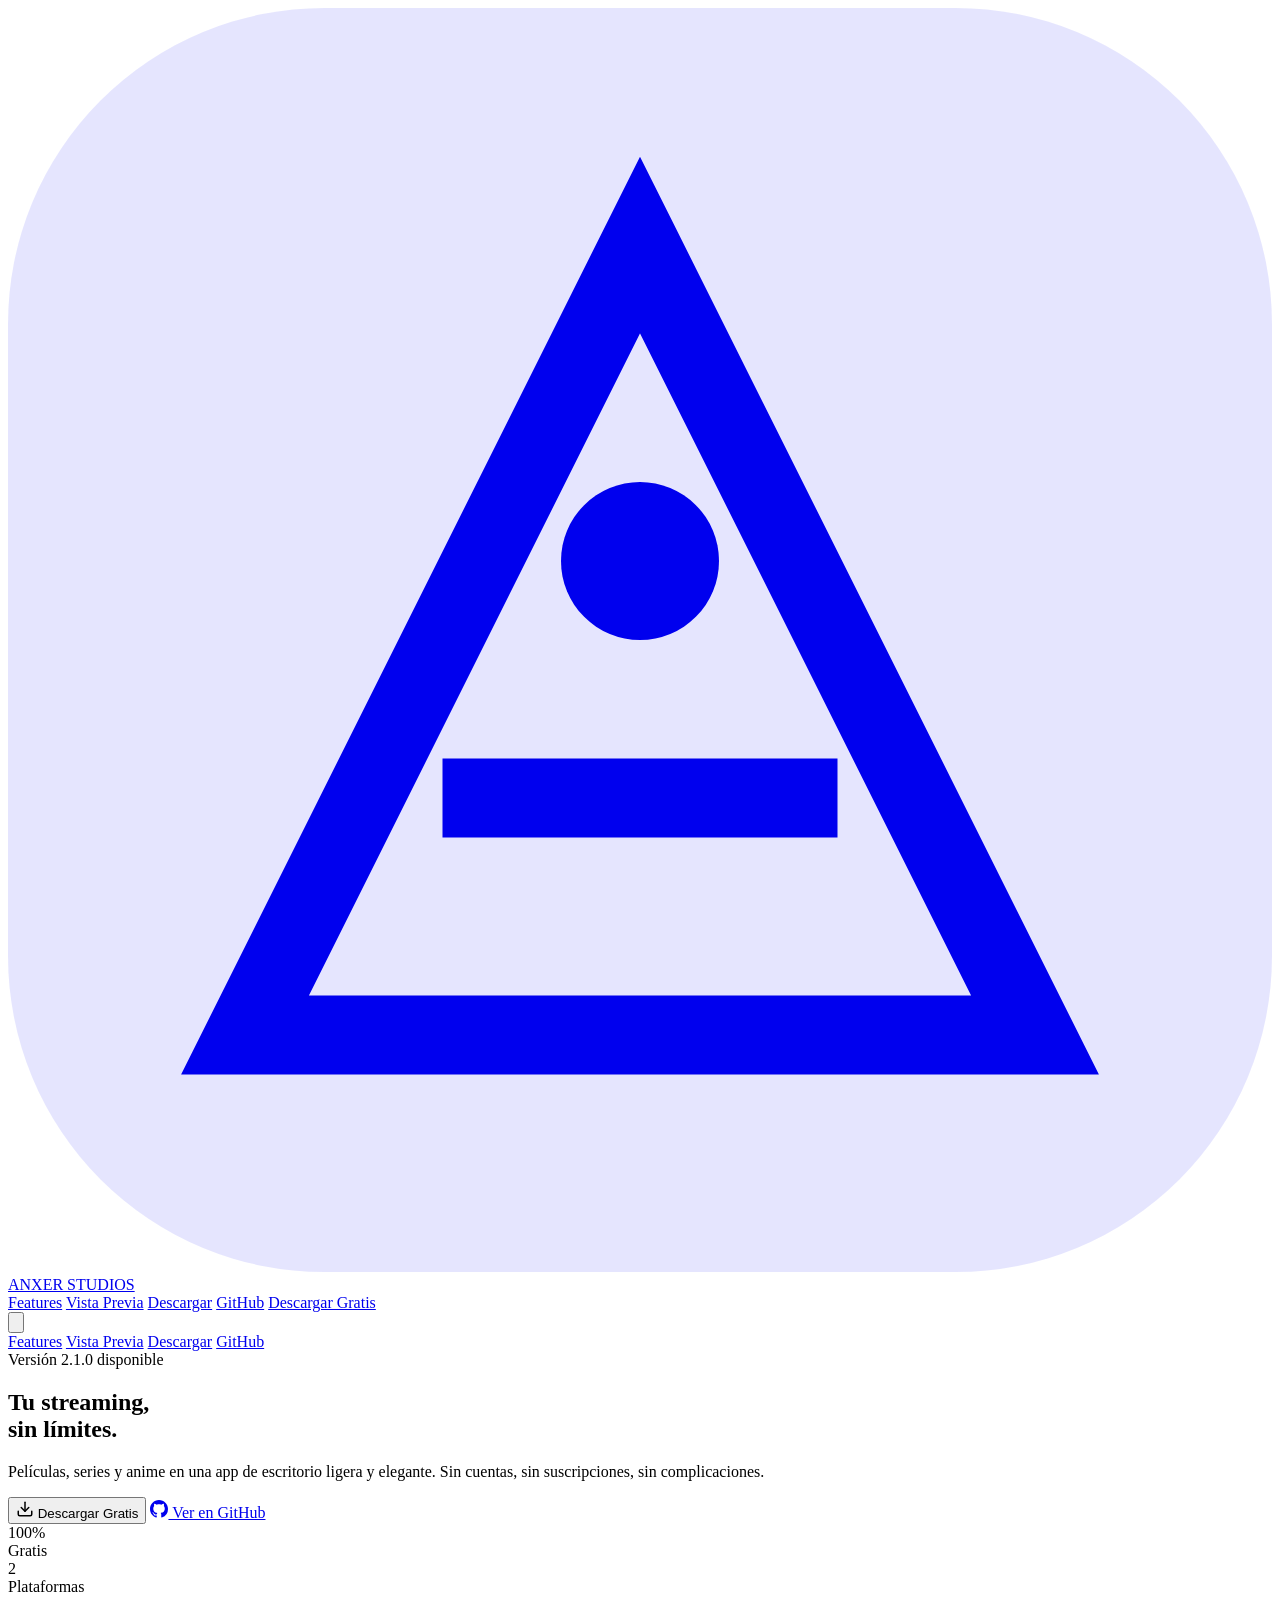
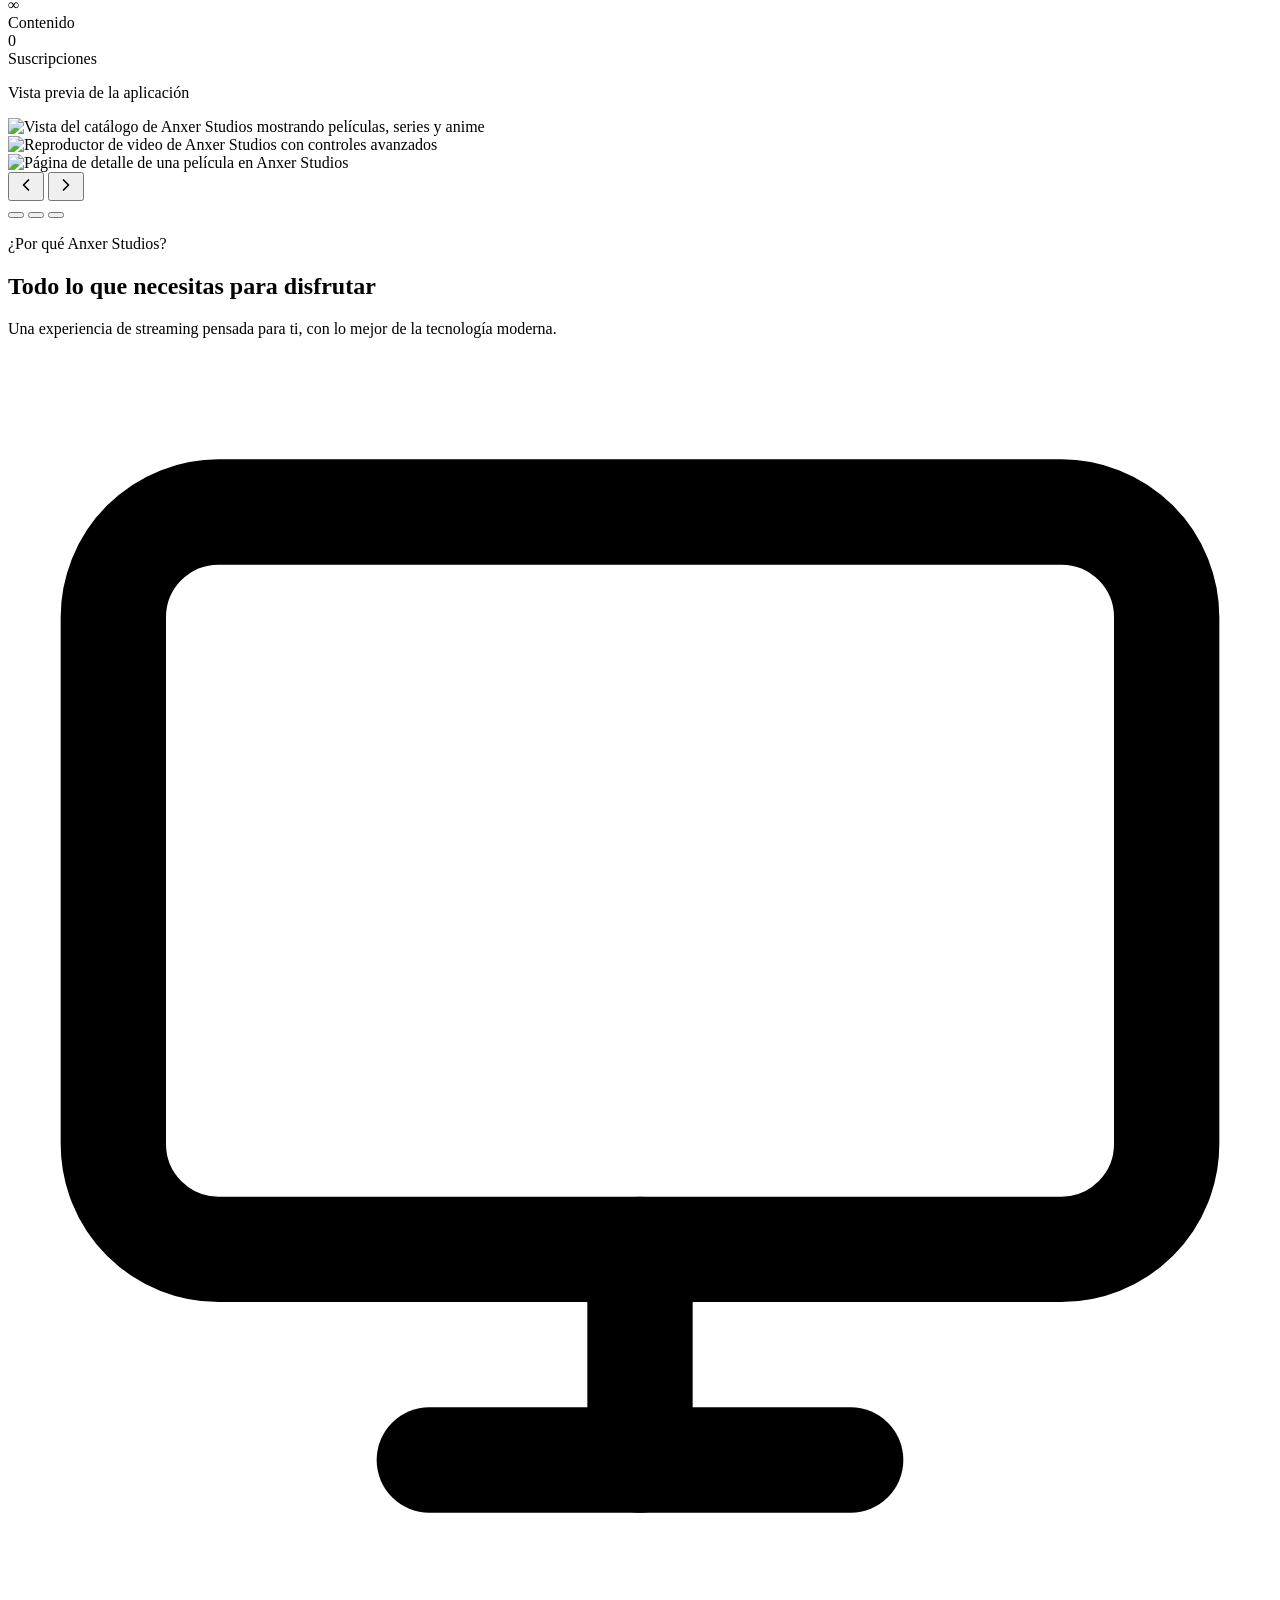
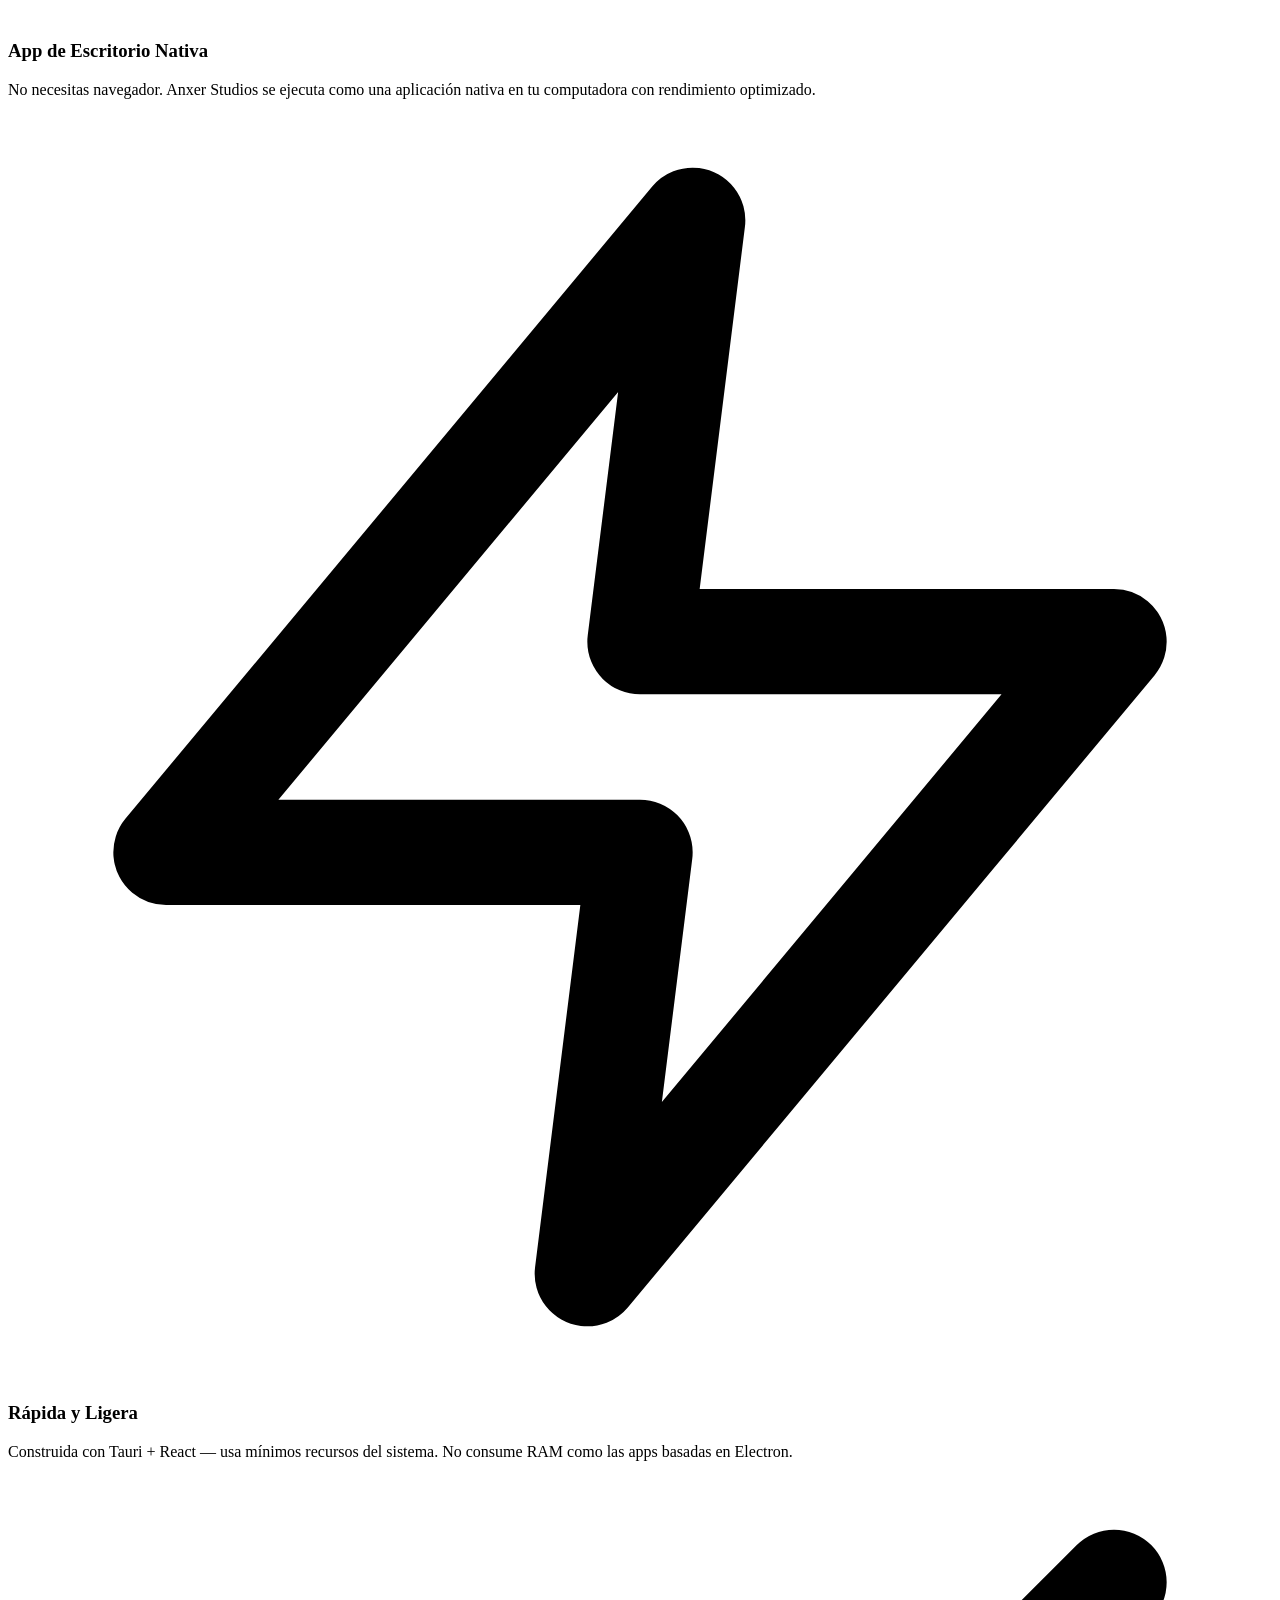
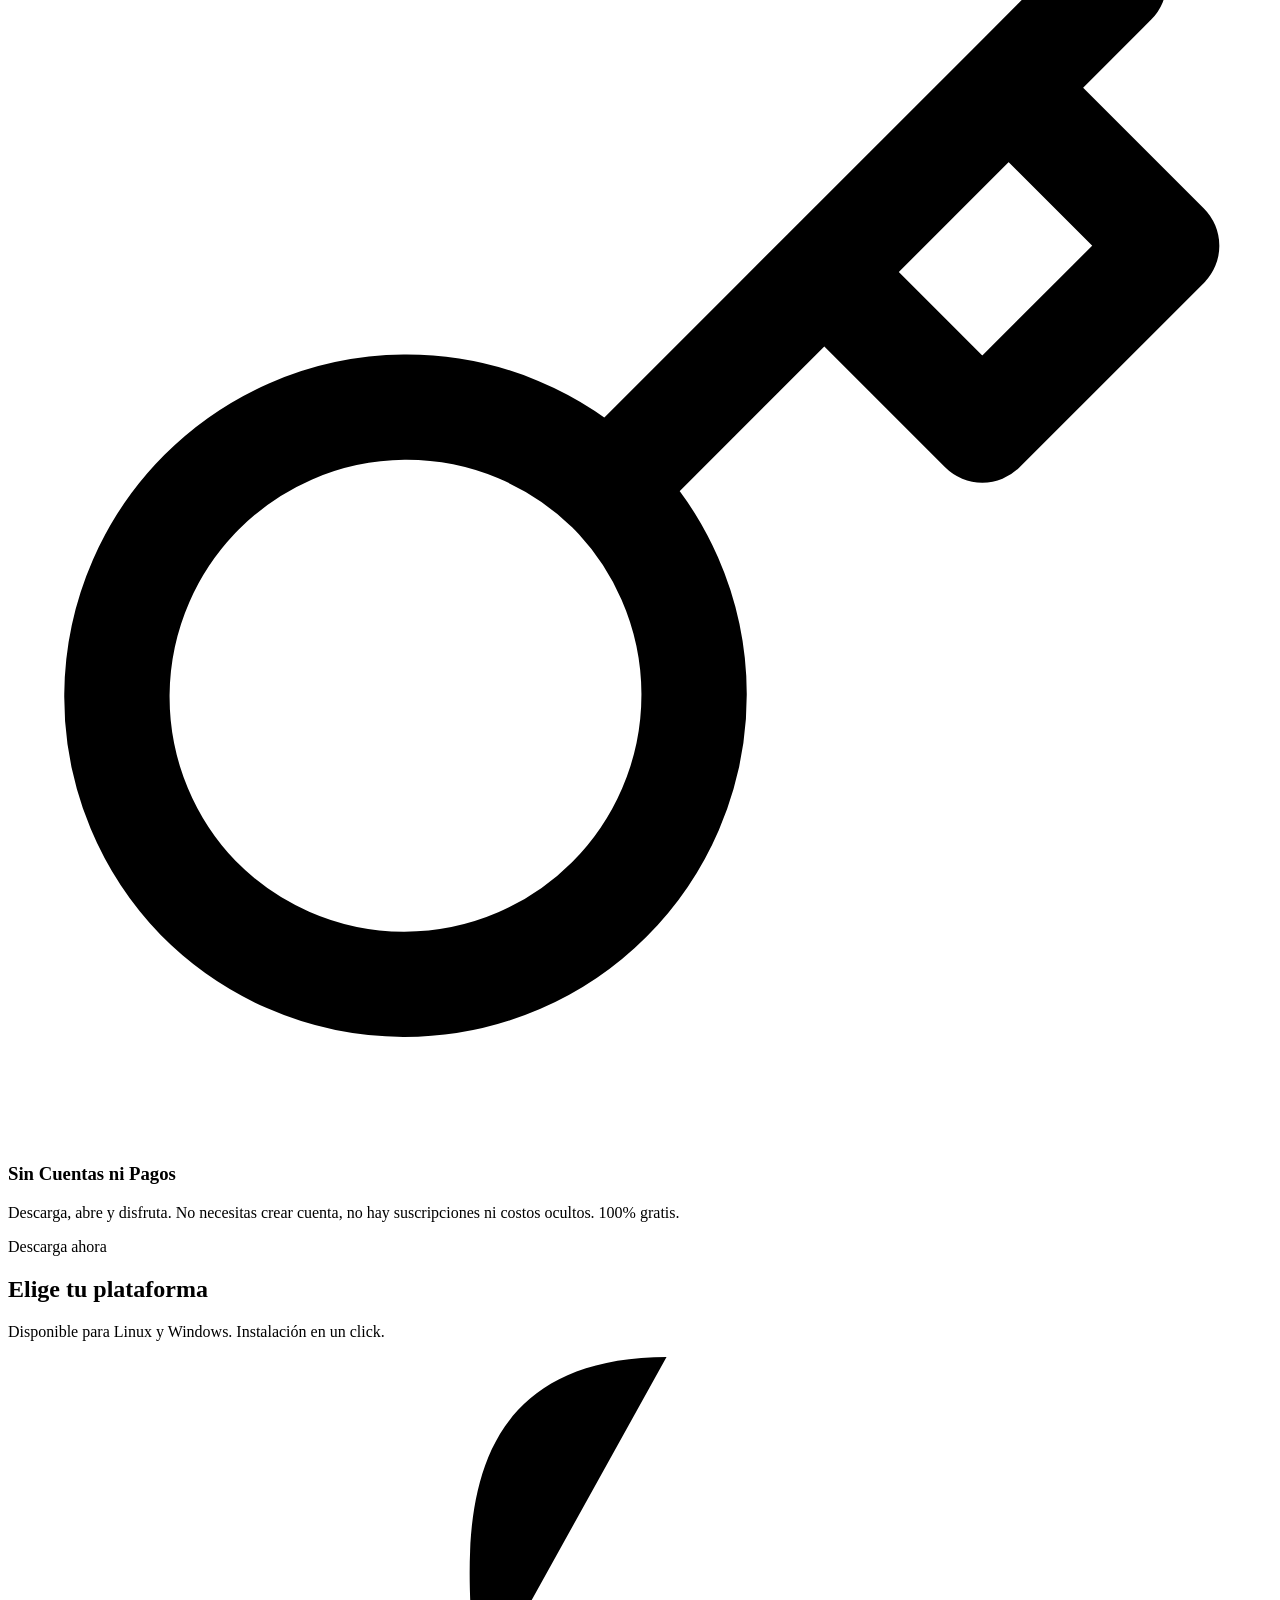
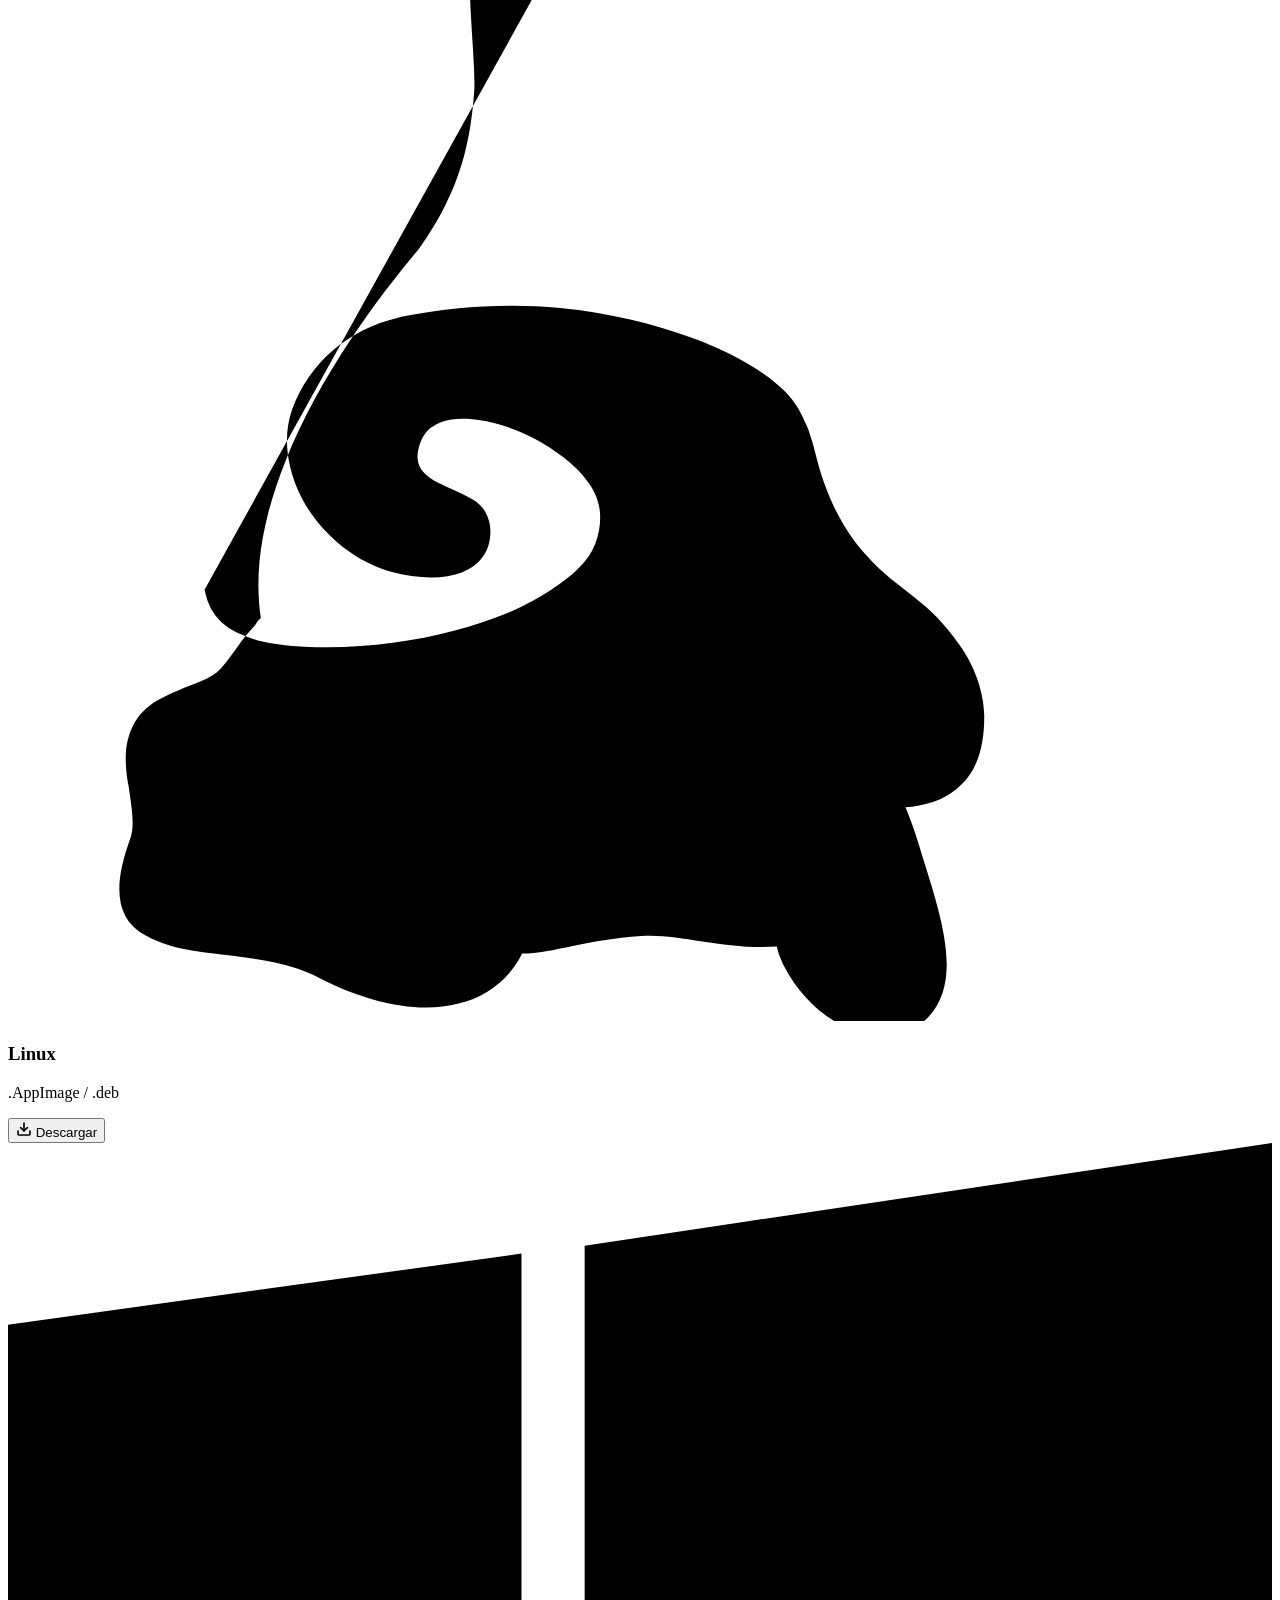
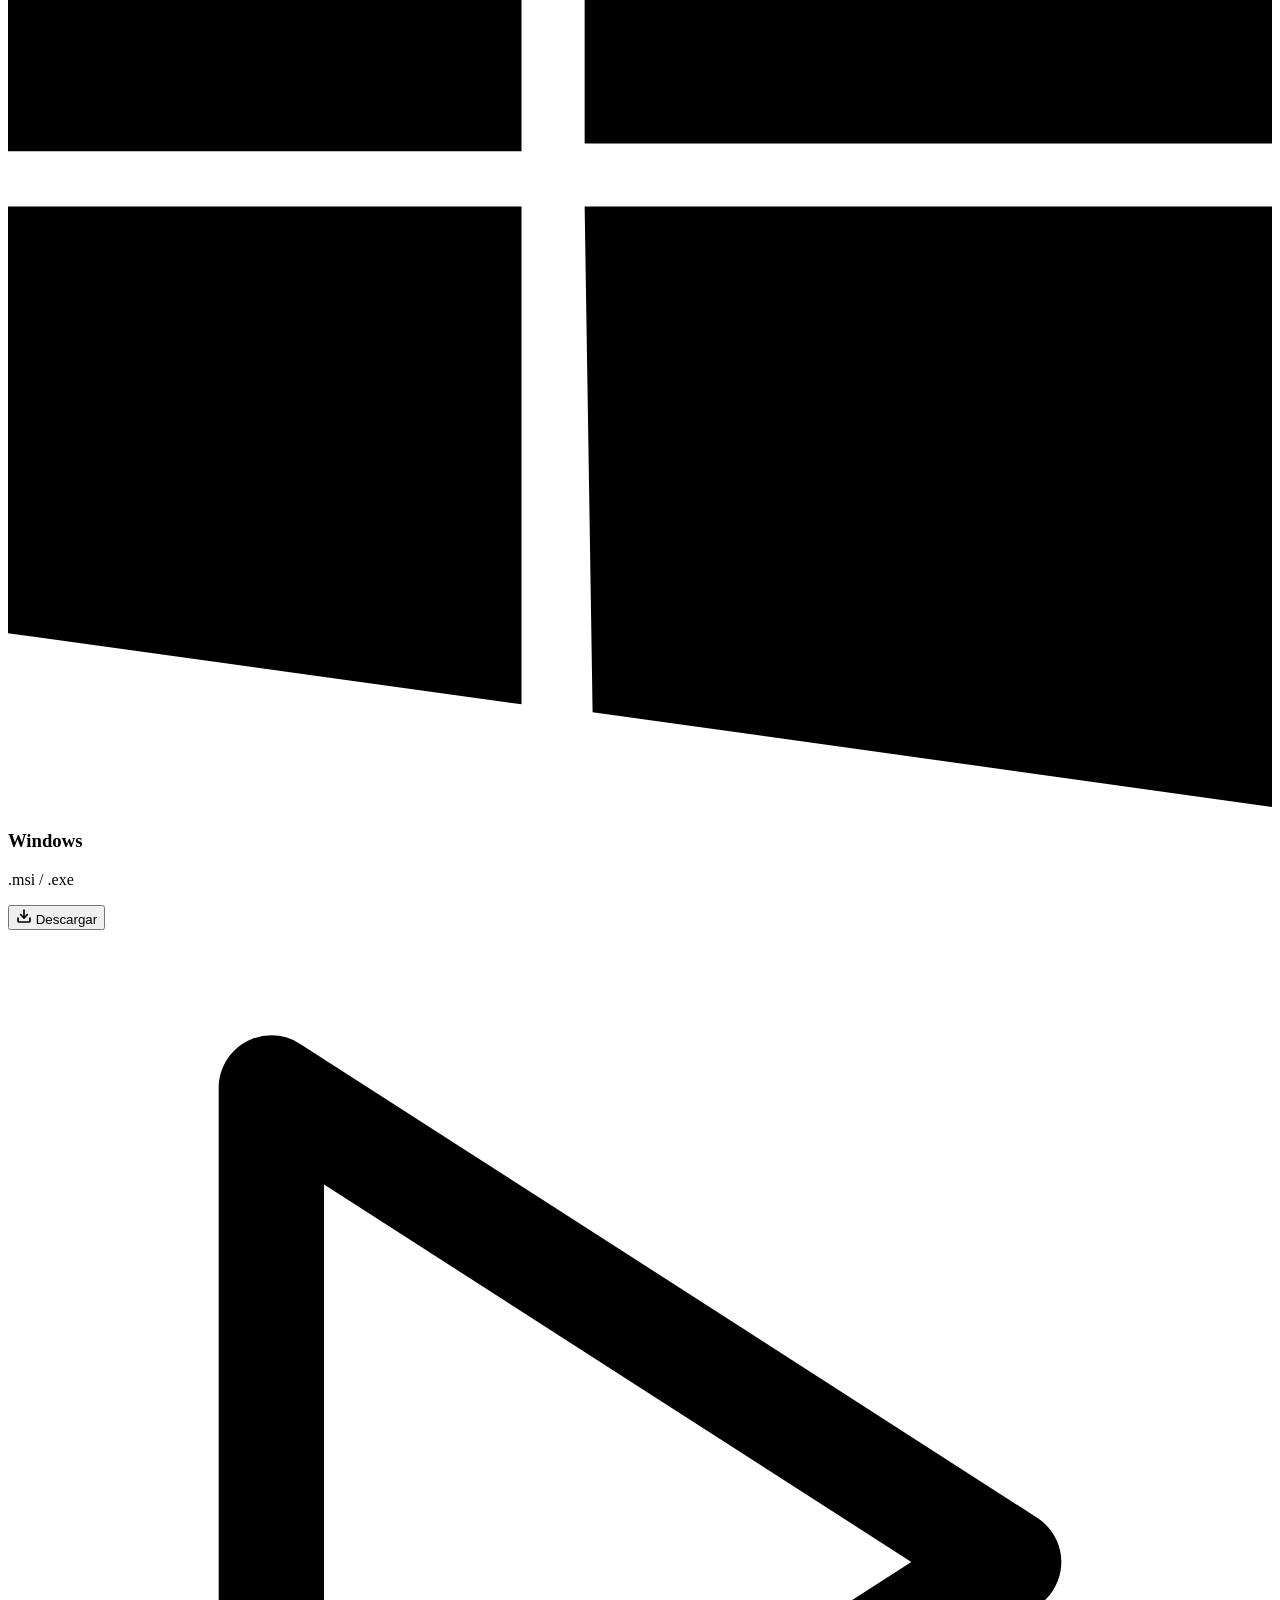
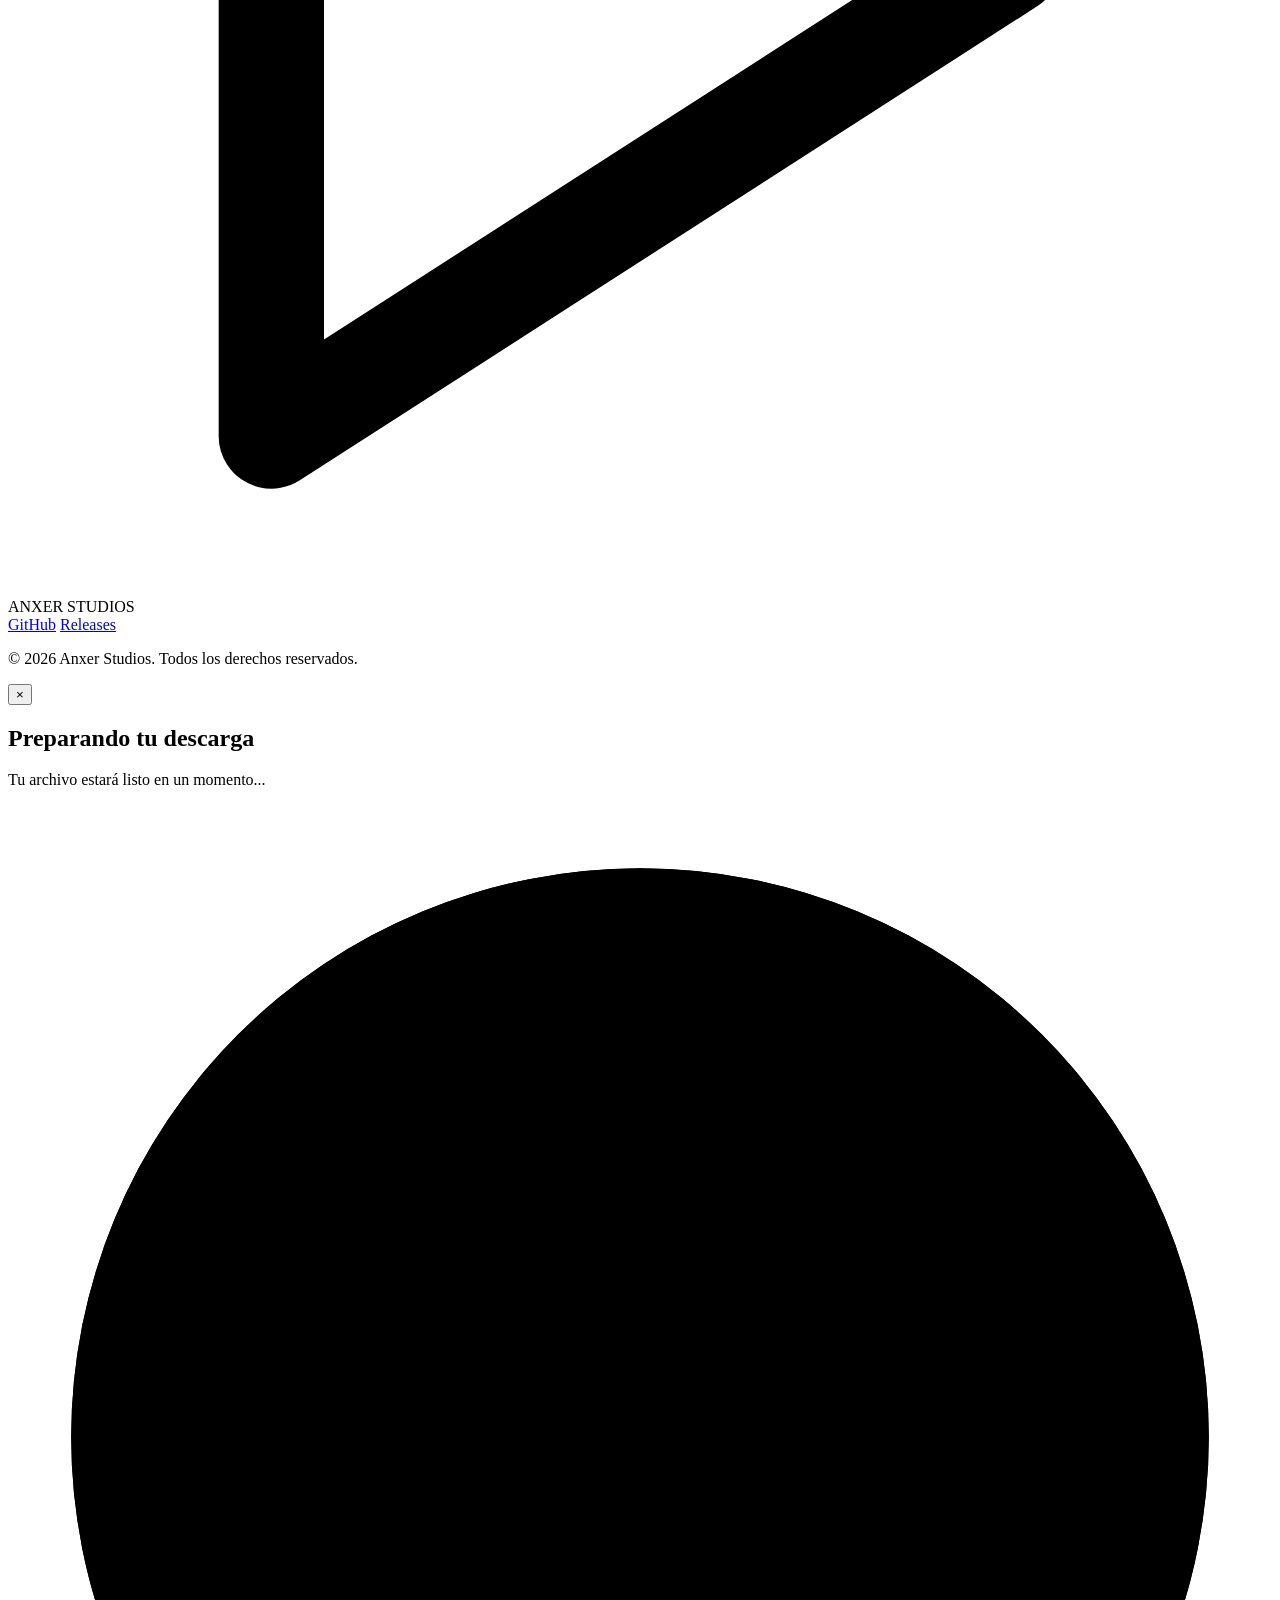
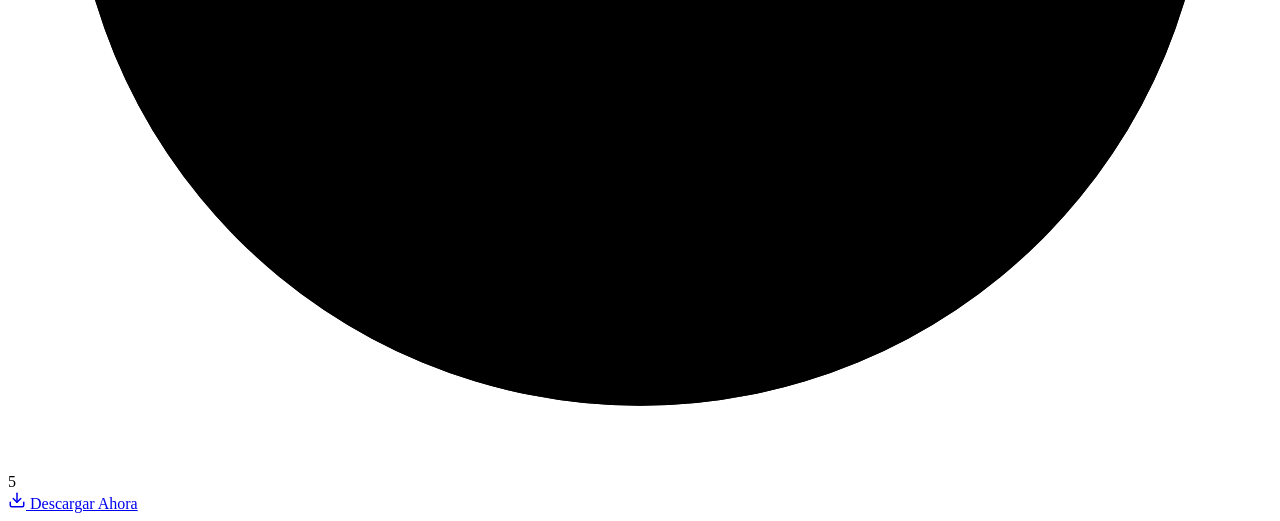
==== index.html @ cb0fb513 "feat: implement adaptive side banners and smart episode navigation in version 2.1.0" ====
<!DOCTYPE html>
<html lang="es">
<head>
  <meta charset="UTF-8" />
  <meta name="viewport" content="width=device-width, initial-scale=1.0" />
  <title>Anxer Studios — Streaming Desktop App | Descarga Gratis</title>
  <meta name="description" content="Descarga Anxer Studios, tu aplicación de escritorio para streaming de películas, series y anime. Disponible para Linux y Windows." />
  <meta name="keywords" content="anxer studios, streaming, desktop app, películas, series, anime, linux, windows, descarga gratis" />
  <meta name="author" content="@ZLostTK" />
  <meta name="robots" content="index, follow" />
  
  <!-- Open Graph -->
  <meta property="og:title" content="Anxer Studios — Streaming Desktop App" />
  <meta property="og:description" content="Tu aplicación de escritorio para streaming. Películas, series y anime en un solo lugar." />
  <meta property="og:type" content="website" />
  <meta property="og:image" content="assets/screenshot-catalog.png" />
  
  <!-- Favicon -->
  <link rel="icon" type="image/png" href="assets/favicon.png" />
  
  <!-- Styles -->
  <link rel="stylesheet" href="css/landing.css" />
</head>
<body>
  <!-- Background effects -->
  <div class="bg-grid" aria-hidden="true"></div>
  <div class="bg-gradient-orb bg-gradient-orb--cyan" aria-hidden="true"></div>
  <div class="bg-gradient-orb bg-gradient-orb--magenta" aria-hidden="true"></div>

  <div class="page-wrapper">
    <!-- ═══ Header ═══════════════════════════════════════════ -->
    <header class="site-header" id="header">
      <div class="container">
        <div class="header-inner">
          <a href="#" class="header-logo" aria-label="Anxer Studios">
            <!-- Inline SVG logo mark -->
            <svg viewBox="0 0 32 32" fill="none" xmlns="http://www.w3.org/2000/svg" aria-hidden="true">
              <rect width="32" height="32" rx="8" fill="currentColor" opacity="0.1"/>
              <path d="M16 6L26 26H6L16 6Z" stroke="currentColor" stroke-width="2" fill="none"/>
              <path d="M11 20H21" stroke="currentColor" stroke-width="2"/>
              <circle cx="16" cy="14" r="2" fill="currentColor"/>
            </svg>
            <span class="header-logo-text">ANXER STUDIOS</span>
          </a>

          <nav class="header-nav" id="desktop-nav">
            <a href="#features">Features</a>
            <a href="#screenshots">Vista Previa</a>
            <a href="#download">Descargar</a>
            <a href="https://github.com/ZLostTK/AnxerStudios" target="_blank" rel="noopener noreferrer">GitHub</a>
            <a href="#download" class="header-cta" data-download>Descargar Gratis</a>
          </nav>

          <button class="mobile-menu-btn" aria-label="Menú" aria-expanded="false">
            <svg viewBox="0 0 24 24" fill="none" stroke="currentColor" stroke-width="2" stroke-linecap="round">
              <line x1="3" y1="6" x2="21" y2="6"/>
              <line x1="3" y1="12" x2="21" y2="12"/>
              <line x1="3" y1="18" x2="21" y2="18"/>
            </svg>
          </button>
        </div>
      </div>
    </header>

    <!-- Mobile Nav -->
    <nav class="mobile-nav" id="mobile-nav" aria-label="Navegación móvil">
      <a href="#features">Features</a>
      <a href="#screenshots">Vista Previa</a>
      <a href="#download">Descargar</a>
      <a href="https://github.com/ZLostTK/AnxerStudios" target="_blank" rel="noopener noreferrer">GitHub</a>
    </nav>

    <!-- ═══ Main Content with Ad Sidebars ════════════════════ -->
    <div class="layout-with-sidebars">
      <!-- Left Ad Sidebar -->
      <aside class="ad-sidebar" id="ad-sidebar-left" aria-label="Publicidad lateral izquierda"></aside>

      <!-- Main Content -->
      <div class="main-content">
        <!-- ═══ Hero ═════════════════════════════════════════ -->
        <section class="hero" id="hero">
          <div class="container">
            <span class="hero-tag">
              <span class="dot" aria-hidden="true"></span>
              Versión 2.1.0 disponible
            </span>

            <h1 class="hero-title">
              Tu streaming,<br/>
              <span class="gradient-text">sin límites.</span>
            </h1>

            <p class="hero-subtitle">
              Películas, series y anime en una app de escritorio ligera y elegante. 
              Sin cuentas, sin suscripciones, sin complicaciones.
            </p>

            <div class="hero-actions">
              <button class="btn btn-primary" data-download aria-label="Descargar Anxer Studios gratis">
                <svg width="18" height="18" viewBox="0 0 24 24" fill="none" stroke="currentColor" stroke-width="2" stroke-linecap="round" stroke-linejoin="round">
                  <path d="M21 15v4a2 2 0 01-2 2H5a2 2 0 01-2-2v-4"/>
                  <polyline points="7 10 12 15 17 10"/>
                  <line x1="12" y1="15" x2="12" y2="3"/>
                </svg>
                Descargar Gratis
              </button>
              <a href="https://github.com/ZLostTK/AnxerStudios" target="_blank" rel="noopener noreferrer" class="btn btn-outline">
                <svg width="18" height="18" viewBox="0 0 24 24" fill="currentColor">
                  <path d="M12 0C5.37 0 0 5.37 0 12c0 5.31 3.435 9.795 8.205 11.385.6.105.825-.255.825-.57 0-.285-.015-1.23-.015-2.235-3.015.555-3.795-.735-4.035-1.41-.135-.345-.72-1.41-1.23-1.695-.42-.225-1.02-.78-.015-.795.945-.015 1.62.87 1.845 1.23 1.08 1.815 2.805 1.305 3.495.99.105-.78.42-1.305.765-1.605-2.67-.3-5.46-1.335-5.46-5.925 0-1.305.465-2.385 1.23-3.225-.12-.3-.54-1.53.12-3.18 0 0 1.005-.315 3.3 1.23.96-.27 1.98-.405 3-.405s2.04.135 3 .405c2.295-1.56 3.3-1.23 3.3-1.23.66 1.65.24 2.88.12 3.18.765.84 1.23 1.905 1.23 3.225 0 4.605-2.805 5.625-5.475 5.925.435.375.81 1.095.81 2.22 0 1.605-.015 2.895-.015 3.3 0 .315.225.69.825.57A12.02 12.02 0 0024 12c0-6.63-5.37-12-12-12z"/>
                </svg>
                Ver en GitHub
              </a>
            </div>
          </div>
        </section>

        <!-- ═══ Stats ════════════════════════════════════════ -->
        <section class="stats" aria-label="Estadísticas">
          <div class="container">
            <div class="stats-grid">
              <div class="stat-item">
                <div class="stat-value">100%</div>
                <div class="stat-label">Gratis</div>
              </div>
              <div class="stat-item">
                <div class="stat-value">2</div>
                <div class="stat-label">Plataformas</div>
              </div>
              <div class="stat-item">
                <div class="stat-value">∞</div>
                <div class="stat-label">Contenido</div>
              </div>
              <div class="stat-item">
                <div class="stat-value">0</div>
                <div class="stat-label">Suscripciones</div>
              </div>
            </div>
          </div>
        </section>

        <div class="separator" aria-hidden="true"></div>

        <!-- ═══ Screenshots ══════════════════════════════════ -->
        <section class="screenshots" id="screenshots">
          <div class="container">
            <p class="screenshots-title">Vista previa de la aplicación</p>
            <div class="carousel" role="region" aria-label="Capturas de pantalla" aria-roledescription="carrusel">
              <div class="carousel-track">
                <div class="carousel-slide" role="tabpanel" aria-label="Catálogo de contenido">
                  <img src="assets/screenshot-catalog.png" alt="Vista del catálogo de Anxer Studios mostrando películas, series y anime" width="1200" height="800" />
                </div>
                <div class="carousel-slide" role="tabpanel" aria-label="Reproductor de video">
                  <img src="assets/screenshot-player.png" alt="Reproductor de video de Anxer Studios con controles avanzados" width="1200" height="800" />
                </div>
                <div class="carousel-slide" role="tabpanel" aria-label="Página de detalle">
                  <img src="assets/screenshot-detail.png" alt="Página de detalle de una película en Anxer Studios" width="1200" height="800" />
                </div>
              </div>

              <!-- Navigation arrows -->
              <button class="carousel-arrow carousel-arrow--prev" aria-label="Imagen anterior">
                <svg width="20" height="20" viewBox="0 0 24 24" fill="none" stroke="currentColor" stroke-width="2" stroke-linecap="round" stroke-linejoin="round">
                  <polyline points="15 18 9 12 15 6"/>
                </svg>
              </button>
              <button class="carousel-arrow carousel-arrow--next" aria-label="Imagen siguiente">
                <svg width="20" height="20" viewBox="0 0 24 24" fill="none" stroke="currentColor" stroke-width="2" stroke-linecap="round" stroke-linejoin="round">
                  <polyline points="9 18 15 12 9 6"/>
                </svg>
              </button>

              <!-- Dots -->
              <div class="carousel-controls" role="tablist" aria-label="Navegación de capturas">
                <button class="carousel-dot active" role="tab" aria-label="Captura 1" aria-selected="true"></button>
                <button class="carousel-dot" role="tab" aria-label="Captura 2" aria-selected="false"></button>
                <button class="carousel-dot" role="tab" aria-label="Captura 3" aria-selected="false"></button>
              </div>
            </div>
          </div>
        </section>

        <!-- ═══ Features ═════════════════════════════════════ -->
        <section class="features" id="features">
          <div class="container">
            <div class="section-header">
              <p class="section-tag">¿Por qué Anxer Studios?</p>
              <h2 class="section-title">Todo lo que necesitas para disfrutar</h2>
              <p class="section-subtitle">Una experiencia de streaming pensada para ti, con lo mejor de la tecnología moderna.</p>
            </div>

            <div class="features-grid">
              <!-- Feature 1 -->
              <div class="feature-card">
                <div class="feature-icon">
                  <svg viewBox="0 0 24 24" fill="none" stroke="currentColor" stroke-width="2" stroke-linecap="round" stroke-linejoin="round">
                    <rect x="2" y="3" width="20" height="14" rx="2" ry="2"/>
                    <line x1="8" y1="21" x2="16" y2="21"/>
                    <line x1="12" y1="17" x2="12" y2="21"/>
                  </svg>
                </div>
                <h3 class="feature-title">App de Escritorio Nativa</h3>
                <p class="feature-desc">
                  No necesitas navegador. Anxer Studios se ejecuta como una aplicación 
                  nativa en tu computadora con rendimiento optimizado.
                </p>
              </div>

              <!-- Feature 2 -->
              <div class="feature-card">
                <div class="feature-icon">
                  <svg viewBox="0 0 24 24" fill="none" stroke="currentColor" stroke-width="2" stroke-linecap="round" stroke-linejoin="round">
                    <polygon points="13 2 3 14 12 14 11 22 21 10 12 10 13 2"/>
                  </svg>
                </div>
                <h3 class="feature-title">Rápida y Ligera</h3>
                <p class="feature-desc">
                  Construida con Tauri + React — usa mínimos recursos del sistema. 
                  No consume RAM como las apps basadas en Electron.
                </p>
              </div>

              <!-- Feature 3 -->
              <div class="feature-card">
                <div class="feature-icon">
                  <svg viewBox="0 0 24 24" fill="none" stroke="currentColor" stroke-width="2" stroke-linecap="round" stroke-linejoin="round">
                    <path d="M21 2l-2 2m-7.61 7.61a5.5 5.5 0 11-7.778 7.778 5.5 5.5 0 017.777-7.777zm0 0L15.5 7.5m0 0l3 3L22 7l-3-3m-3.5 3.5L19 4"/>
                  </svg>
                </div>
                <h3 class="feature-title">Sin Cuentas ni Pagos</h3>
                <p class="feature-desc">
                  Descarga, abre y disfruta. No necesitas crear cuenta, 
                  no hay suscripciones ni costos ocultos. 100% gratis.
                </p>
              </div>
            </div>
          </div>
        </section>

        <div class="separator" aria-hidden="true"></div>

        <!-- ═══ Download ═════════════════════════════════════ -->
        <section class="download" id="download">
          <div class="container">
            <div class="download-wrapper">
              <div class="section-header">
                <p class="section-tag">Descarga ahora</p>
                <h2 class="section-title">Elige tu plataforma</h2>
                <p class="section-subtitle">Disponible para Linux y Windows. Instalación en un click.</p>
              </div>

              <div class="download-grid">
                <!-- Linux -->
                <div class="download-card">
                  <div class="download-os-icon">
                    <svg viewBox="0 0 24 24" fill="currentColor">
                      <path d="M12.504 0c-.155 0-.315.008-.48.021-4.226.333-3.105 4.807-3.17 6.298-.076 1.092-.3 1.953-1.05 3.02-.885 1.051-2.127 2.75-2.716 4.521-.278.832-.41 1.684-.287 2.489a.424.424 0 00-.11.135c-.26.268-.45.6-.663.839-.199.199-.485.267-.797.4-.313.136-.658.269-.864.68-.09.189-.136.394-.132.602 0 .199.027.4.055.536.058.399.116.728.04.97-.249.68-.28 1.145-.106 1.484.174.334.535.47.94.601.81.2 1.91.135 2.774.6.926.466 1.866.67 2.616.47.526-.116.97-.464 1.208-.946.587-.003 1.23-.269 2.26-.334.699-.058 1.574.267 2.577.2.025.134.063.198.114.333l.003.003c.391.778 1.113 1.345 1.884 1.345.338 0 .666-.108.898-.366.669-.753.154-2.06-.197-3.228-.084-.278-.175-.53-.26-.73.349-.032.68-.117.96-.34.349-.268.535-.716.535-1.369 0-.534-.233-1.065-.5-1.417-.277-.397-.555-.654-.835-.87a18.412 18.412 0 01-.372-.29c-.18-.147-.373-.32-.571-.545-.323-.368-.676-.932-.893-1.756a5.435 5.435 0 00-.173-.6c-.094-.214-.16-.339-.193-.396-.266-.473-1.068-.995-2.017-1.333-.717-.255-1.557-.476-2.5-.564-.946-.09-1.96-.04-3.014.166l-.062.019c-.47.112-.886.32-1.235.617-.347.296-.614.679-.775 1.12-.253.71.01 1.533.43 2.075.417.541.945.87 1.447 1.01.506.135.993.149 1.357.008.35-.142.53-.412.53-.775a.76.76 0 00-.105-.38c-.057-.1-.144-.174-.24-.229a2.57 2.57 0 00-.34-.172 5.416 5.416 0 01-.298-.136c-.328-.164-.463-.363-.375-.678.038-.148.112-.276.213-.361a.863.863 0 01.377-.161c.274-.05.617-.01.99.102.37.113.778.303 1.17.615l.003.003c.22.168.388.347.508.533.117.188.181.385.181.592 0 .177-.029.34-.092.503-.06.161-.16.307-.296.445-.13.138-.312.278-.534.427a5.27 5.27 0 01-.78.422c-.32.133-.666.25-1.039.351-.373.102-.772.182-1.198.239a9.14 9.14 0 01-1.338.084h-.096c-.22-.003-.425-.014-.613-.036a3.737 3.737 0 01-.514-.092 2.32 2.32 0 01-.41-.154 1.19 1.19 0 01-.277-.185 1.09 1.09 0 01-.312-.566l-.013-.059"/>
                    </svg>
                  </div>
                  <h3 class="download-os-name">Linux</h3>
                  <p class="download-formats">.AppImage / .deb</p>
                  <button class="btn btn-primary" data-download aria-label="Descargar Anxer Studios para Linux">
                    <svg width="16" height="16" viewBox="0 0 24 24" fill="none" stroke="currentColor" stroke-width="2.5" stroke-linecap="round" stroke-linejoin="round">
                      <path d="M21 15v4a2 2 0 01-2 2H5a2 2 0 01-2-2v-4"/>
                      <polyline points="7 10 12 15 17 10"/>
                      <line x1="12" y1="15" x2="12" y2="3"/>
                    </svg>
                    Descargar
                  </button>
                </div>

                <!-- Windows -->
                <div class="download-card">
                  <div class="download-os-icon">
                    <svg viewBox="0 0 24 24" fill="currentColor">
                      <path d="M0 3.449L9.75 2.1v9.451H0m10.949-9.602L24 0v11.4H10.949M0 12.6h9.75v9.451L0 20.699M10.949 12.6H24V24l-12.9-1.801"/>
                    </svg>
                  </div>
                  <h3 class="download-os-name">Windows</h3>
                  <p class="download-formats">.msi / .exe</p>
                  <button class="btn btn-primary" data-download aria-label="Descargar Anxer Studios para Windows">
                    <svg width="16" height="16" viewBox="0 0 24 24" fill="none" stroke="currentColor" stroke-width="2.5" stroke-linecap="round" stroke-linejoin="round">
                      <path d="M21 15v4a2 2 0 01-2 2H5a2 2 0 01-2-2v-4"/>
                      <polyline points="7 10 12 15 17 10"/>
                      <line x1="12" y1="15" x2="12" y2="3"/>
                    </svg>
                    Descargar
                  </button>
                </div>
              </div>
            </div>
          </div>
        </section>

        <!-- PropellerAds slot (placeholder — activate when you have account) -->
        <!-- <div class="container">
          <div class="ad-slot" id="propeller-banner">
            PropellerAds banner — replace this with your script tag
          </div>
        </div> -->
      </div>

      <!-- Right Ad Sidebar -->
      <aside class="ad-sidebar" id="ad-sidebar-right" aria-label="Publicidad lateral derecha"></aside>
    </div>

    <!-- ═══ Footer ═══════════════════════════════════════════ -->
    <footer class="site-footer">
      <div class="container">
        <div class="footer-inner">
          <div class="footer-brand">
            <svg viewBox="0 0 24 24" fill="none" stroke="currentColor" stroke-width="2" stroke-linecap="round" stroke-linejoin="round" aria-hidden="true">
              <polygon points="5 3 19 12 5 21 5 3"/>
            </svg>
            <span>ANXER STUDIOS</span>
          </div>
          <div class="footer-links">
            <a href="https://github.com/ZLostTK/AnxerStudios" target="_blank" rel="noopener noreferrer">GitHub</a>
            <a href="https://github.com/ZLostTK/AnxerStudios/releases" target="_blank" rel="noopener noreferrer">Releases</a>
          </div>
          <p class="footer-copy">© 2026 Anxer Studios. Todos los derechos reservados.</p>
        </div>
      </div>
    </footer>
  </div>

  <!-- ═══ Download Modal ═══════════════════════════════════ -->
  <div class="modal-overlay" id="download-modal" role="dialog" aria-modal="true" aria-labelledby="modal-title">
    <div class="modal-content">
      <button class="modal-close" aria-label="Cerrar">×</button>

      <h2 class="modal-title" id="modal-title">Preparando tu descarga</h2>
      <p class="modal-subtitle">Tu archivo estará listo en un momento...</p>

      <!-- Countdown circle -->
      <div class="countdown-circle" aria-live="polite">
        <svg viewBox="0 0 120 120">
          <circle class="countdown-track" cx="60" cy="60" r="54" />
          <circle class="countdown-progress" cx="60" cy="60" r="54" />
        </svg>
        <span class="countdown-number">5</span>
      </div>

      <!-- Progress bar -->
      <div class="modal-progress-bar" role="progressbar" aria-valuemin="0" aria-valuemax="100" aria-valuenow="0">
        <div class="modal-progress-fill"></div>
      </div>

      <!-- PropellerAds slot inside modal (placeholder) -->
      <!-- Uncomment when you have PropellerAds account:
      <div class="ad-slot" id="propeller-modal-ad">
        PropellerAds — insert your script here
      </div>
      -->

      <!-- Download button (appears after countdown) -->
      <div class="modal-download-btn">
        <a href="#" class="btn btn-primary" target="_blank" rel="noopener noreferrer">
          <svg width="18" height="18" viewBox="0 0 24 24" fill="none" stroke="currentColor" stroke-width="2" stroke-linecap="round" stroke-linejoin="round">
            <path d="M21 15v4a2 2 0 01-2 2H5a2 2 0 01-2-2v-4"/>
            <polyline points="7 10 12 15 17 10"/>
            <line x1="12" y1="15" x2="12" y2="3"/>
          </svg>
          Descargar Ahora
        </a>
      </div>
    </div>
  </div>

  <!-- Scripts -->
  <script src="js/landing.js"></script>

  <!-- PropellerAds global script (placeholder — uncomment with your ID)
  <script>(function(d,z,s){s.src='https://'+d+'/400/'+z;try{(document.body||document.documentElement).appendChild(s)}catch(e){}})('your-propeller-domain','YOUR_ZONE_ID',document.createElement('script'))</script>
  -->
</body>
</html>
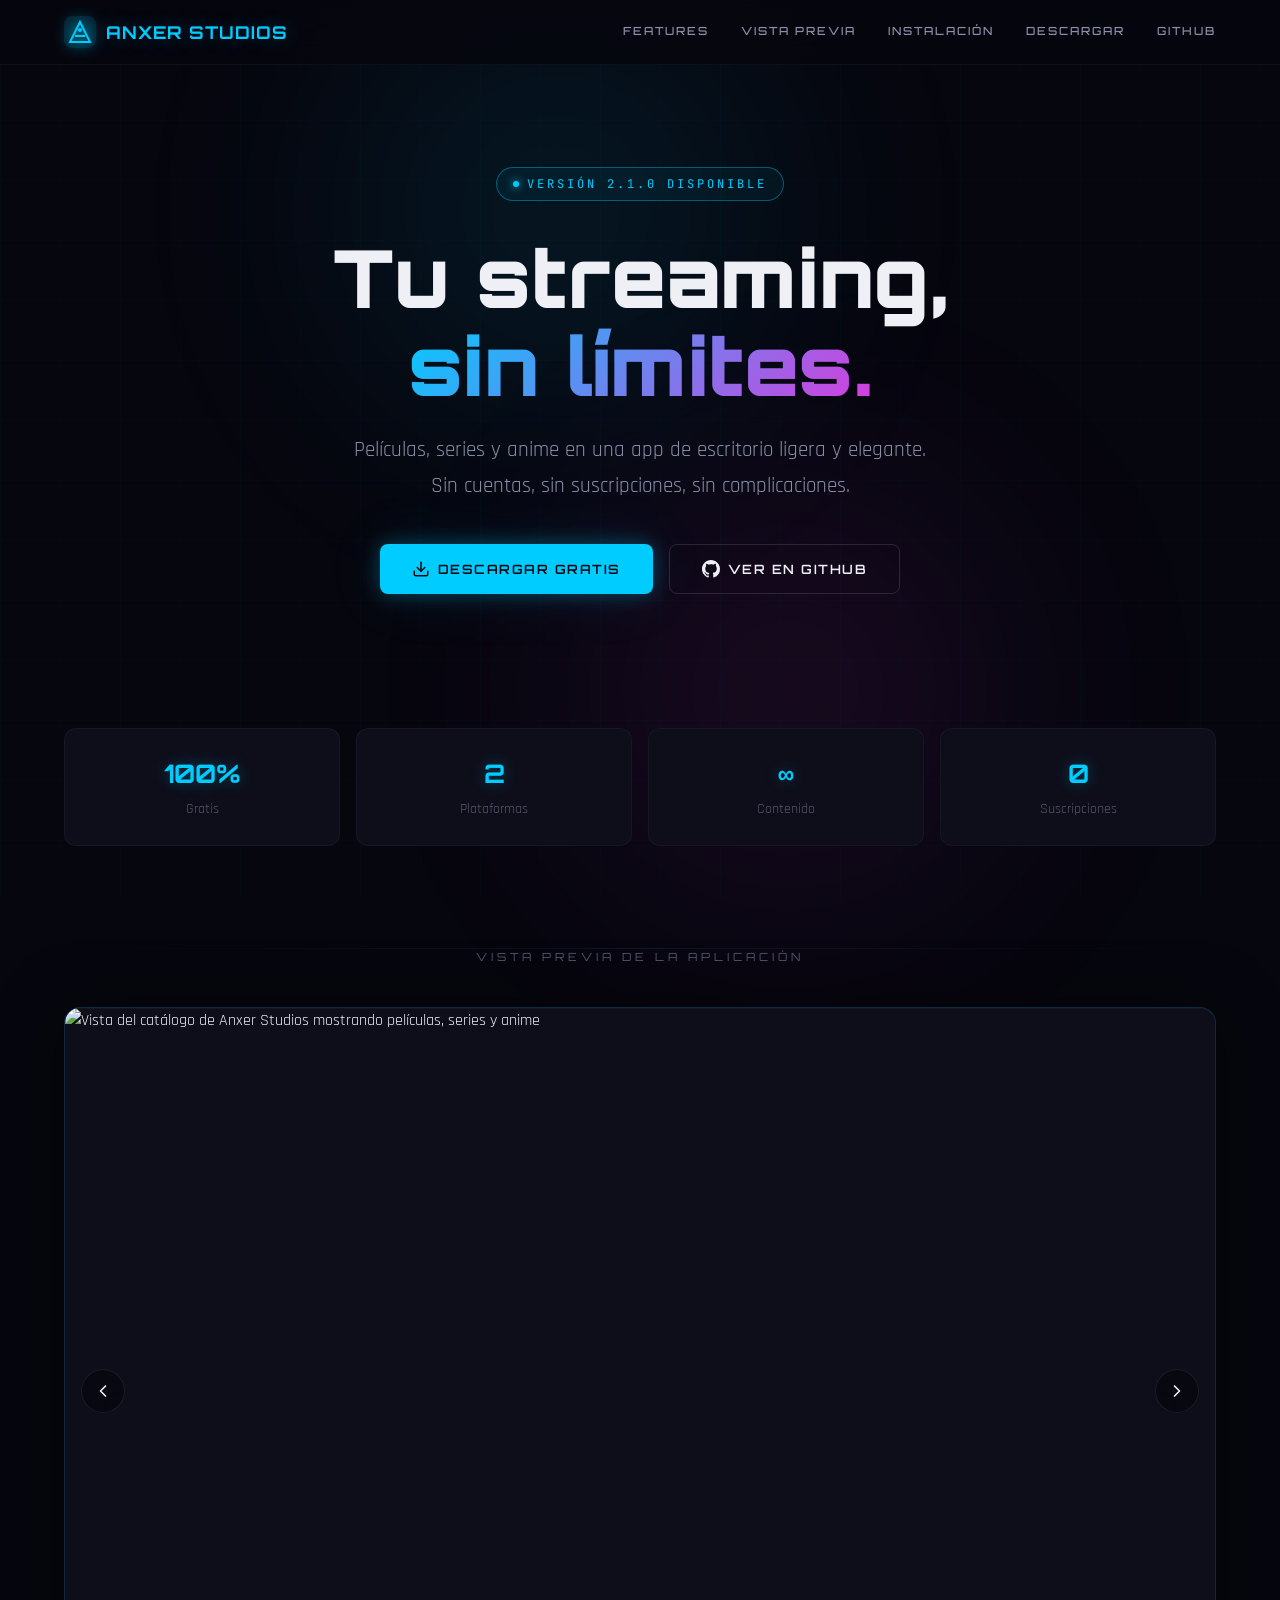
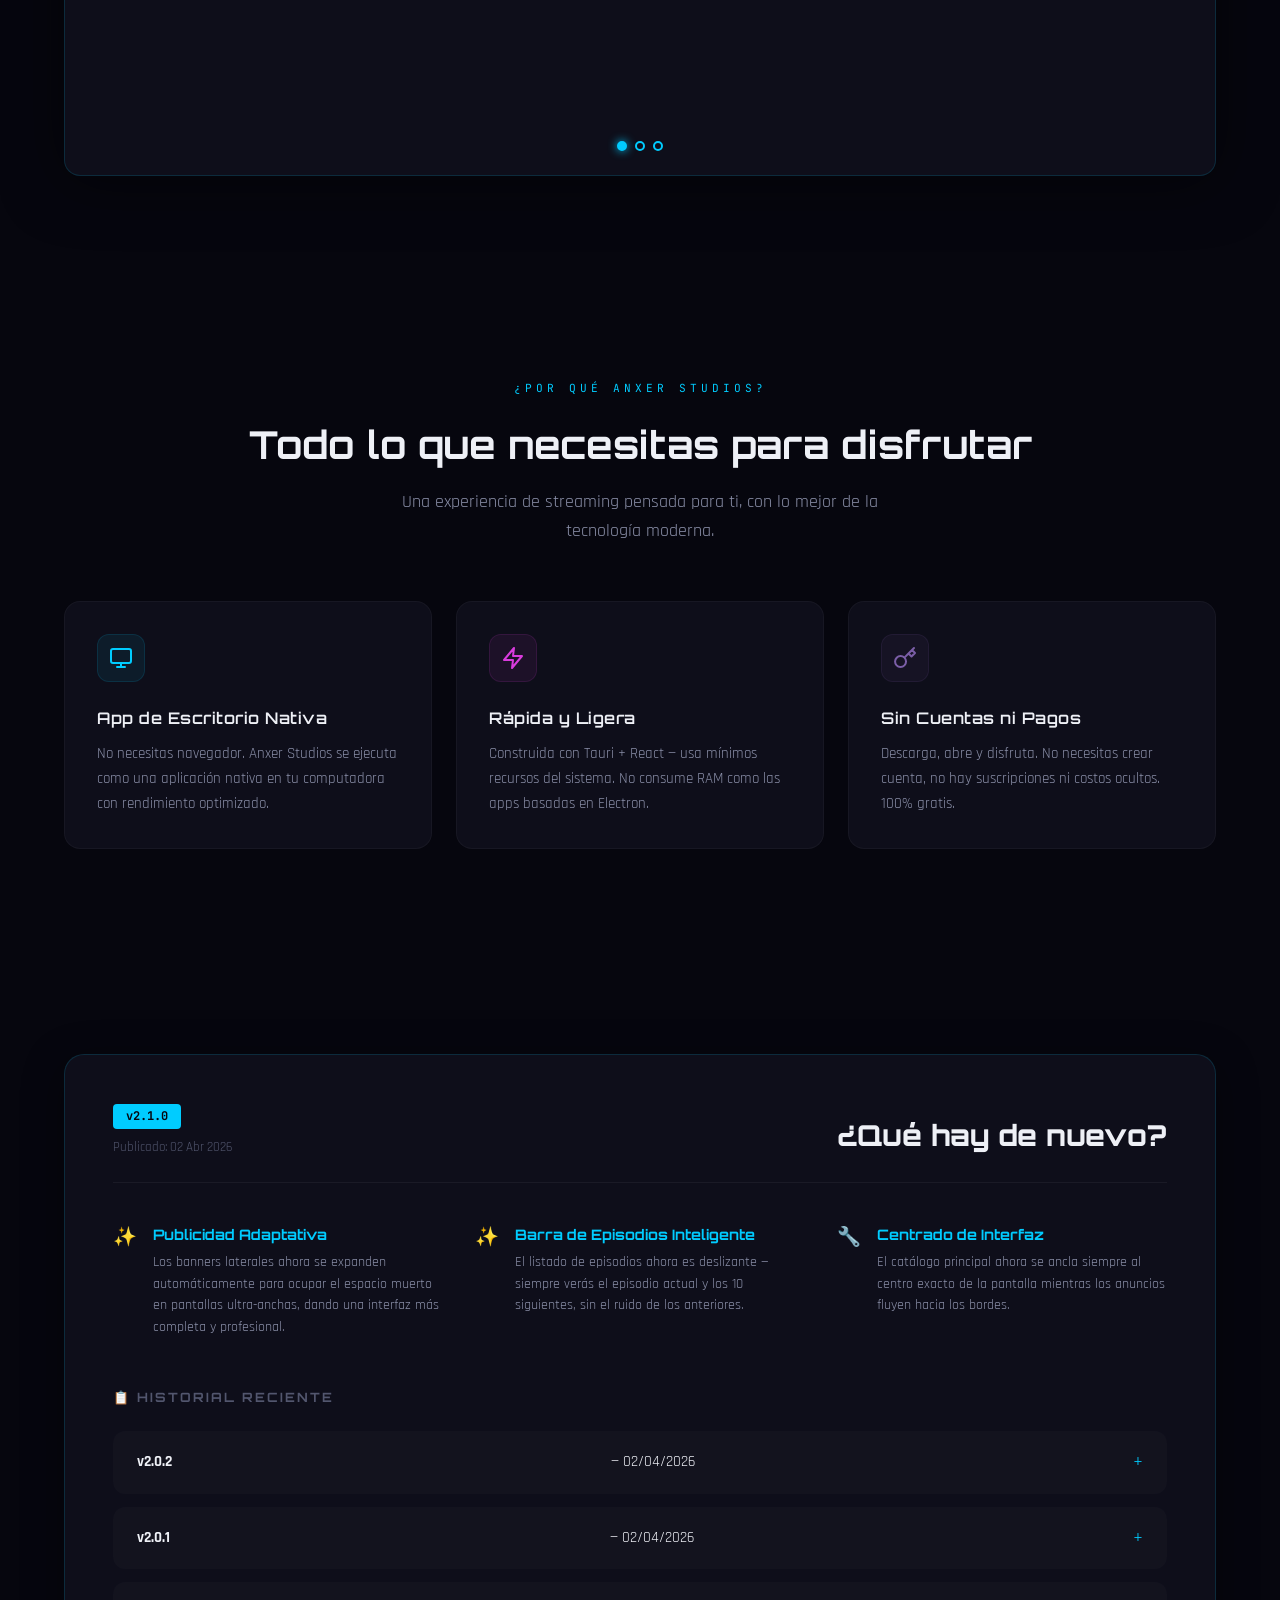
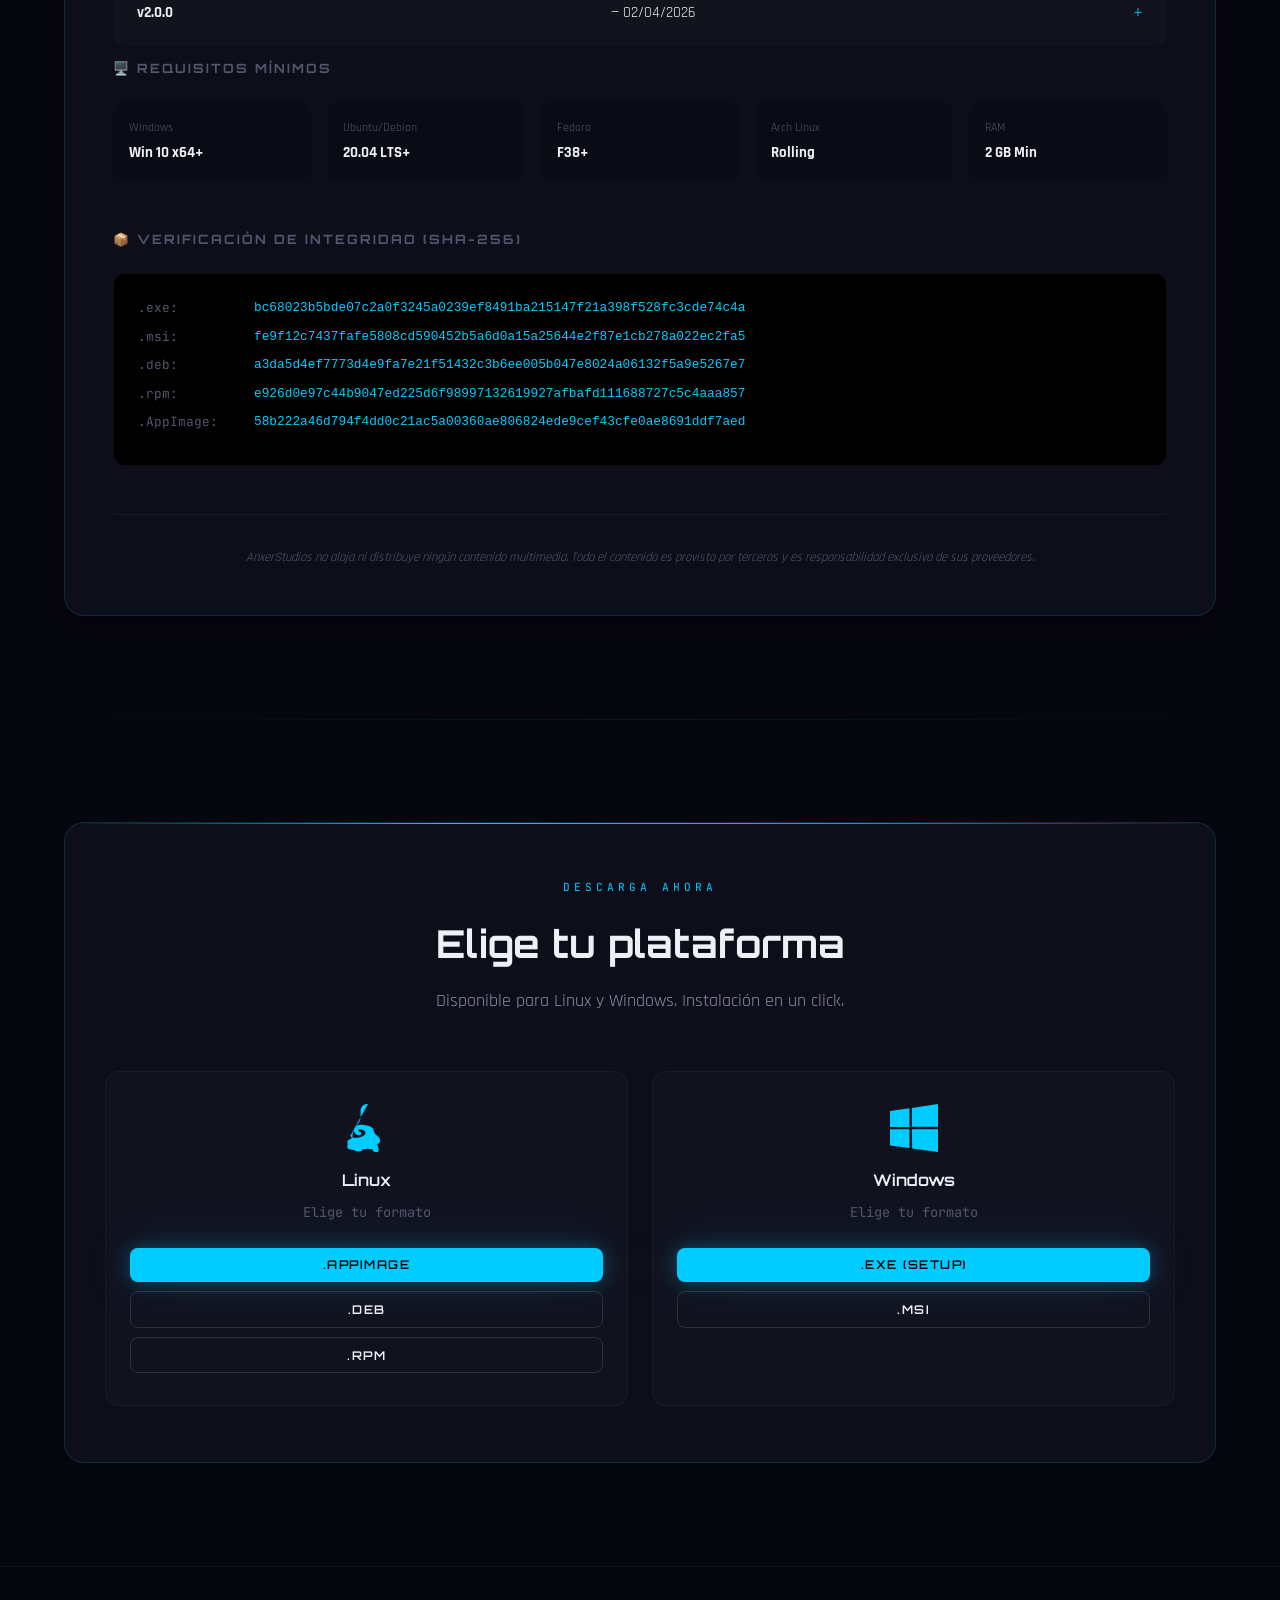
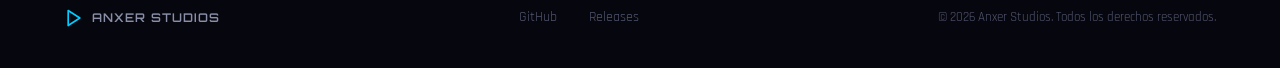
==== commit 3d925e08: "feat: add documentation page and integrate Linkvertise monetization" ====
--- a/index.html
+++ b/index.html
@@ -20,6 +20,9 @@
   
   <!-- Styles -->
   <link rel="stylesheet" href="css/landing.css" />
+  <!-- Linkvertise Monetization -->
+  <script src="https://publisher.linkvertise.com/cdn/linkvertise.js"></script>
+  <script>linkvertise(4749919, {whitelist: [""], blacklist: ["github.com"]});</script>
 </head>
 <body>
   <!-- Background effects -->
@@ -46,9 +49,9 @@
           <nav class="header-nav" id="desktop-nav">
             <a href="#features">Features</a>
             <a href="#screenshots">Vista Previa</a>
+            <a href="docs.html">Instalación</a>
             <a href="#download">Descargar</a>
             <a href="https://github.com/ZLostTK/AnxerStudios" target="_blank" rel="noopener noreferrer">GitHub</a>
-            <a href="#download" class="header-cta" data-download>Descargar Gratis</a>
           </nav>
 
           <button class="mobile-menu-btn" aria-label="Menú" aria-expanded="false">
@@ -66,6 +69,7 @@
     <nav class="mobile-nav" id="mobile-nav" aria-label="Navegación móvil">
       <a href="#features">Features</a>
       <a href="#screenshots">Vista Previa</a>
+      <a href="docs.html">Instalación</a>
       <a href="#download">Descargar</a>
       <a href="https://github.com/ZLostTK/AnxerStudios" target="_blank" rel="noopener noreferrer">GitHub</a>
     </nav>
@@ -96,7 +100,7 @@
             </p>
 
             <div class="hero-actions">
-              <button class="btn btn-primary" data-download aria-label="Descargar Anxer Studios gratis">
+              <button class="btn btn-primary" data-download="https://tpi.li/dCGDoma6S" aria-label="Descargar Anxer Studios para Windows (EXE)">
                 <svg width="18" height="18" viewBox="0 0 24 24" fill="none" stroke="currentColor" stroke-width="2" stroke-linecap="round" stroke-linejoin="round">
                   <path d="M21 15v4a2 2 0 01-2 2H5a2 2 0 01-2-2v-4"/>
                   <polyline points="7 10 12 15 17 10"/>
@@ -236,6 +240,99 @@
           </div>
         </section>
 
+        <!-- ═══ Release Notes ═════════════════════════════════ -->
+        <section class="release-notes" id="updates">
+          <div class="container">
+            <div class="release-card">
+              <div class="release-header">
+                <div class="release-version">
+                  <span class="version-badge">v2.1.0</span>
+                  <p class="release-date">Publicado: 02 Abr 2026</p>
+                </div>
+                <h2 class="release-title">¿Qué hay de nuevo?</h2>
+              </div>
+
+              <div class="release-body">
+                <div class="release-highlights">
+                  <div class="highlight-item">
+                    <div class="highlight-icon">✨</div>
+                    <div class="highlight-text">
+                      <h4>Publicidad Adaptativa</h4>
+                      <p>Los banners laterales ahora se expanden automáticamente para ocupar el espacio muerto en pantallas ultra-anchas, dando una interfaz más completa y profesional.</p>
+                    </div>
+                  </div>
+                  <div class="highlight-item">
+                    <div class="highlight-icon">✨</div>
+                    <div class="highlight-text">
+                      <h4>Barra de Episodios Inteligente</h4>
+                      <p>El listado de episodios ahora es deslizante — siempre verás el episodio actual y los 10 siguientes, sin el ruido de los anteriores.</p>
+                    </div>
+                  </div>
+                  <div class="highlight-item">
+                    <div class="highlight-icon">🔧</div>
+                    <div class="highlight-text">
+                      <h4>Centrado de Interfaz</h4>
+                      <p>El catálogo principal ahora se ancla siempre al centro exacto de la pantalla mientras los anuncios fluyen hacia los bordes.</p>
+                    </div>
+                  </div>
+                </div>
+
+                <div class="release-changelog">
+                  <h3>📋 Historial reciente</h3>
+                  
+                  <details class="changelog-item">
+                    <summary><strong>v2.0.2</strong> — 02/04/2026</summary>
+                    <div class="changelog-content">
+                      <p><strong>🔧 Correcciones:</strong> Codecs nativos en Linux: El reproductor fallaba al buscar conectores de audio del sistema (GStreamer). Solucionado empaquetando todas las librerías multimedia directamente dentro del .AppImage.</p>
+                    </div>
+                  </details>
+
+                  <details class="changelog-item">
+                    <summary><strong>v2.0.1</strong> — 02/04/2026</summary>
+                    <div class="changelog-content">
+                      <p><strong>✨ Añadido:</strong> Modo Servidor Invisible (--server) y Apagado Rápido (--stop).</p>
+                      <p><strong>🔧 Correcciones:</strong> Error de reproducción en Linux (conflicto entre AppImage y GStreamer).</p>
+                    </div>
+                  </details>
+
+                  <details class="changelog-item">
+                    <summary><strong>v2.0.0</strong> — 02/04/2026</summary>
+                    <div class="changelog-content">
+                      <p><strong>🔧 Mejoras:</strong> Organización interna, sincronización de componentes y detección del sistema mejorada.</p>
+                    </div>
+                  </details>
+                </div>
+
+                <div class="release-specs">
+                  <h3>🖥️ Requisitos mínimos</h3>
+                  <div class="specs-grid">
+                    <div class="spec-entry"><span>Windows</span><strong>Win 10 x64+</strong></div>
+                    <div class="spec-entry"><span>Ubuntu/Debian</span><strong>20.04 LTS+</strong></div>
+                    <div class="spec-entry"><span>Fedora</span><strong>F38+</strong></div>
+                    <div class="spec-entry"><span>Arch Linux</span><strong>Rolling</strong></div>
+                    <div class="spec-entry"><span>RAM</span><strong>2 GB Min</strong></div>
+                  </div>
+                </div>
+
+                <div class="release-integrity">
+                  <h3>📦 Verificación de integridad (SHA-256)</h3>
+                  <div class="hash-box">
+                    <div class="hash-row"><span>.exe:</span> <code>bc68023b5bde07c2a0f3245a0239ef8491ba215147f21a398f528fc3cde74c4a</code></div>
+                    <div class="hash-row"><span>.msi:</span> <code>fe9f12c7437fafe5808cd590452b5a6d0a15a25644e2f87e1cb278a022ec2fa5</code></div>
+                    <div class="hash-row"><span>.deb:</span> <code>a3da5d4ef7773d4e9fa7e21f51432c3b6ee005b047e8024a06132f5a9e5267e7</code></div>
+                    <div class="hash-row"><span>.rpm:</span> <code>e926d0e97c44b9047ed225d6f98997132619927afbafd111688727c5c4aaa857</code></div>
+                    <div class="hash-row"><span>.AppImage:</span> <code>58b222a46d794f4dd0c21ac5a00360ae806824ede9cef43cfe0ae8691ddf7aed</code></div>
+                  </div>
+                </div>
+              </div>
+
+              <div class="release-disclaimer">
+                <p>AnxerStudios no aloja ni distribuye ningún contenido multimedia. Todo el contenido es provisto por terceros y es responsabilidad exclusiva de sus proveedores.</p>
+              </div>
+            </div>
+          </div>
+        </section>
+
         <div class="separator" aria-hidden="true"></div>
 
         <!-- ═══ Download ═════════════════════════════════════ -->
@@ -257,15 +354,12 @@
                     </svg>
                   </div>
                   <h3 class="download-os-name">Linux</h3>
-                  <p class="download-formats">.AppImage / .deb</p>
-                  <button class="btn btn-primary" data-download aria-label="Descargar Anxer Studios para Linux">
-                    <svg width="16" height="16" viewBox="0 0 24 24" fill="none" stroke="currentColor" stroke-width="2.5" stroke-linecap="round" stroke-linejoin="round">
-                      <path d="M21 15v4a2 2 0 01-2 2H5a2 2 0 01-2-2v-4"/>
-                      <polyline points="7 10 12 15 17 10"/>
-                      <line x1="12" y1="15" x2="12" y2="3"/>
-                    </svg>
-                    Descargar
-                  </button>
+                  <p class="download-formats">Elige tu formato</p>
+                  <div class="download-options">
+                    <button class="btn btn-primary btn-sm" data-download="https://tpi.li/TP8uh2Z">.AppImage</button>
+                    <button class="btn btn-outline btn-sm" data-download="https://tpi.li/jT7tLSjunr0">.deb</button>
+                    <button class="btn btn-outline btn-sm" data-download="https://tpi.li/Y76uY07IQc7">.rpm</button>
+                  </div>
                 </div>
 
                 <!-- Windows -->
@@ -276,27 +370,18 @@
                     </svg>
                   </div>
                   <h3 class="download-os-name">Windows</h3>
-                  <p class="download-formats">.msi / .exe</p>
-                  <button class="btn btn-primary" data-download aria-label="Descargar Anxer Studios para Windows">
-                    <svg width="16" height="16" viewBox="0 0 24 24" fill="none" stroke="currentColor" stroke-width="2.5" stroke-linecap="round" stroke-linejoin="round">
-                      <path d="M21 15v4a2 2 0 01-2 2H5a2 2 0 01-2-2v-4"/>
-                      <polyline points="7 10 12 15 17 10"/>
-                      <line x1="12" y1="15" x2="12" y2="3"/>
-                    </svg>
-                    Descargar
-                  </button>
-                </div>
-              </div>
-            </div>
-          </div>
-        </section>
-
-        <!-- PropellerAds slot (placeholder — activate when you have account) -->
-        <!-- <div class="container">
-          <div class="ad-slot" id="propeller-banner">
-            PropellerAds banner — replace this with your script tag
-          </div>
-        </div> -->
+                  <p class="download-formats">Elige tu formato</p>
+                  <div class="download-options">
+                    <button class="btn btn-primary btn-sm" data-download="https://tpi.li/dCGDoma6S">.exe (Setup)</button>
+                    <button class="btn btn-outline btn-sm" data-download="https://tpi.li/4VIrQgAKMp">.msi</button>
+                  </div>
+                </div>
+              </div>
+            </div>
+          </div>
+        </section>
+
+
       </div>
 
       <!-- Right Ad Sidebar -->
@@ -345,12 +430,7 @@
         <div class="modal-progress-fill"></div>
       </div>
 
-      <!-- PropellerAds slot inside modal (placeholder) -->
-      <!-- Uncomment when you have PropellerAds account:
-      <div class="ad-slot" id="propeller-modal-ad">
-        PropellerAds — insert your script here
-      </div>
-      -->
+
 
       <!-- Download button (appears after countdown) -->
       <div class="modal-download-btn">
@@ -369,8 +449,6 @@
   <!-- Scripts -->
   <script src="js/landing.js"></script>
 
-  <!-- PropellerAds global script (placeholder — uncomment with your ID)
-  <script>(function(d,z,s){s.src='https://'+d+'/400/'+z;try{(document.body||document.documentElement).appendChild(s)}catch(e){}})('your-propeller-domain','YOUR_ZONE_ID',document.createElement('script'))</script>
-  -->
+
 </body>
 </html>
--- a/css/landing.css
+++ b/css/landing.css
@@ -0,0 +1,1499 @@
+/* ══════════════════════════════════════════════════════════════
+   AnxerStudios Landing Page — CSS
+   Aesthetic: Cyberpunk / Dark Neón / Glassmorphism
+   ══════════════════════════════════════════════════════════════ */
+
+@import url('https://fonts.googleapis.com/css2?family=Orbitron:wght@400;500;600;700;800;900&family=Rajdhani:wght@300;400;500;600;700&family=JetBrains+Mono:wght@400;500&display=swap');
+
+/* ── Design Tokens ─────────────────────────────────────────── */
+:root {
+  /* Core palette */
+  --space-black: #06060e;
+  --void-dark: #0a0a14;
+  --panel-dark: #0e0e1a;
+  --surface: #12121f;
+  --surface-hover: #1a1a2e;
+
+  /* Neon accents */
+  --cyan: #00ccff;
+  --cyan-dim: #00ccff60;
+  --cyan-glow: 0 0 20px rgba(0, 204, 255, 0.3), 0 0 60px rgba(0, 204, 255, 0.1);
+  --cyan-glow-strong: 0 0 10px rgba(0, 204, 255, 0.5), 0 0 40px rgba(0, 204, 255, 0.25), 0 0 80px rgba(0, 204, 255, 0.1);
+  --magenta: #d93bdd;
+  --magenta-dim: #d93bdd50;
+  --violet: #7b5ea7;
+
+  /* Text */
+  --text-primary: #eef0f6;
+  --text-secondary: #8a8fa8;
+  --text-muted: #52566e;
+
+  /* Typography */
+  --font-display: 'Orbitron', monospace;
+  --font-body: 'Rajdhani', sans-serif;
+  --font-mono: 'JetBrains Mono', monospace;
+
+  /* Spacing */
+  --section-padding: clamp(3rem, 8vw, 7rem);
+
+  /* Border */
+  --border-subtle: 1px solid rgba(255, 255, 255, 0.04);
+  --border-glow: 1px solid rgba(0, 204, 255, 0.15);
+}
+
+/* ── Reset & Base ──────────────────────────────────────────── */
+*,
+*::before,
+*::after {
+  box-sizing: border-box;
+  margin: 0;
+  padding: 0;
+}
+
+html {
+  scroll-behavior: smooth;
+  font-size: 16px;
+  -webkit-font-smoothing: antialiased;
+  -moz-osx-font-smoothing: grayscale;
+}
+
+body {
+  background: var(--space-black);
+  color: var(--text-primary);
+  font-family: var(--font-body);
+  font-weight: 400;
+  line-height: 1.6;
+  overflow-x: hidden;
+  min-height: 100vh;
+}
+
+a {
+  color: var(--cyan);
+  text-decoration: none;
+  transition: all 0.3s ease;
+}
+a:hover {
+  color: #fff;
+  text-shadow: var(--cyan-glow);
+}
+
+img {
+  max-width: 100%;
+  display: block;
+}
+
+/* ── Animated Background ───────────────────────────────────── */
+.bg-grid {
+  position: fixed;
+  inset: 0;
+  z-index: 0;
+  pointer-events: none;
+  background:
+    linear-gradient(rgba(0, 204, 255, 0.02) 1px, transparent 1px),
+    linear-gradient(90deg, rgba(0, 204, 255, 0.02) 1px, transparent 1px);
+  background-size: 60px 60px;
+}
+
+.bg-gradient-orb {
+  position: fixed;
+  width: 600px;
+  height: 600px;
+  border-radius: 50%;
+  filter: blur(120px);
+  opacity: 0.15;
+  pointer-events: none;
+  z-index: 0;
+}
+.bg-gradient-orb--cyan {
+  background: radial-gradient(circle, var(--cyan), transparent 70%);
+  top: -10%;
+  left: 20%;
+  animation: orb-float 20s ease-in-out infinite;
+}
+.bg-gradient-orb--magenta {
+  background: radial-gradient(circle, var(--magenta), transparent 70%);
+  bottom: -10%;
+  right: 15%;
+  animation: orb-float 25s ease-in-out infinite reverse;
+}
+
+@keyframes orb-float {
+  0%, 100% { transform: translate(0, 0) scale(1); }
+  33% { transform: translate(40px, -30px) scale(1.1); }
+  66% { transform: translate(-20px, 20px) scale(0.95); }
+}
+
+/* ── Layout ────────────────────────────────────────────────── */
+.page-wrapper {
+  position: relative;
+  z-index: 1;
+  display: flex;
+  flex-direction: column;
+  min-height: 100vh;
+}
+
+.container {
+  width: 100%;
+  max-width: 1200px;
+  margin: 0 auto;
+  padding: 0 1.5rem;
+}
+
+/* ── Ad Sidebars ───────────────────────────────────────────── */
+.layout-with-sidebars {
+  display: flex;
+  justify-content: center;
+  gap: 0;
+}
+
+.ad-sidebar {
+  width: 170px;
+  flex-shrink: 0;
+  padding: 1.5rem 0.5rem;
+  display: none;
+  position: sticky;
+  top: 70px;
+  height: calc(100vh - 70px);
+  overflow-y: auto;
+  align-self: flex-start;
+}
+
+.ad-sidebar::-webkit-scrollbar { display: none; }
+
+.ad-sidebar a {
+  display: block;
+  border-radius: 8px;
+  overflow: hidden;
+  border: var(--border-subtle);
+  margin-bottom: 1rem;
+  opacity: 0.7;
+  transition: all 0.4s ease;
+}
+.ad-sidebar a:hover {
+  opacity: 1;
+  border-color: var(--cyan-dim);
+  box-shadow: var(--cyan-glow);
+}
+
+.ad-sidebar img {
+  width: 100%;
+  height: auto;
+}
+
+.ad-sidebar .ad-label {
+  font-size: 9px;
+  color: var(--text-muted);
+  font-family: var(--font-mono);
+  text-transform: uppercase;
+  letter-spacing: 2px;
+  text-align: right;
+  padding: 2px 6px;
+  opacity: 0.4;
+}
+
+.main-content {
+  flex: 1;
+  min-width: 0;
+  max-width: 1200px;
+  margin: 0 auto;
+  width: 100%;
+}
+
+@media (min-width: 1400px) {
+  .ad-sidebar { display: flex; flex-direction: column; }
+}
+
+/* ── Header ────────────────────────────────────────────────── */
+.site-header {
+  position: sticky;
+  top: 0;
+  z-index: 100;
+  background: rgba(6, 6, 14, 0.85);
+  backdrop-filter: blur(16px) saturate(1.4);
+  border-bottom: var(--border-subtle);
+}
+
+.header-inner {
+  display: flex;
+  align-items: center;
+  justify-content: space-between;
+  height: 64px;
+}
+
+.header-logo {
+  display: flex;
+  align-items: center;
+  gap: 0.6rem;
+}
+
+.header-logo svg {
+  width: 32px;
+  height: 32px;
+  filter: drop-shadow(0 0 8px var(--cyan));
+}
+
+.header-logo-text {
+  font-family: var(--font-display);
+  font-size: 1.1rem;
+  font-weight: 700;
+  color: var(--cyan);
+  text-shadow: var(--cyan-glow);
+  letter-spacing: 1px;
+}
+
+.header-nav {
+  display: flex;
+  align-items: center;
+  gap: 2rem;
+}
+
+.header-nav a {
+  font-family: var(--font-display);
+  font-size: 0.7rem;
+  font-weight: 500;
+  color: var(--text-secondary);
+  text-transform: uppercase;
+  letter-spacing: 2px;
+  position: relative;
+  padding: 0.25rem 0;
+}
+.header-nav a::after {
+  content: '';
+  position: absolute;
+  bottom: -2px;
+  left: 0;
+  width: 0;
+  height: 2px;
+  background: var(--cyan);
+  box-shadow: var(--cyan-glow);
+  transition: width 0.3s ease;
+}
+.header-nav a:hover::after { width: 100%; }
+.header-nav a:hover { color: var(--cyan); text-shadow: none; }
+
+.header-cta {
+  font-family: var(--font-display) !important;
+  font-size: 0.7rem !important;
+  font-weight: 600 !important;
+  padding: 0.5rem 1.2rem !important;
+  background: var(--cyan) !important;
+  color: var(--space-black) !important;
+  border-radius: 6px;
+  text-shadow: none !important;
+  box-shadow: var(--cyan-glow);
+  transition: all 0.3s ease !important;
+}
+.header-cta:hover {
+  background: #fff !important;
+  transform: translateY(-1px);
+  box-shadow: var(--cyan-glow-strong) !important;
+}
+
+.mobile-menu-btn {
+  display: none;
+  background: none;
+  border: none;
+  color: var(--text-secondary);
+  cursor: pointer;
+  padding: 0.5rem;
+}
+.mobile-menu-btn svg { width: 24px; height: 24px; }
+
+/* ── Hero ──────────────────────────────────────────────────── */
+.hero {
+  padding: var(--section-padding) 0;
+  text-align: center;
+  position: relative;
+}
+
+.hero-tag {
+  display: inline-flex;
+  align-items: center;
+  gap: 0.5rem;
+  font-family: var(--font-mono);
+  font-size: 0.75rem;
+  color: var(--cyan);
+  text-transform: uppercase;
+  letter-spacing: 3px;
+  padding: 0.4rem 1rem;
+  border: 1px solid var(--cyan-dim);
+  border-radius: 999px;
+  background: rgba(0, 204, 255, 0.05);
+  margin-bottom: 2rem;
+  animation: fade-in-up 0.6s ease both;
+}
+.hero-tag .dot {
+  width: 6px;
+  height: 6px;
+  border-radius: 50%;
+  background: var(--cyan);
+  box-shadow: 0 0 8px var(--cyan);
+  animation: pulse-dot 2s ease-in-out infinite;
+}
+
+@keyframes pulse-dot {
+  0%, 100% { opacity: 1; transform: scale(1); }
+  50% { opacity: 0.5; transform: scale(0.8); }
+}
+
+.hero-title {
+  font-family: var(--font-display);
+  font-size: clamp(2.5rem, 7vw, 5rem);
+  font-weight: 900;
+  line-height: 1.1;
+  margin-bottom: 1.5rem;
+  animation: fade-in-up 0.6s ease 0.1s both;
+}
+.hero-title .gradient-text {
+  background: linear-gradient(135deg, var(--cyan), var(--magenta));
+  -webkit-background-clip: text;
+  -webkit-text-fill-color: transparent;
+  background-clip: text;
+}
+
+.hero-subtitle {
+  font-size: clamp(1.05rem, 2vw, 1.3rem);
+  color: var(--text-secondary);
+  max-width: 600px;
+  margin: 0 auto 2.5rem;
+  line-height: 1.7;
+  font-weight: 400;
+  animation: fade-in-up 0.6s ease 0.2s both;
+}
+
+.hero-actions {
+  display: flex;
+  gap: 1rem;
+  justify-content: center;
+  flex-wrap: wrap;
+  animation: fade-in-up 0.6s ease 0.3s both;
+}
+
+@keyframes fade-in-up {
+  from { opacity: 0; transform: translateY(20px); }
+  to { opacity: 1; transform: translateY(0); }
+}
+
+/* ── Buttons ───────────────────────────────────────────────── */
+.btn {
+  display: inline-flex;
+  align-items: center;
+  gap: 0.5rem;
+  font-family: var(--font-display);
+  font-size: 0.8rem;
+  font-weight: 600;
+  padding: 0.85rem 2rem;
+  border-radius: 8px;
+  border: none;
+  cursor: pointer;
+  text-transform: uppercase;
+  letter-spacing: 1.5px;
+  transition: all 0.3s ease;
+  text-decoration: none;
+}
+
+.btn-primary {
+  background: var(--cyan);
+  color: var(--space-black);
+  box-shadow: var(--cyan-glow);
+}
+.btn-primary:hover {
+  background: #fff;
+  color: var(--space-black);
+  transform: translateY(-2px);
+  box-shadow: var(--cyan-glow-strong);
+  text-shadow: none;
+}
+
+.btn-outline {
+  background: transparent;
+  color: var(--text-primary);
+  border: 1px solid rgba(255, 255, 255, 0.12);
+}
+.btn-outline:hover {
+  border-color: var(--cyan-dim);
+  background: rgba(0, 204, 255, 0.05);
+  color: var(--cyan);
+  text-shadow: none;
+}
+
+.btn svg, .btn img.btn-icon {
+  width: 18px;
+  height: 18px;
+}
+
+.btn-sm {
+  padding: 0.6rem 1.2rem;
+  font-size: 0.75rem;
+  width: 100%;
+  justify-content: center;
+}
+
+.download-options {
+  display: flex;
+  flex-direction: column;
+  gap: 0.6rem;
+  margin-top: 1rem;
+}
+
+/* ── Screenshots Carousel ──────────────────────────────────── */
+.screenshots {
+  padding: 0 0 var(--section-padding);
+}
+
+.screenshots-title {
+  font-family: var(--font-display);
+  font-size: 0.7rem;
+  text-transform: uppercase;
+  letter-spacing: 4px;
+  color: var(--text-muted);
+  text-align: center;
+  margin-bottom: 2.5rem;
+}
+
+.carousel {
+  position: relative;
+  overflow: hidden;
+  border-radius: 16px;
+  border: var(--border-glow);
+  background: var(--panel-dark);
+  box-shadow:
+    0 4px 60px rgba(0, 0, 0, 0.5),
+    inset 0 1px 0 rgba(255, 255, 255, 0.03);
+}
+
+.carousel-track {
+  display: flex;
+  transition: transform 0.6s cubic-bezier(0.4, 0, 0.2, 1);
+  will-change: transform;
+}
+
+.carousel-slide {
+  min-width: 100%;
+  position: relative;
+}
+
+.carousel-slide img {
+  width: 100%;
+  height: auto;
+  display: block;
+}
+
+.carousel-controls {
+  position: absolute;
+  bottom: 1.5rem;
+  left: 50%;
+  transform: translateX(-50%);
+  display: flex;
+  gap: 0.5rem;
+  z-index: 5;
+}
+
+.carousel-dot {
+  width: 10px;
+  height: 10px;
+  border-radius: 50%;
+  border: 2px solid var(--cyan);
+  background: transparent;
+  cursor: pointer;
+  transition: all 0.3s ease;
+  padding: 0;
+}
+.carousel-dot.active {
+  background: var(--cyan);
+  box-shadow: 0 0 10px var(--cyan);
+}
+.carousel-dot:hover { background: var(--cyan-dim); }
+
+.carousel-arrow {
+  position: absolute;
+  top: 50%;
+  transform: translateY(-50%);
+  width: 44px;
+  height: 44px;
+  border-radius: 50%;
+  background: rgba(6, 6, 14, 0.7);
+  backdrop-filter: blur(8px);
+  border: 1px solid rgba(255, 255, 255, 0.08);
+  color: var(--text-primary);
+  cursor: pointer;
+  display: flex;
+  align-items: center;
+  justify-content: center;
+  z-index: 5;
+  transition: all 0.3s ease;
+}
+.carousel-arrow:hover {
+  border-color: var(--cyan-dim);
+  box-shadow: var(--cyan-glow);
+}
+.carousel-arrow--prev { left: 1rem; }
+.carousel-arrow--next { right: 1rem; }
+
+/* ── Features ──────────────────────────────────────────────── */
+.features {
+  padding: var(--section-padding) 0;
+}
+
+.section-header {
+  text-align: center;
+  margin-bottom: 3.5rem;
+}
+
+.section-tag {
+  font-family: var(--font-mono);
+  font-size: 0.7rem;
+  color: var(--cyan);
+  text-transform: uppercase;
+  letter-spacing: 4px;
+  margin-bottom: 1rem;
+}
+
+.section-title {
+  font-family: var(--font-display);
+  font-size: clamp(1.6rem, 4vw, 2.4rem);
+  font-weight: 700;
+  margin-bottom: 0.8rem;
+}
+
+.section-subtitle {
+  font-size: 1.1rem;
+  color: var(--text-secondary);
+  max-width: 550px;
+  margin: 0 auto;
+}
+
+.features-grid {
+  display: grid;
+  grid-template-columns: repeat(auto-fit, minmax(300px, 1fr));
+  gap: 1.5rem;
+}
+
+.feature-card {
+  background: var(--panel-dark);
+  border: var(--border-subtle);
+  border-radius: 16px;
+  padding: 2rem;
+  position: relative;
+  overflow: hidden;
+  transition: all 0.4s ease;
+}
+.feature-card::before {
+  content: '';
+  position: absolute;
+  top: 0;
+  left: 0;
+  right: 0;
+  height: 2px;
+  background: linear-gradient(90deg, transparent, var(--cyan), transparent);
+  opacity: 0;
+  transition: opacity 0.4s ease;
+}
+.feature-card:hover {
+  border-color: rgba(0, 204, 255, 0.1);
+  transform: translateY(-4px);
+}
+.feature-card:hover::before { opacity: 1; }
+
+.feature-icon {
+  width: 48px;
+  height: 48px;
+  border-radius: 12px;
+  background: rgba(0, 204, 255, 0.07);
+  border: 1px solid rgba(0, 204, 255, 0.12);
+  display: flex;
+  align-items: center;
+  justify-content: center;
+  margin-bottom: 1.5rem;
+  color: var(--cyan);
+}
+.feature-icon svg { width: 24px; height: 24px; }
+
+.feature-card:nth-child(2) .feature-icon {
+  background: rgba(217, 59, 221, 0.07);
+  border-color: rgba(217, 59, 221, 0.12);
+  color: var(--magenta);
+}
+
+.feature-card:nth-child(3) .feature-icon {
+  background: rgba(123, 94, 167, 0.07);
+  border-color: rgba(123, 94, 167, 0.12);
+  color: var(--violet);
+}
+
+.feature-title {
+  font-family: var(--font-display);
+  font-size: 1rem;
+  font-weight: 600;
+  margin-bottom: 0.6rem;
+  letter-spacing: 0.5px;
+}
+
+.feature-desc {
+  color: var(--text-secondary);
+  font-size: 0.95rem;
+  line-height: 1.65;
+}
+
+/* ── Download Section ──────────────────────────────────────── */
+.download {
+  padding: var(--section-padding) 0;
+  position: relative;
+}
+
+.download-wrapper {
+  background: var(--panel-dark);
+  border: var(--border-glow);
+  border-radius: 20px;
+  padding: 3.5rem 2.5rem;
+  text-align: center;
+  position: relative;
+  overflow: hidden;
+}
+
+.download-wrapper::before {
+  content: '';
+  position: absolute;
+  top: -1px;
+  left: 0;
+  right: 0;
+  height: 2px;
+  background: linear-gradient(90deg, transparent, var(--cyan), var(--magenta), transparent);
+}
+
+.download-grid {
+  display: grid;
+  grid-template-columns: repeat(auto-fit, minmax(250px, 1fr));
+  gap: 1.5rem;
+  margin-top: 2.5rem;
+}
+
+.download-card {
+  background: var(--surface);
+  border: var(--border-subtle);
+  border-radius: 14px;
+  padding: 2rem 1.5rem;
+  transition: all 0.3s ease;
+}
+.download-card:hover {
+  border-color: rgba(0, 204, 255, 0.1);
+  transform: translateY(-2px);
+}
+
+.download-os-icon {
+  width: 48px;
+  height: 48px;
+  margin: 0 auto 1rem;
+  color: var(--cyan);
+}
+.download-os-icon svg { width: 100%; height: 100%; }
+
+.download-os-name {
+  font-family: var(--font-display);
+  font-size: 1rem;
+  font-weight: 600;
+  margin-bottom: 0.5rem;
+}
+
+.download-formats {
+  color: var(--text-muted);
+  font-size: 0.85rem;
+  margin-bottom: 1.5rem;
+  font-family: var(--font-mono);
+}
+
+/* ── Download Modal (Countdown) ────────────────────────────── */
+.modal-overlay {
+  position: fixed;
+  inset: 0;
+  z-index: 1000;
+  background: rgba(6, 6, 14, 0.92);
+  backdrop-filter: blur(12px);
+  display: flex;
+  align-items: center;
+  justify-content: center;
+  opacity: 0;
+  visibility: hidden;
+  transition: all 0.4s ease;
+}
+.modal-overlay.active {
+  opacity: 1;
+  visibility: visible;
+}
+
+.modal-content {
+  background: var(--panel-dark);
+  border: var(--border-glow);
+  border-radius: 20px;
+  padding: 3rem;
+  max-width: 480px;
+  width: 90%;
+  text-align: center;
+  transform: scale(0.9) translateY(20px);
+  transition: transform 0.4s ease;
+  position: relative;
+  overflow: hidden;
+}
+.modal-overlay.active .modal-content {
+  transform: scale(1) translateY(0);
+}
+
+.modal-content::before {
+  content: '';
+  position: absolute;
+  top: -1px;
+  left: 0;
+  right: 0;
+  height: 2px;
+  background: linear-gradient(90deg, transparent, var(--cyan), var(--magenta), transparent);
+}
+
+.modal-close {
+  position: absolute;
+  top: 1rem;
+  right: 1rem;
+  width: 32px;
+  height: 32px;
+  border-radius: 50%;
+  border: 1px solid rgba(255, 255, 255, 0.08);
+  background: transparent;
+  color: var(--text-secondary);
+  cursor: pointer;
+  display: flex;
+  align-items: center;
+  justify-content: center;
+  transition: all 0.3s ease;
+  font-size: 1.1rem;
+}
+.modal-close:hover {
+  border-color: var(--cyan-dim);
+  color: var(--cyan);
+}
+
+.modal-title {
+  font-family: var(--font-display);
+  font-size: 1.2rem;
+  font-weight: 700;
+  margin-bottom: 0.5rem;
+}
+
+.modal-subtitle {
+  color: var(--text-secondary);
+  font-size: 0.95rem;
+  margin-bottom: 2rem;
+}
+
+.countdown-circle {
+  width: 120px;
+  height: 120px;
+  margin: 0 auto 2rem;
+  position: relative;
+}
+
+.countdown-circle svg {
+  width: 100%;
+  height: 100%;
+  transform: rotate(-90deg);
+}
+
+.countdown-track {
+  fill: none;
+  stroke: var(--surface);
+  stroke-width: 4;
+}
+
+.countdown-progress {
+  fill: none;
+  stroke: var(--cyan);
+  stroke-width: 4;
+  stroke-linecap: round;
+  stroke-dasharray: 339.292;
+  stroke-dashoffset: 0;
+  transition: stroke-dashoffset 1s linear;
+  filter: drop-shadow(0 0 8px var(--cyan));
+}
+
+.countdown-number {
+  position: absolute;
+  inset: 0;
+  display: flex;
+  align-items: center;
+  justify-content: center;
+  font-family: var(--font-display);
+  font-size: 2.5rem;
+  font-weight: 700;
+  color: var(--cyan);
+  text-shadow: var(--cyan-glow);
+}
+
+.modal-progress-bar {
+  width: 100%;
+  height: 4px;
+  background: var(--surface);
+  border-radius: 2px;
+  overflow: hidden;
+  margin-bottom: 2rem;
+}
+
+.modal-progress-fill {
+  height: 100%;
+  background: linear-gradient(90deg, var(--cyan), var(--magenta));
+  border-radius: 2px;
+  width: 0%;
+  transition: width 1s linear;
+}
+
+.modal-download-btn {
+  opacity: 0;
+  transform: translateY(10px);
+  pointer-events: none;
+  transition: all 0.4s ease;
+}
+.modal-download-btn.visible {
+  opacity: 1;
+  transform: translateY(0);
+  pointer-events: auto;
+}
+
+/* PropellerAds placeholder */
+.ad-slot {
+  background: var(--surface);
+  border: 1px dashed rgba(255, 255, 255, 0.06);
+  border-radius: 8px;
+  padding: 1.5rem;
+  margin: 1.5rem 0;
+  color: var(--text-muted);
+  font-family: var(--font-mono);
+  font-size: 0.7rem;
+  text-transform: uppercase;
+  letter-spacing: 2px;
+  min-height: 60px;
+  display: flex;
+  align-items: center;
+  justify-content: center;
+}
+
+/* ── Stats ─────────────────────────────────────────────────── */
+.stats {
+  padding: 2rem 0 var(--section-padding);
+}
+
+.stats-grid {
+  display: grid;
+  grid-template-columns: repeat(auto-fit, minmax(160px, 1fr));
+  gap: 1rem;
+}
+
+.stat-item {
+  text-align: center;
+  padding: 1.5rem 1rem;
+  background: var(--panel-dark);
+  border: var(--border-subtle);
+  border-radius: 12px;
+}
+
+.stat-value {
+  font-family: var(--font-display);
+  font-size: 1.6rem;
+  font-weight: 700;
+  color: var(--cyan);
+  text-shadow: 0 0 15px rgba(0, 204, 255, 0.3);
+}
+
+.stat-label {
+  font-size: 0.85rem;
+  color: var(--text-muted);
+  margin-top: 0.3rem;
+}
+
+/* ── Footer ────────────────────────────────────────────────── */
+.site-footer {
+  border-top: var(--border-subtle);
+  padding: 2.5rem 0;
+  margin-top: auto;
+}
+
+.footer-inner {
+  display: flex;
+  align-items: center;
+  justify-content: space-between;
+  flex-wrap: wrap;
+  gap: 1rem;
+}
+
+.footer-brand {
+  display: flex;
+  align-items: center;
+  gap: 0.5rem;
+}
+
+.footer-brand svg {
+  width: 20px;
+  height: 20px;
+  color: var(--cyan);
+}
+
+.footer-brand span {
+  font-family: var(--font-display);
+  font-size: 0.75rem;
+  font-weight: 600;
+  color: var(--text-secondary);
+  letter-spacing: 1px;
+}
+
+.footer-links {
+  display: flex;
+  gap: 2rem;
+}
+
+.footer-links a {
+  font-size: 0.85rem;
+  color: var(--text-muted);
+}
+.footer-links a:hover {
+  color: var(--cyan);
+  text-shadow: none;
+}
+
+.footer-copy {
+  font-size: 0.8rem;
+  color: var(--text-muted);
+}
+
+/* ── Responsive ────────────────────────────────────────────── */
+@media (max-width: 768px) {
+  .header-nav { display: none; }
+  .mobile-menu-btn { display: block; }
+
+  .hero-title { font-size: clamp(2rem, 8vw, 3rem); }
+
+  .features-grid { grid-template-columns: 1fr; }
+  .download-grid { grid-template-columns: 1fr; }
+
+  .stats-grid { grid-template-columns: repeat(2, 1fr); }
+
+  .footer-inner {
+    flex-direction: column;
+    text-align: center;
+  }
+
+  .carousel-arrow { display: none; }
+
+  .modal-content {
+    padding: 2rem 1.5rem;
+  }
+}
+
+@media (max-width: 480px) {
+  .hero-actions {
+    flex-direction: column;
+    align-items: center;
+  }
+  .btn { width: 100%; justify-content: center; }
+  .stats-grid { grid-template-columns: 1fr; }
+}
+
+/* ── Mobile Nav Menu ───────────────────────────────────────── */
+.mobile-nav {
+  display: none;
+  position: fixed;
+  top: 64px;
+  left: 0;
+  right: 0;
+  background: rgba(6, 6, 14, 0.95);
+  backdrop-filter: blur(16px);
+  border-bottom: var(--border-subtle);
+  padding: 1.5rem;
+  z-index: 99;
+  flex-direction: column;
+  gap: 0.5rem;
+}
+
+.mobile-nav.active { display: flex; }
+
+.mobile-nav a {
+  display: block;
+  padding: 0.8rem 1rem;
+  font-family: var(--font-display);
+  font-size: 0.8rem;
+  font-weight: 500;
+  color: var(--text-secondary);
+  border-radius: 8px;
+  text-transform: uppercase;
+  letter-spacing: 2px;
+  transition: all 0.2s ease;
+}
+.mobile-nav a:hover {
+  background: rgba(0, 204, 255, 0.05);
+  color: var(--cyan);
+  text-shadow: none;
+}
+
+/* ── Utility ───────────────────────────────────────────────── */
+.sr-only {
+  position: absolute;
+  width: 1px;
+  height: 1px;
+  overflow: hidden;
+  clip: rect(0, 0, 0, 0);
+  white-space: nowrap;
+  border: 0;
+}
+
+.separator {
+  width: 100%;
+  height: 1px;
+  background: linear-gradient(90deg, transparent, rgba(0, 204, 255, 0.1), transparent);
+  margin: 0;
+}
+
+/* ── Release Notes Section ─────────────────────────────────── */
+.release-notes {
+  padding: var(--section-padding) 0;
+}
+
+.release-card {
+  background: var(--panel-dark);
+  border: var(--border-glow);
+  border-radius: 20px;
+  padding: 3rem;
+  position: relative;
+  overflow: hidden;
+  box-shadow: 0 10px 40px rgba(0, 0, 0, 0.4);
+}
+
+.release-header {
+  display: flex;
+  justify-content: space-between;
+  align-items: flex-end;
+  margin-bottom: 2.5rem;
+  padding-bottom: 1.5rem;
+  border-bottom: 1px solid rgba(255, 255, 255, 0.05);
+}
+
+.release-title {
+  font-family: var(--font-display);
+  font-size: 1.8rem;
+  font-weight: 800;
+  color: var(--text-primary);
+}
+
+.version-badge {
+  display: inline-block;
+  padding: 0.2rem 0.8rem;
+  background: var(--cyan);
+  color: var(--space-black);
+  font-family: var(--font-mono);
+  font-size: 0.75rem;
+  font-weight: 700;
+  border-radius: 4px;
+  margin-bottom: 0.5rem;
+}
+
+.release-date {
+  font-size: 0.8rem;
+  color: var(--text-muted);
+}
+
+.release-highlights {
+  display: grid;
+  grid-template-columns: repeat(auto-fit, minmax(300px, 1fr));
+  gap: 2rem;
+  margin-bottom: 3rem;
+}
+
+.highlight-item {
+  display: flex;
+  gap: 1rem;
+}
+
+.highlight-icon {
+  font-size: 1.2rem;
+  flex-shrink: 0;
+}
+
+.highlight-text h4 {
+  font-family: var(--font-display);
+  font-size: 0.9rem;
+  color: var(--cyan);
+  margin-bottom: 0.4rem;
+}
+
+.highlight-text p {
+  font-size: 0.9rem;
+  color: var(--text-secondary);
+  line-height: 1.5;
+}
+
+.release-changelog h3,
+.release-specs h3,
+.release-integrity h3 {
+  font-family: var(--font-display);
+  font-size: 0.8rem;
+  text-transform: uppercase;
+  letter-spacing: 2px;
+  color: var(--text-muted);
+  margin-bottom: 1.5rem;
+}
+
+.changelog-item {
+  border-radius: 12px;
+  background: rgba(255, 255, 255, 0.02);
+  margin-bottom: 0.8rem;
+  transition: all 0.3s ease;
+}
+
+.changelog-item summary {
+  padding: 1rem 1.5rem;
+  cursor: pointer;
+  list-style: none;
+  font-size: 0.95rem;
+  display: flex;
+  justify-content: space-between;
+  align-items: center;
+}
+
+.changelog-item summary::-webkit-details-marker { display: none; }
+
+.changelog-item summary::after {
+  content: '+';
+  color: var(--cyan);
+  font-size: 1.2rem;
+}
+
+.changelog-item[open] summary::after {
+  content: '−';
+}
+
+.changelog-content {
+  padding: 0 1.5rem 1.5rem;
+  font-size: 0.9rem;
+  color: var(--text-secondary);
+  border-top: 1px solid rgba(255, 255, 255, 0.03);
+}
+
+.changelog-content p {
+  margin-top: 1rem;
+}
+
+.specs-grid {
+  display: grid;
+  grid-template-columns: repeat(auto-fit, minmax(180px, 1fr));
+  gap: 1rem;
+  margin-bottom: 3rem;
+}
+
+.spec-entry {
+  background: rgba(0, 0, 0, 0.2);
+  padding: 1rem;
+  border-radius: 10px;
+  display: flex;
+  flex-direction: column;
+}
+
+.spec-entry span {
+  font-size: 0.75rem;
+  color: var(--text-muted);
+  margin-bottom: 0.2rem;
+}
+
+.spec-entry strong {
+  font-size: 0.95rem;
+  color: var(--text-primary);
+}
+
+.hash-box {
+  background: #000;
+  padding: 1.5rem;
+  border-radius: 12px;
+  font-family: var(--font-mono);
+  font-size: 0.8rem;
+  border: 1px solid rgba(255, 255, 255, 0.05);
+}
+
+.hash-row {
+  display: flex;
+  margin-bottom: 0.5rem;
+  gap: 1rem;
+}
+
+.hash-row span {
+  color: var(--text-muted);
+  min-width: 100px;
+}
+
+.hash-row code {
+  color: var(--cyan);
+  word-break: break-all;
+}
+
+.release-disclaimer {
+  margin-top: 3rem;
+  padding-top: 2rem;
+  border-top: 1px solid rgba(255, 255, 255, 0.05);
+  font-size: 0.8rem;
+  color: var(--text-muted);
+  font-style: italic;
+  text-align: center;
+}
+
+/* ── Docs Content ──────────────────────────────────────────── */
+.docs-page {
+  background: var(--space-black);
+}
+
+.docs-hero {
+  text-align: center;
+  padding: 5rem 0 3rem;
+}
+
+.docs-hero .container {
+  display: flex;
+  flex-direction: column;
+  align-items: center;
+}
+
+.docs-hero .hero-title {
+  font-size: 3.5rem;
+}
+
+.docs-layout {
+  display: flex;
+  flex-direction: row;
+  align-items: flex-start;
+  gap: 2.5rem;
+  padding-bottom: 5rem;
+}
+
+/* ── Docs Sidebar ──────────────────────────────────────────── */
+.docs-sidebar {
+  display: block;
+  width: 220px;
+  flex-shrink: 0;
+  position: sticky;
+  top: 84px;
+  align-self: flex-start;
+}
+
+.docs-nav-links {
+  background: var(--panel-dark);
+  border: var(--border-subtle);
+  border-radius: 12px;
+  padding: 1.2rem 0;
+  overflow: hidden;
+}
+
+/* Sidebar title label */
+.docs-nav-links::before {
+  content: 'EN ESTA PÁGINA';
+  display: block;
+  font-family: var(--font-mono);
+  font-size: 0.65rem;
+  letter-spacing: 2.5px;
+  color: var(--text-muted);
+  padding: 0 1.2rem 0.8rem;
+  border-bottom: 1px solid rgba(255,255,255,0.04);
+  margin-bottom: 0.6rem;
+}
+
+.docs-nav-links a {
+  display: flex;
+  align-items: center;
+  gap: 0.6rem;
+  font-family: var(--font-body);
+  font-size: 0.9rem;
+  font-weight: 500;
+  color: var(--text-secondary);
+  padding: 0.55rem 1.2rem;
+  border-left: 2px solid transparent;
+  transition: all 0.2s ease;
+  text-decoration: none;
+}
+
+.docs-nav-links a::before {
+  content: '';
+  display: inline-block;
+  width: 5px;
+  height: 5px;
+  border-radius: 50%;
+  background: var(--text-muted);
+  flex-shrink: 0;
+  transition: all 0.2s ease;
+}
+
+.docs-nav-links a:hover {
+  color: var(--cyan);
+  border-left-color: var(--cyan);
+  background: rgba(0, 204, 255, 0.04);
+  text-shadow: none;
+  padding-left: 1.4rem;
+}
+
+.docs-nav-links a:hover::before {
+  background: var(--cyan);
+  box-shadow: 0 0 6px var(--cyan);
+}
+
+.docs-nav-links a.active {
+  color: var(--cyan);
+  border-left-color: var(--cyan);
+  background: rgba(0, 204, 255, 0.06);
+}
+
+.docs-nav-links a.active::before {
+  background: var(--cyan);
+  box-shadow: 0 0 6px var(--cyan);
+}
+
+.docs-article {
+  flex: 1;
+  min-width: 0;
+  max-width: 800px;
+}
+
+.doc-section {
+  padding: 3rem 0;
+  text-align: center;
+  display: flex;
+  flex-direction: column;
+  align-items: center;
+}
+
+.doc-section h2 {
+  font-family: var(--font-display);
+  font-size: 2rem;
+  margin-bottom: 1.5rem;
+  width: 100%;
+}
+
+.step-list {
+  list-style-type: none;
+  padding: 0;
+  width: 100%;
+}
+
+.step-list li, .step-list p {
+  margin-bottom: 1.2rem;
+  font-size: 1.1rem;
+  text-align: center;
+}
+
+.code-terminal {
+  background: #000;
+  padding: 1.5rem;
+  border-radius: 12px;
+  border: 1px solid rgba(255, 255, 255, 0.05);
+  margin: 1.5rem auto;
+  font-family: var(--font-mono);
+  font-size: 0.95rem;
+  color: var(--text-primary);
+  width: 100%;
+  max-width: 600px;
+  text-align: left; /* Keep code left-aligned for readability */
+  box-shadow: 0 10px 40px rgba(0, 0, 0, 0.5);
+}
+
+.code-terminal code {
+  display: block;
+}
+
+/* Code highlighting colors */
+.token-cmd { color: var(--cyan); font-weight: 600; }
+.token-flag { color: var(--magenta); }
+.token-arg { color: #f8f8f2; }
+.token-property { color: var(--violet); }
+.token-string { color: #50fa7b; }
+.token-comment { color: var(--text-muted); font-style: italic; }
+
+.tabs {
+  display: flex;
+  flex-direction: column;
+  gap: 2rem;
+  align-items: center;
+}
+
+.tab {
+  width: 100%;
+  max-width: 600px;
+}
+
+.feature-detail {
+  background: var(--panel-dark);
+  padding: 1.5rem;
+  border-radius: 12px;
+  border: var(--border-subtle);
+  margin-bottom: 1.5rem;
+}
+
+.feature-detail h4 {
+  color: var(--cyan);
+  margin-bottom: 0.5rem;
+}
+
+.feature-detail code {
+  background: rgba(255, 255, 255, 0.05);
+  padding: 0.2rem 0.6rem;
+  border-radius: 4px;
+  font-family: var(--font-mono);
+  font-size: 0.85rem;
+  color: var(--magenta);
+  display: inline-block;
+  margin-bottom: 0.5rem;
+}
+
+.accordion details {
+  background: var(--panel-dark);
+  border-radius: 8px;
+  margin-bottom: 0.5rem;
+  overflow: hidden;
+  width: 100%;
+}
+
+.accordion summary {
+  padding: 1.2rem;
+  cursor: pointer;
+  font-weight: 500;
+  color: var(--text-primary);
+  text-align: center;
+}
+
+.accordion p {
+  padding: 0 1.2rem 1.2rem;
+  color: var(--text-secondary);
+  font-size: 0.95rem;
+  text-align: center;
+}
+
+.note {
+  font-size: 0.9rem;
+  color: var(--text-muted);
+  background: rgba(255, 255, 255, 0.02);
+  padding: 1rem;
+  border-radius: 8px;
+}
+
+@media (max-width: 992px) {
+  .docs-layout {
+    flex-direction: column;
+  }
+  .docs-sidebar {
+    display: none;
+  }
+  .docs-article {
+    max-width: 100%;
+  }
+}
+
+@media (max-width: 768px) {
+  .docs-hero .hero-title {
+    font-size: 2.5rem;
+  }
+}
+
+@media (max-width: 768px) {
+  .release-header {
+    flex-direction: column;
+    align-items: flex-start;
+    gap: 1rem;
+  }
+}
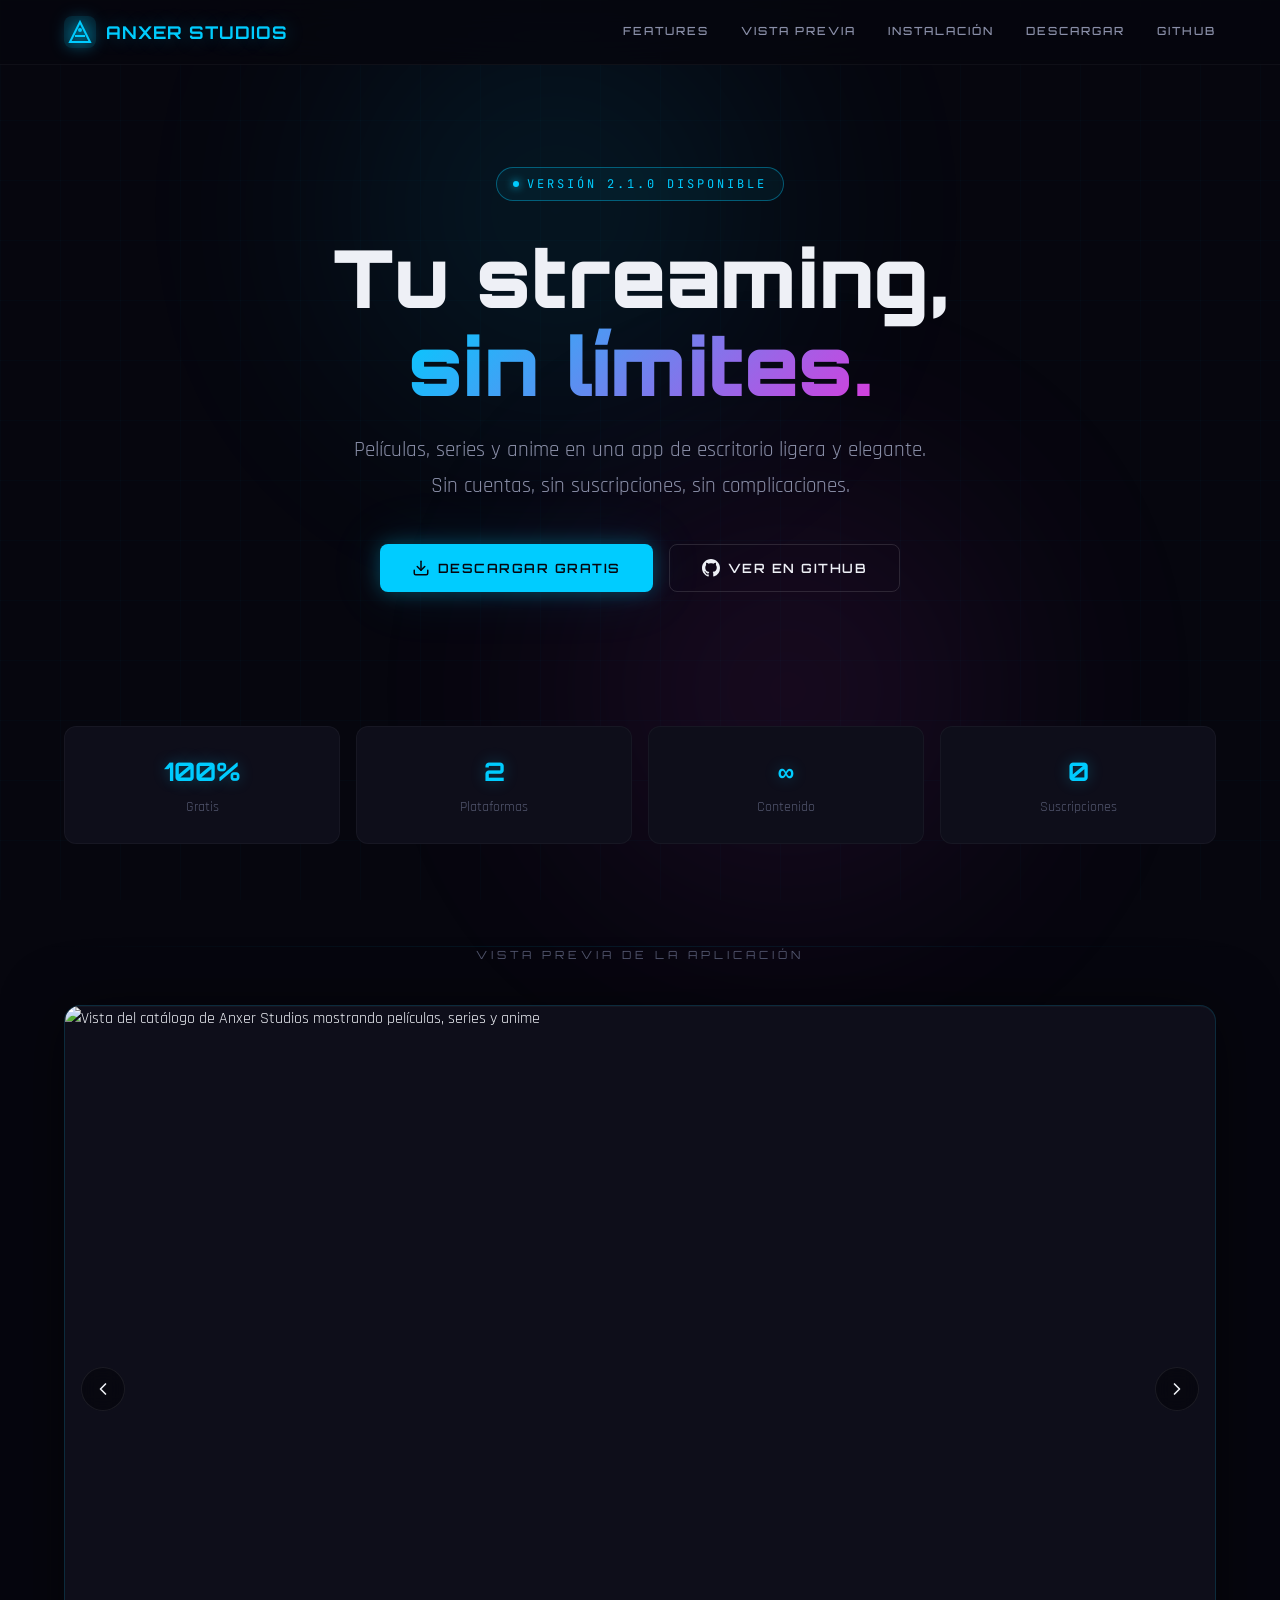
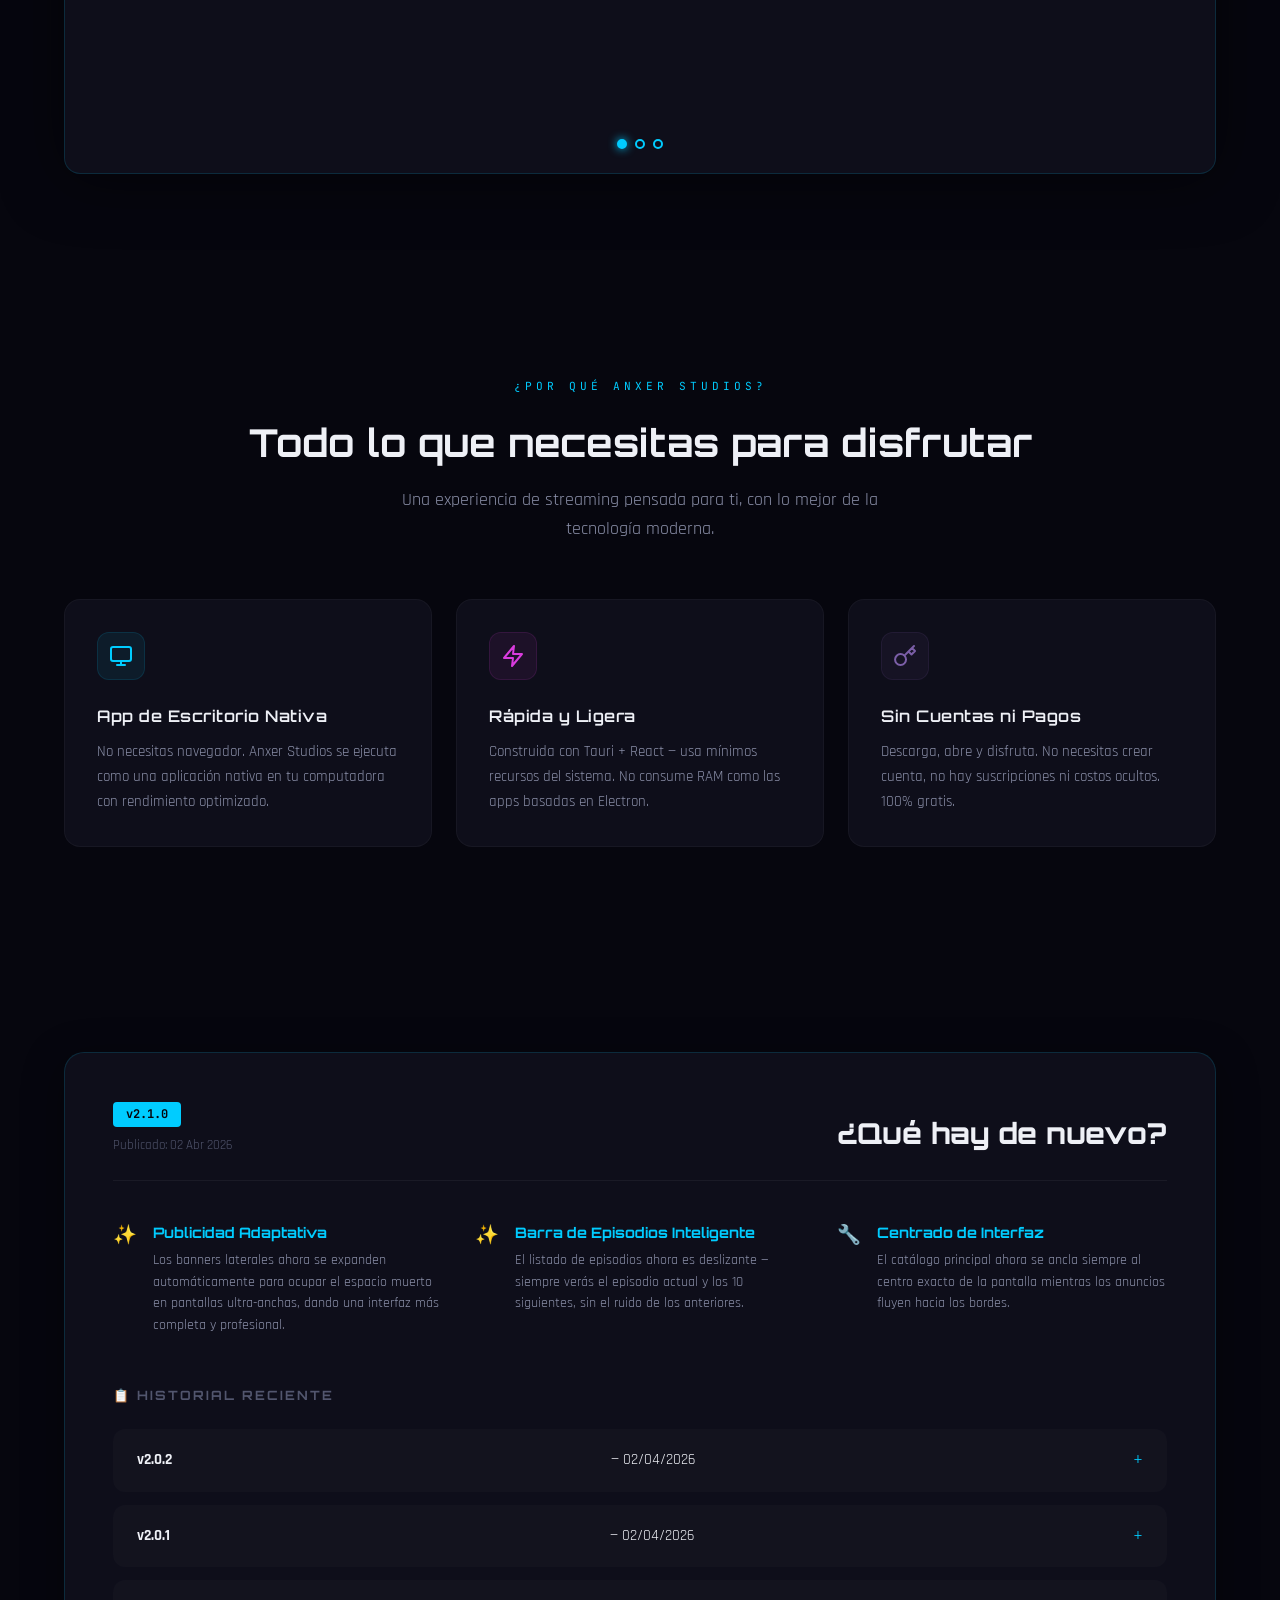
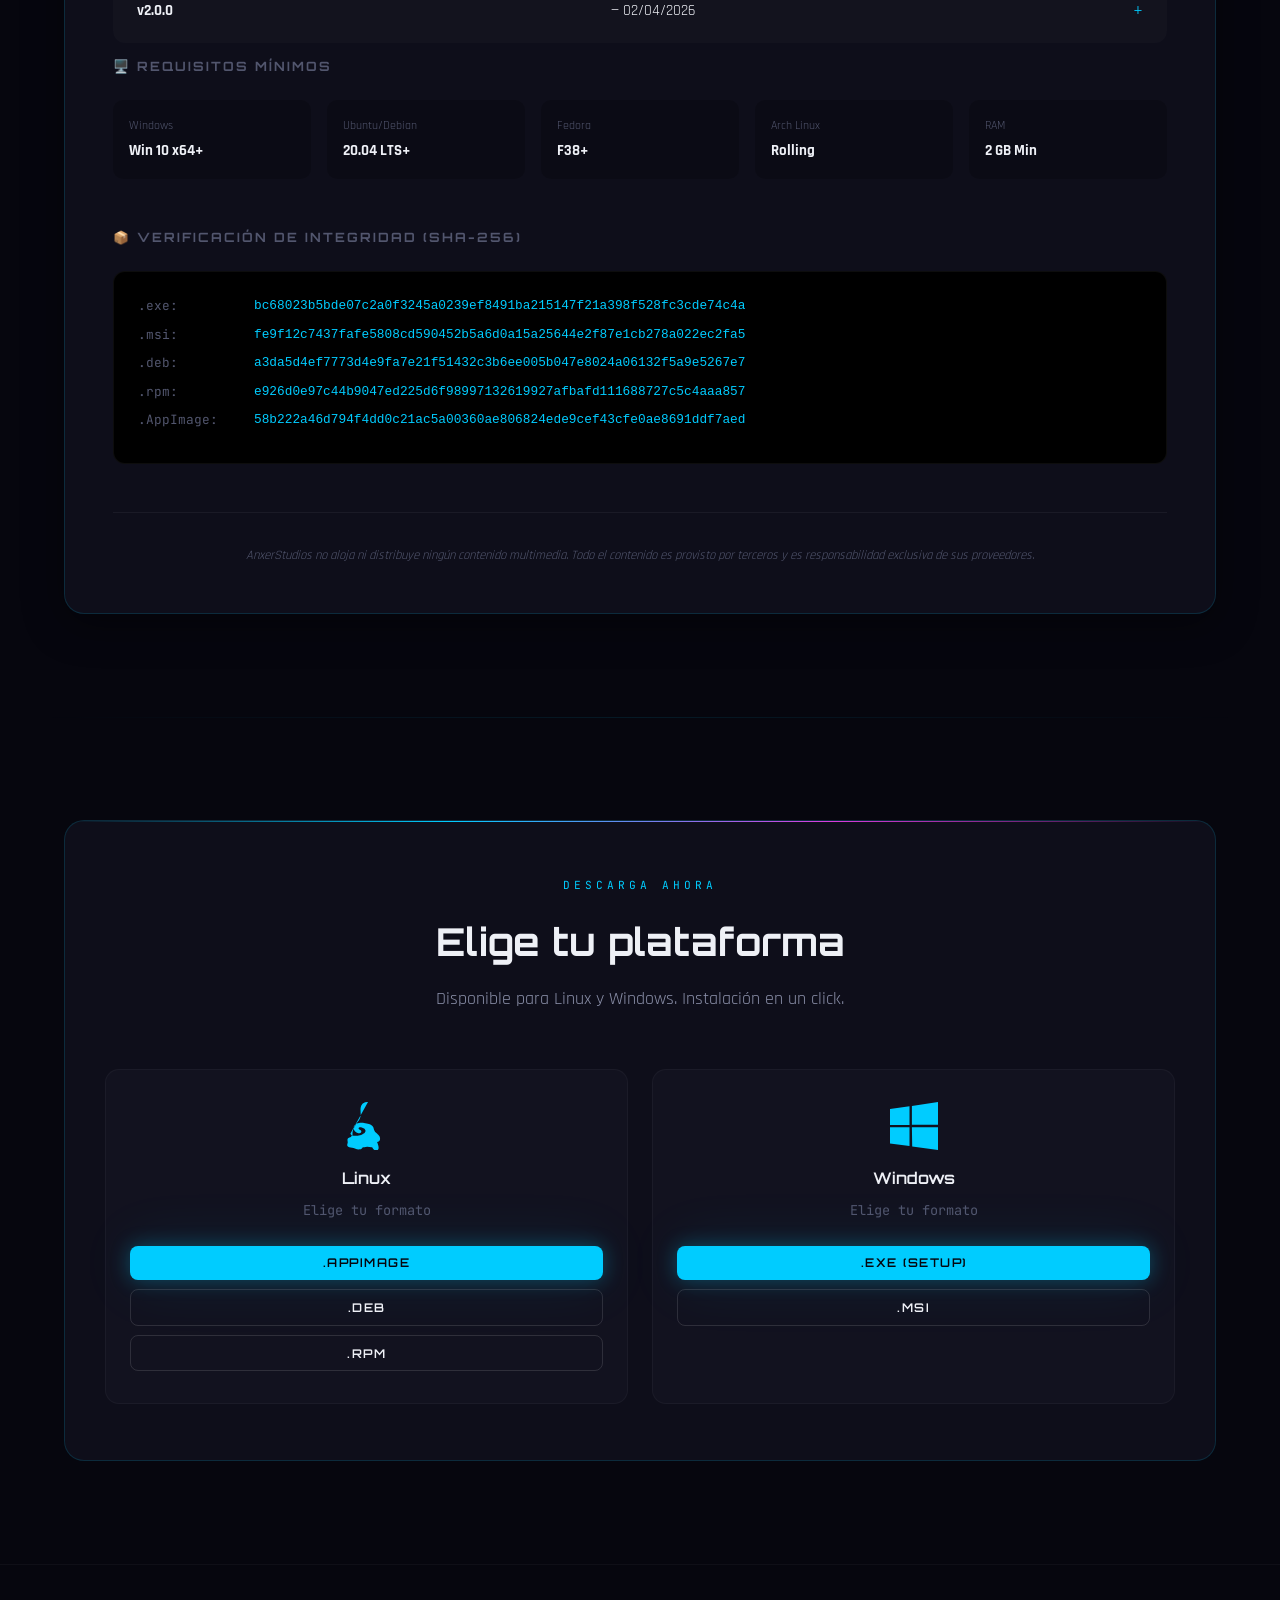
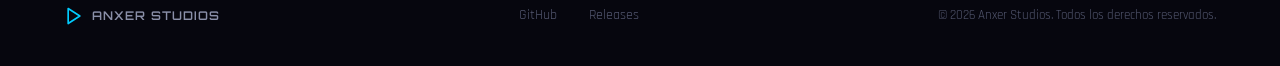
==== commit 3c8a4b26: "docs: refactor documentation layout with updated installation guides and platform-specific sections" ====
--- a/index.html
+++ b/index.html
@@ -20,9 +20,6 @@
   
   <!-- Styles -->
   <link rel="stylesheet" href="css/landing.css" />
-  <!-- Linkvertise Monetization -->
-  <script src="https://publisher.linkvertise.com/cdn/linkvertise.js"></script>
-  <script>linkvertise(4749919, {whitelist: [""], blacklist: ["github.com"]});</script>
 </head>
 <body>
   <!-- Background effects -->
@@ -74,13 +71,7 @@
       <a href="https://github.com/ZLostTK/AnxerStudios" target="_blank" rel="noopener noreferrer">GitHub</a>
     </nav>
 
-    <!-- ═══ Main Content with Ad Sidebars ════════════════════ -->
-    <div class="layout-with-sidebars">
-      <!-- Left Ad Sidebar -->
-      <aside class="ad-sidebar" id="ad-sidebar-left" aria-label="Publicidad lateral izquierda"></aside>
-
-      <!-- Main Content -->
-      <div class="main-content">
+    <div class="main-content">
         <!-- ═══ Hero ═════════════════════════════════════════ -->
         <section class="hero" id="hero">
           <div class="container">
@@ -100,20 +91,20 @@
             </p>
 
             <div class="hero-actions">
-              <button class="btn btn-primary" data-download="https://tpi.li/dCGDoma6S" aria-label="Descargar Anxer Studios para Windows (EXE)">
+              <a href="#download" class="btn btn-primary" aria-label="Ver opciones de descarga">
                 <svg width="18" height="18" viewBox="0 0 24 24" fill="none" stroke="currentColor" stroke-width="2" stroke-linecap="round" stroke-linejoin="round">
                   <path d="M21 15v4a2 2 0 01-2 2H5a2 2 0 01-2-2v-4"/>
                   <polyline points="7 10 12 15 17 10"/>
                   <line x1="12" y1="15" x2="12" y2="3"/>
                 </svg>
                 Descargar Gratis
-              </button>
-              <a href="https://github.com/ZLostTK/AnxerStudios" target="_blank" rel="noopener noreferrer" class="btn btn-outline">
+              </a>
+              <button class="btn btn-outline" id="github-modal-trigger" aria-label="Ver código en GitHub">
                 <svg width="18" height="18" viewBox="0 0 24 24" fill="currentColor">
                   <path d="M12 0C5.37 0 0 5.37 0 12c0 5.31 3.435 9.795 8.205 11.385.6.105.825-.255.825-.57 0-.285-.015-1.23-.015-2.235-3.015.555-3.795-.735-4.035-1.41-.135-.345-.72-1.41-1.23-1.695-.42-.225-1.02-.78-.015-.795.945-.015 1.62.87 1.845 1.23 1.08 1.815 2.805 1.305 3.495.99.105-.78.42-1.305.765-1.605-2.67-.3-5.46-1.335-5.46-5.925 0-1.305.465-2.385 1.23-3.225-.12-.3-.54-1.53.12-3.18 0 0 1.005-.315 3.3 1.23.96-.27 1.98-.405 3-.405s2.04.135 3 .405c2.295-1.56 3.3-1.23 3.3-1.23.66 1.65.24 2.88.12 3.18.765.84 1.23 1.905 1.23 3.225 0 4.605-2.805 5.625-5.475 5.925.435.375.81 1.095.81 2.22 0 1.605-.015 2.895-.015 3.3 0 .315.225.69.825.57A12.02 12.02 0 0024 12c0-6.63-5.37-12-12-12z"/>
                 </svg>
                 Ver en GitHub
-              </a>
+              </button>
             </div>
           </div>
         </section>
@@ -384,10 +375,6 @@
 
       </div>
 
-      <!-- Right Ad Sidebar -->
-      <aside class="ad-sidebar" id="ad-sidebar-right" aria-label="Publicidad lateral derecha"></aside>
-    </div>
-
     <!-- ═══ Footer ═══════════════════════════════════════════ -->
     <footer class="site-footer">
       <div class="container">
@@ -406,6 +393,41 @@
         </div>
       </div>
     </footer>
+  </div>
+
+  <!-- GitHub Modal (Support Prompt) -->
+  <div class="modal-overlay" id="github-modal" role="dialog" aria-modal="true" aria-labelledby="github-modal-title">
+    <div class="modal-content">
+      <button class="modal-close" id="github-modal-close" aria-label="Cerrar modal">×</button>
+      
+      <div class="modal-header" style="text-align: center;">
+        <div class="countdown-circle" style="margin-bottom: 1.5rem;">
+          <svg viewBox="0 0 120 120">
+            <circle cx="60" cy="60" r="54" fill="none" stroke="rgba(255,255,255,0.05)" stroke-width="6"/>
+          </svg>
+          <div class="countdown-number" style="display: flex; align-items: center; justify-content: center;">
+             <svg width="40" height="40" viewBox="0 0 24 24" fill="var(--cyan)">
+               <path d="M12 0C5.37 0 0 5.37 0 12c0 5.31 3.435 9.795 8.205 11.385.6.105.825-.255.825-.57 0-.285-.015-1.23-.015-2.235-3.015.555-3.795-.735-4.035-1.41-.135-.345-.72-1.41-1.23-1.695-.42-.225-1.02-.78-.015-.795.945-.015 1.62.87 1.845 1.23 1.08 1.815 2.805 1.305 3.495.99.105-.78.42-1.305.765-1.605-2.67-.3-5.46-1.335-5.46-5.925 0-1.305.465-2.385 1.23-3.225-.12-.3-.54-1.53.12-3.18 0 0 1.005-.315 3.3 1.23.96-.27 1.98-.405 3-.405s2.04.135 3 .405c2.295-1.56 3.3-1.23 3.3-1.23.66 1.65.24 2.88.12 3.18.765.84 1.23 1.905 1.23 3.225 0 4.605-2.805 5.625-5.475 5.925.435.375.81 1.095.81 2.22 0 1.605-.015 2.895-.015 3.3 0 .315.225.69.825.57A12.02 12.02 0 0024 12c0-6.63-5.37-12-12-12z"/>
+             </svg>
+          </div>
+        </div>
+        <h2 class="modal-title" id="github-modal-title">¡Apoya el Proyecto!</h2>
+        <p class="modal-subtitle">Tu apoyo hace posible que AnxerStudios siga creciendo.</p>
+      </div>
+
+      <div class="modal-body" style="text-align: center; margin: 1.5rem 0;">
+        <p style="color: var(--text-secondary);">Si deseas apoyarnos, considera usar los <strong>enlaces de descarga monetizados</strong> en el sitio. Esto nos ayuda a mantener los servidores activos.</p>
+      </div>
+
+      <div class="modal-actions" style="display: flex; flex-direction: column; gap: 1rem;">
+        <a href="#download" class="btn btn-primary" id="support-go-download" style="width: 100%; justify-content: center;">
+          Apoyar (Ver Descargas)
+        </a>
+        <a href="https://github.com/ZLostTK/AnxerStudios" target="_blank" rel="noopener noreferrer" class="btn btn-outline" style="width: 100%; justify-content: center; border-color: rgba(255,255,255,0.1);">
+          Continuar a GitHub
+        </a>
+      </div>
+    </div>
   </div>
 
   <!-- ═══ Download Modal ═══════════════════════════════════ -->
--- a/css/landing.css
+++ b/css/landing.css
@@ -790,7 +790,7 @@
   position: relative;
 }
 
-.countdown-circle svg {
+.countdown-circle > svg {
   width: 100%;
   height: 100%;
   transform: rotate(-90deg);
@@ -1472,6 +1472,60 @@
   border-radius: 8px;
 }
 
+/* ── Alert Components ───────────────────────────────────────── */
+.alert {
+  padding: 1rem 1.5rem;
+  border-radius: 12px;
+  margin: 2rem 0;
+  display: flex;
+  gap: 1.2rem;
+  align-items: flex-start;
+  text-align: left;
+  border: 1px solid rgba(255, 255, 255, 0.05);
+  font-size: 0.95rem;
+  line-height: 1.6;
+}
+
+.alert-icon {
+  flex-shrink: 0;
+  margin-top: 0.2rem;
+}
+
+.alert-content {
+  flex: 1;
+}
+
+.alert-title {
+  display: block;
+  font-weight: 700;
+  font-family: var(--font-display);
+  margin-bottom: 0.4rem;
+  font-size: 0.75rem;
+  letter-spacing: 1px;
+  text-transform: uppercase;
+}
+
+.alert-note {
+  background: rgba(0, 204, 255, 0.05);
+  border-left: 4px solid var(--cyan);
+}
+.alert-note .alert-title { color: var(--cyan); }
+.alert-note .alert-icon { color: var(--cyan); }
+
+.alert-tip {
+  background: rgba(187, 134, 252, 0.05);
+  border-left: 4px solid var(--violet);
+}
+.alert-tip .alert-title { color: var(--violet); }
+.alert-tip .alert-icon { color: var(--violet); }
+
+.alert-caution {
+  background: rgba(255, 0, 255, 0.05);
+  border-left: 4px solid var(--magenta);
+}
+.alert-caution .alert-title { color: var(--magenta); }
+.alert-caution .alert-icon { color: var(--magenta); }
+
 @media (max-width: 992px) {
   .docs-layout {
     flex-direction: column;
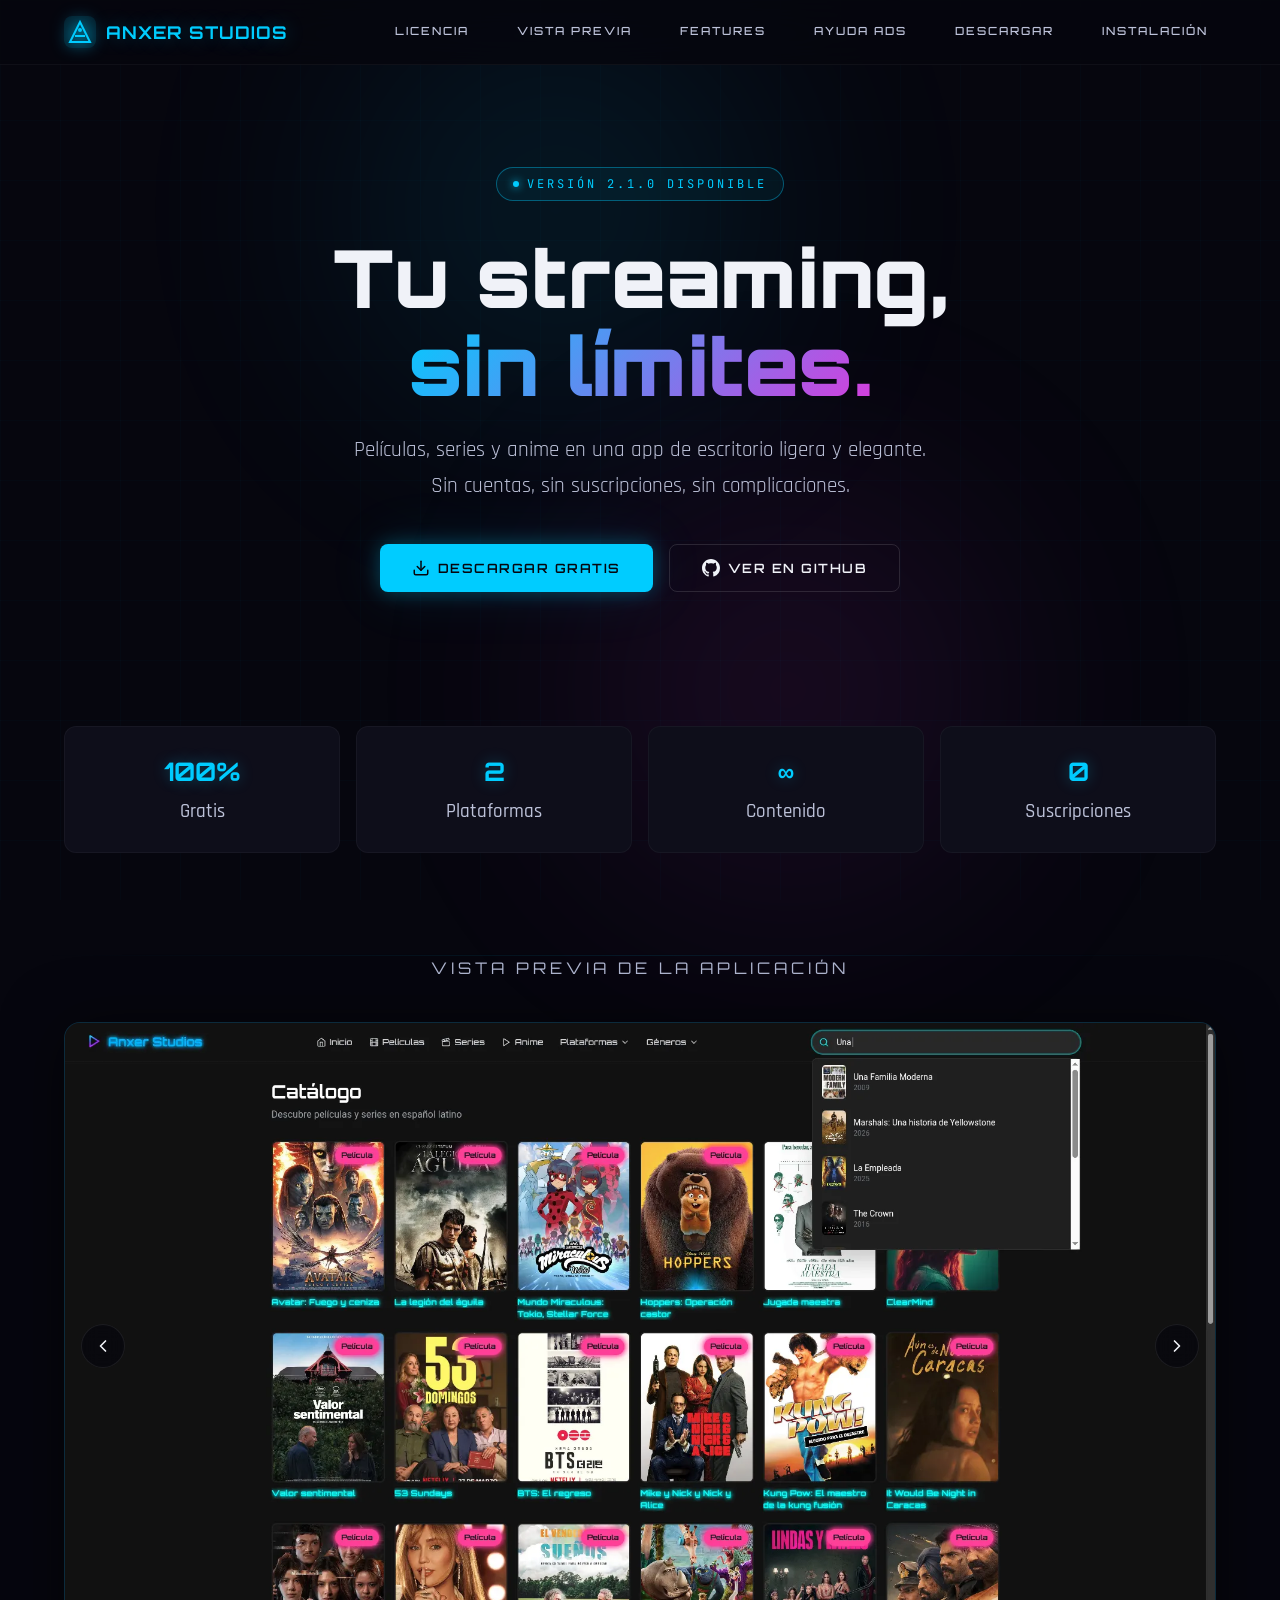
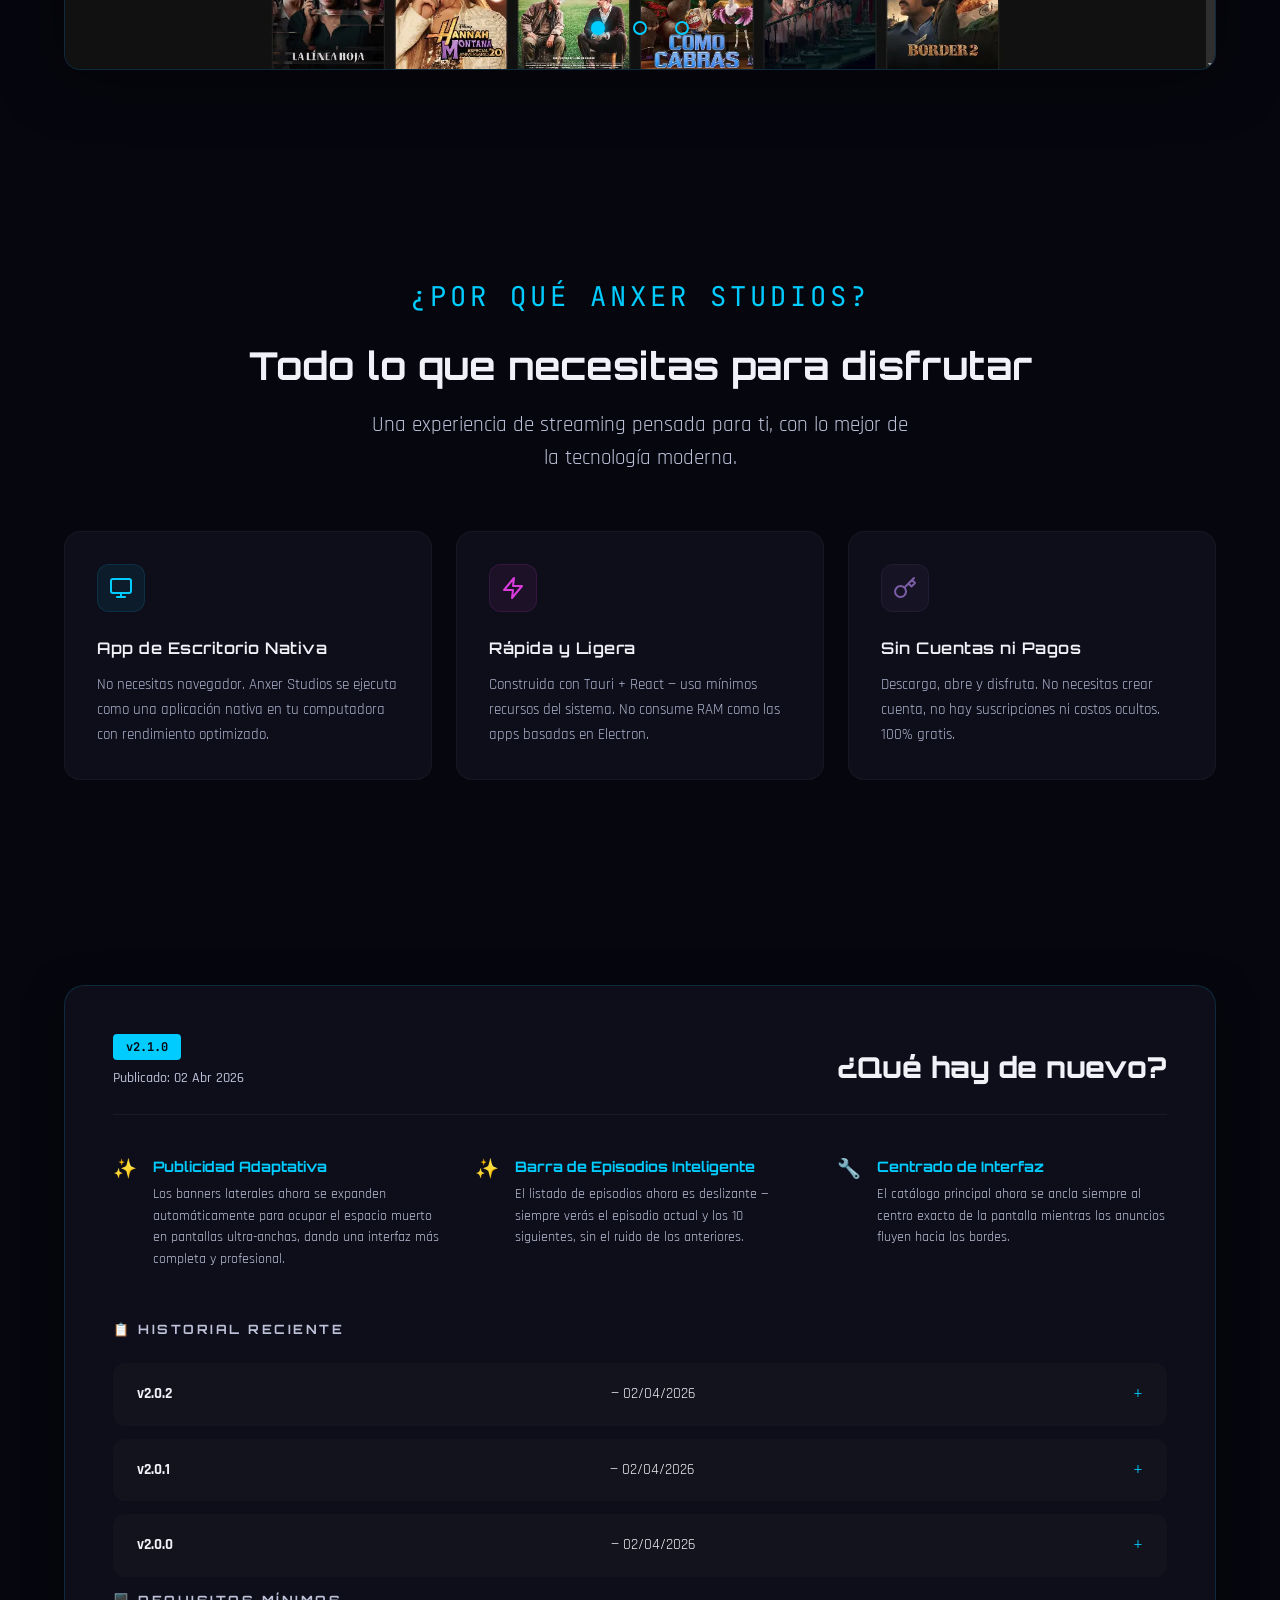
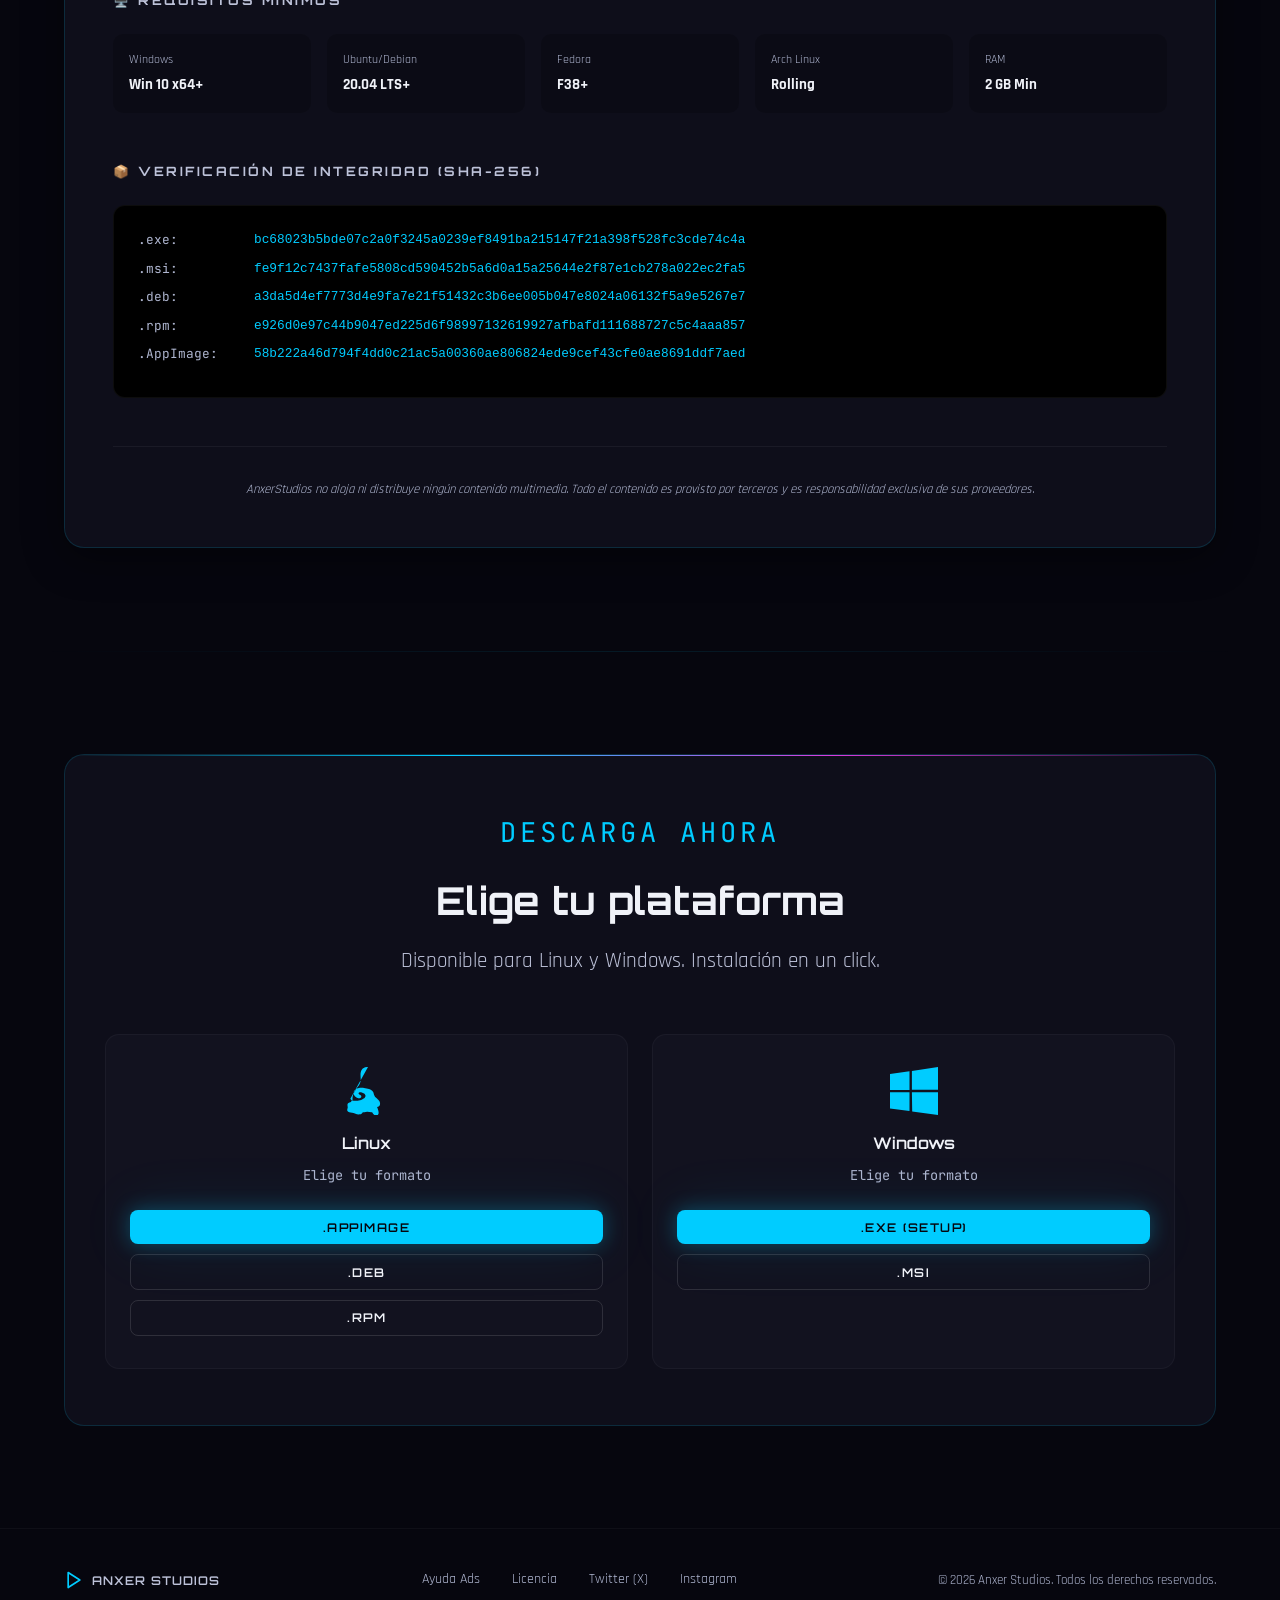
==== commit 36ed409d: "feat: add legal and ads tutorial pages, optimize assets with WebP, and improve UI contrast and typog" ====
--- a/index.html
+++ b/index.html
@@ -13,10 +13,15 @@
   <meta property="og:title" content="Anxer Studios — Streaming Desktop App" />
   <meta property="og:description" content="Tu aplicación de escritorio para streaming. Películas, series y anime en un solo lugar." />
   <meta property="og:type" content="website" />
-  <meta property="og:image" content="assets/screenshot-catalog.png" />
+  <meta property="og:image" content="assets/screenshot-catalog.webp" />
   
   <!-- Favicon -->
   <link rel="icon" type="image/png" href="assets/favicon.png" />
+
+  <!-- Preconnect -->
+  <link rel="preconnect" href="https://fonts.googleapis.com">
+  <link rel="preconnect" href="https://fonts.gstatic.com" crossorigin>
+  <link href="https://fonts.googleapis.com/css2?family=Orbitron:wght@400;500;600;700;800;900&family=Rajdhani:wght@300;400;500;600;700&family=JetBrains+Mono:wght@400;500&display=swap" rel="stylesheet">
   
   <!-- Styles -->
   <link rel="stylesheet" href="css/landing.css" />
@@ -44,11 +49,12 @@
           </a>
 
           <nav class="header-nav" id="desktop-nav">
+            <a href="legal.html">Licencia</a>
+            <a href="#screenshots">Vista Previa</a>
             <a href="#features">Features</a>
-            <a href="#screenshots">Vista Previa</a>
+            <a href="tutorial-ads.html" class="nav-highlight">Ayuda Ads</a>
+            <a href="#download">Descargar</a>
             <a href="docs.html">Instalación</a>
-            <a href="#download">Descargar</a>
-            <a href="https://github.com/ZLostTK/AnxerStudios" target="_blank" rel="noopener noreferrer">GitHub</a>
           </nav>
 
           <button class="mobile-menu-btn" aria-label="Menú" aria-expanded="false">
@@ -66,6 +72,7 @@
     <nav class="mobile-nav" id="mobile-nav" aria-label="Navegación móvil">
       <a href="#features">Features</a>
       <a href="#screenshots">Vista Previa</a>
+      <a href="tutorial-ads.html">Ayuda Ads</a>
       <a href="docs.html">Instalación</a>
       <a href="#download">Descargar</a>
       <a href="https://github.com/ZLostTK/AnxerStudios" target="_blank" rel="noopener noreferrer">GitHub</a>
@@ -142,13 +149,13 @@
             <div class="carousel" role="region" aria-label="Capturas de pantalla" aria-roledescription="carrusel">
               <div class="carousel-track">
                 <div class="carousel-slide" role="tabpanel" aria-label="Catálogo de contenido">
-                  <img src="assets/screenshot-catalog.png" alt="Vista del catálogo de Anxer Studios mostrando películas, series y anime" width="1200" height="800" />
+                  <img src="assets/screenshot-catalog.webp" alt="Vista del catálogo de Anxer Studios mostrando películas, series y anime" width="1200" height="800" />
                 </div>
                 <div class="carousel-slide" role="tabpanel" aria-label="Reproductor de video">
-                  <img src="assets/screenshot-player.png" alt="Reproductor de video de Anxer Studios con controles avanzados" width="1200" height="800" />
+                  <img src="assets/screenshot-player.webp" alt="Reproductor de video de Anxer Studios con controles avanzados" width="1200" height="800" loading="lazy" />
                 </div>
                 <div class="carousel-slide" role="tabpanel" aria-label="Página de detalle">
-                  <img src="assets/screenshot-detail.png" alt="Página de detalle de una película en Anxer Studios" width="1200" height="800" />
+                  <img src="assets/screenshot-detail.webp" alt="Página de detalle de una película en Anxer Studios" width="1200" height="800" loading="lazy" />
                 </div>
               </div>
 
@@ -386,8 +393,10 @@
             <span>ANXER STUDIOS</span>
           </div>
           <div class="footer-links">
-            <a href="https://github.com/ZLostTK/AnxerStudios" target="_blank" rel="noopener noreferrer">GitHub</a>
-            <a href="https://github.com/ZLostTK/AnxerStudios/releases" target="_blank" rel="noopener noreferrer">Releases</a>
+            <a href="tutorial-ads.html">Ayuda Ads</a>
+            <a href="legal.html">Licencia</a>
+            <a href="https://x.com/AnxerGM" target="_blank" rel="noopener noreferrer">Twitter (X)</a>
+            <a href="https://www.instagram.com/anxergm/" target="_blank" rel="noopener noreferrer">Instagram</a>
           </div>
           <p class="footer-copy">© 2026 Anxer Studios. Todos los derechos reservados.</p>
         </div>
--- a/css/landing.css
+++ b/css/landing.css
@@ -3,7 +3,7 @@
    Aesthetic: Cyberpunk / Dark Neón / Glassmorphism
    ══════════════════════════════════════════════════════════════ */
 
-@import url('https://fonts.googleapis.com/css2?family=Orbitron:wght@400;500;600;700;800;900&family=Rajdhani:wght@300;400;500;600;700&family=JetBrains+Mono:wght@400;500&display=swap');
+/* (Removed @import to improve performance - moved to HTML as <link>) */
 
 /* ── Design Tokens ─────────────────────────────────────────── */
 :root {
@@ -23,10 +23,10 @@
   --magenta-dim: #d93bdd50;
   --violet: #7b5ea7;
 
-  /* Text */
-  --text-primary: #eef0f6;
-  --text-secondary: #8a8fa8;
-  --text-muted: #52566e;
+  /* Text - Increased contrast for better accessibility on dark backgrounds */
+  --text-primary: #f0f2f8;
+  --text-secondary: #bdc2d9; /* Lighter - Was #9aa1bc */
+  --text-muted: #afb6d0;     /* Lighter - Was #727999 */
 
   /* Typography */
   --font-display: 'Orbitron', monospace;
@@ -239,6 +239,7 @@
   color: var(--cyan);
   text-shadow: var(--cyan-glow);
   letter-spacing: 1px;
+  white-space: nowrap;
 }
 
 .header-nav {
@@ -254,8 +255,9 @@
   color: var(--text-secondary);
   text-transform: uppercase;
   letter-spacing: 2px;
+  white-space: nowrap;
   position: relative;
-  padding: 0.25rem 0;
+  padding: 0.75rem 0.5rem; /* Increased hit area */
 }
 .header-nav a::after {
   content: '';
@@ -443,7 +445,7 @@
 
 .screenshots-title {
   font-family: var(--font-display);
-  font-size: 0.7rem;
+  font-size: 1.00rem;
   text-transform: uppercase;
   letter-spacing: 4px;
   color: var(--text-muted);
@@ -490,14 +492,24 @@
 }
 
 .carousel-dot {
-  width: 10px;
-  height: 10px;
+  width: 14px;
+  height: 14px;
   border-radius: 50%;
   border: 2px solid var(--cyan);
   background: transparent;
   cursor: pointer;
   transition: all 0.3s ease;
   padding: 0;
+  margin: 10px; /* Increased hit area via margin if needed, but we can also use a transparent border */
+  position: relative;
+}
+.carousel-dot::after {
+  content: '';
+  position: absolute;
+  top: -12px;
+  left: -12px;
+  right: -12px;
+  bottom: -12px;
 }
 .carousel-dot.active {
   background: var(--cyan);
@@ -542,7 +554,7 @@
 
 .section-tag {
   font-family: var(--font-mono);
-  font-size: 0.7rem;
+  font-size: 1.7rem;
   color: var(--cyan);
   text-transform: uppercase;
   letter-spacing: 4px;
@@ -557,7 +569,7 @@
 }
 
 .section-subtitle {
-  font-size: 1.1rem;
+  font-size: 1.3rem;
   color: var(--text-secondary);
   max-width: 550px;
   margin: 0 auto;
@@ -630,7 +642,7 @@
 }
 
 .feature-desc {
-  color: var(--text-secondary);
+  color: var(--text-muted);
   font-size: 0.95rem;
   line-height: 1.65;
 }
@@ -901,9 +913,10 @@
 }
 
 .stat-label {
-  font-size: 0.85rem;
-  color: var(--text-muted);
+  font-size: 1.20rem;
+  color: var(--text-secondary); /* Increased contrast */
   margin-top: 0.3rem;
+  font-weight: 500;
 }
 
 /* ── Footer ────────────────────────────────────────────────── */
@@ -1091,8 +1104,9 @@
 }
 
 .release-date {
-  font-size: 0.8rem;
-  color: var(--text-muted);
+  font-size: 0.85rem;
+  color: var(--text-secondary); /* Increased contrast */
+  font-weight: 500;
 }
 
 .release-highlights {
@@ -1131,8 +1145,8 @@
   font-family: var(--font-display);
   font-size: 0.8rem;
   text-transform: uppercase;
-  letter-spacing: 2px;
-  color: var(--text-muted);
+  letter-spacing: 2.5px;
+  color: var(--text-secondary); /* Increased contrast */
   margin-bottom: 1.5rem;
 }
 
@@ -1357,6 +1371,7 @@
   display: flex;
   flex-direction: column;
   align-items: center;
+  width: 100%;
 }
 
 .doc-section h2 {
@@ -1484,6 +1499,14 @@
   border: 1px solid rgba(255, 255, 255, 0.05);
   font-size: 0.95rem;
   line-height: 1.6;
+  width: 100%;
+}
+
+.alert-group {
+  display: flex;
+  flex-direction: column;
+  gap: 1.2rem;
+  width: 100%;
 }
 
 .alert-icon {
@@ -1525,6 +1548,20 @@
 }
 .alert-caution .alert-title { color: var(--magenta); }
 .alert-caution .alert-icon { color: var(--magenta); }
+
+.alert-danger {
+  background: rgba(255, 69, 58, 0.05); /* Apple-like Red */
+  border-left: 4px solid #ff453a;
+}
+.alert-danger .alert-title { color: #ff453a; }
+.alert-danger .alert-icon { color: #ff453a; }
+
+.alert-info {
+  background: rgba(10, 132, 255, 0.05); /* Apple-like Blue */
+  border-left: 4px solid #0a84ff;
+}
+.alert-info .alert-title { color: #0a84ff; }
+.alert-info .alert-icon { color: #0a84ff; }
 
 @media (max-width: 992px) {
   .docs-layout {
@@ -1550,4 +1587,145 @@
     align-items: flex-start;
     gap: 1rem;
   }
-}+}
+/* ── How to Skip ads Section ────────────────────────────────── */
+.how-to-skip {
+  padding: var(--section-padding) 0;
+}
+
+.skip-steps-grid {
+  display: grid;
+  grid-template-columns: repeat(4, 1fr);
+  gap: 1.25rem;
+  margin-top: 3rem;
+  margin-bottom: 4rem;
+  width: 100%;
+}
+
+@media (max-width: 992px) {
+  .skip-steps-grid { grid-template-columns: repeat(2, 1fr); }
+}
+
+@media (max-width: 520px) {
+  .skip-steps-grid { grid-template-columns: 1fr; }
+}
+
+.skip-step-card {
+  background: var(--panel-dark);
+  border: var(--border-subtle);
+  border-radius: 20px;
+  padding: 2rem;
+  position: relative;
+  transition: all 0.4s ease;
+  display: flex;
+  flex-direction: column;
+}
+
+.skip-step-desc {
+  flex-grow: 1;
+}
+
+.skip-step-card:hover {
+  border-color: rgba(0, 204, 255, 0.2);
+  transform: translateY(-5px);
+  background: rgba(0, 204, 255, 0.02);
+}
+
+.skip-step-desc {
+  flex-grow: 1;
+  margin-bottom: 1.5rem;
+  color: var(--text-secondary);
+}
+
+.step-badge {
+  display: inline-flex;
+  align-items: center;
+  justify-content: center;
+  padding: 0.5rem 1rem;
+  background: rgba(0, 204, 255, 0.08);
+  border: 1px solid rgba(0, 204, 255, 0.15);
+  border-radius: 8px;
+  font-family: var(--font-mono);
+  font-size: 0.75rem;
+  color: var(--cyan);
+  text-transform: uppercase;
+  letter-spacing: 1px;
+  margin-top: auto;
+}
+
+.skip-step-number {
+  font-family: var(--font-display);
+  font-size: 3rem;
+  font-weight: 900;
+  color: rgba(0, 204, 255, 0.1);
+  position: absolute;
+  top: 1.5rem;
+  right: 1.5rem;
+  line-height: 1;
+}
+
+.skip-step-title {
+  font-family: var(--font-display);
+  font-size: 1.1rem;
+  color: var(--cyan);
+  margin-bottom: 1rem;
+  letter-spacing: 1px;
+}
+
+.skip-step-desc {
+  color: var(--text-muted);
+  font-size: 0.95rem;
+  line-height: 1.6;
+}
+
+/* ── Legal Section ─────────────────────────────────────────── */
+.legal {
+  padding: var(--section-padding) 0;
+}
+
+.legal-card {
+  background: var(--panel-dark);
+  border: var(--border-glow);
+  border-radius: 24px;
+  padding: 4rem;
+  position: relative;
+  overflow: hidden;
+}
+
+.legal-grid {
+  display: grid;
+  grid-template-columns: 1fr 1.5fr;
+  gap: 4rem;
+  align-items: start;
+}
+
+@media (max-width: 992px) {
+  .legal-grid { grid-template-columns: 1fr; gap: 2rem; }
+  .legal-card { padding: 2.5rem; }
+}
+
+.legal-text {
+  color: var(--text-secondary);
+  font-size: 1.1rem;
+  line-height: 1.7;
+}
+
+.legal-list {
+  display: grid;
+  gap: 2rem;
+}
+
+.legal-item h4 {
+  font-family: var(--font-display);
+  font-size: 0.9rem;
+  color: var(--cyan);
+  text-transform: uppercase;
+  letter-spacing: 2px;
+  margin-bottom: 0.5rem;
+}
+
+.legal-item p {
+  color: var(--text-muted);
+  font-size: 0.95rem;
+  line-height: 1.6;
+}
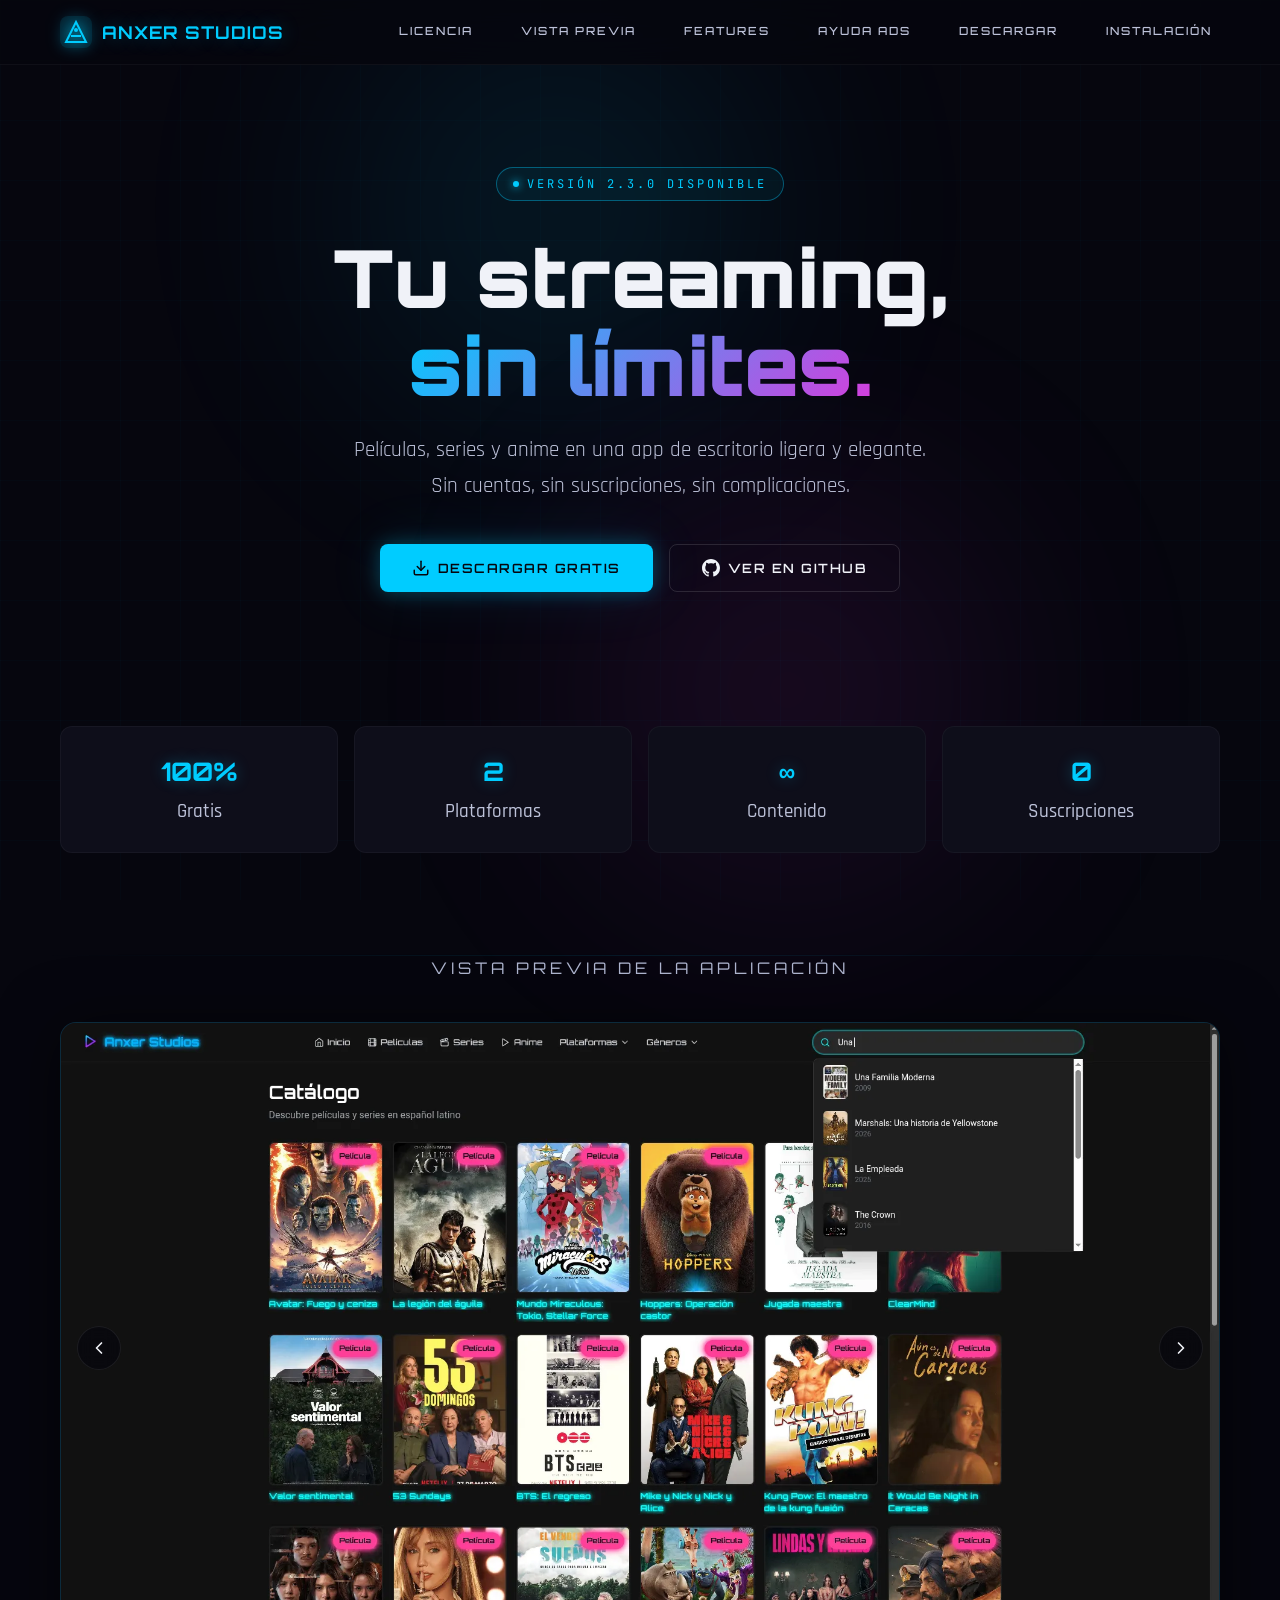
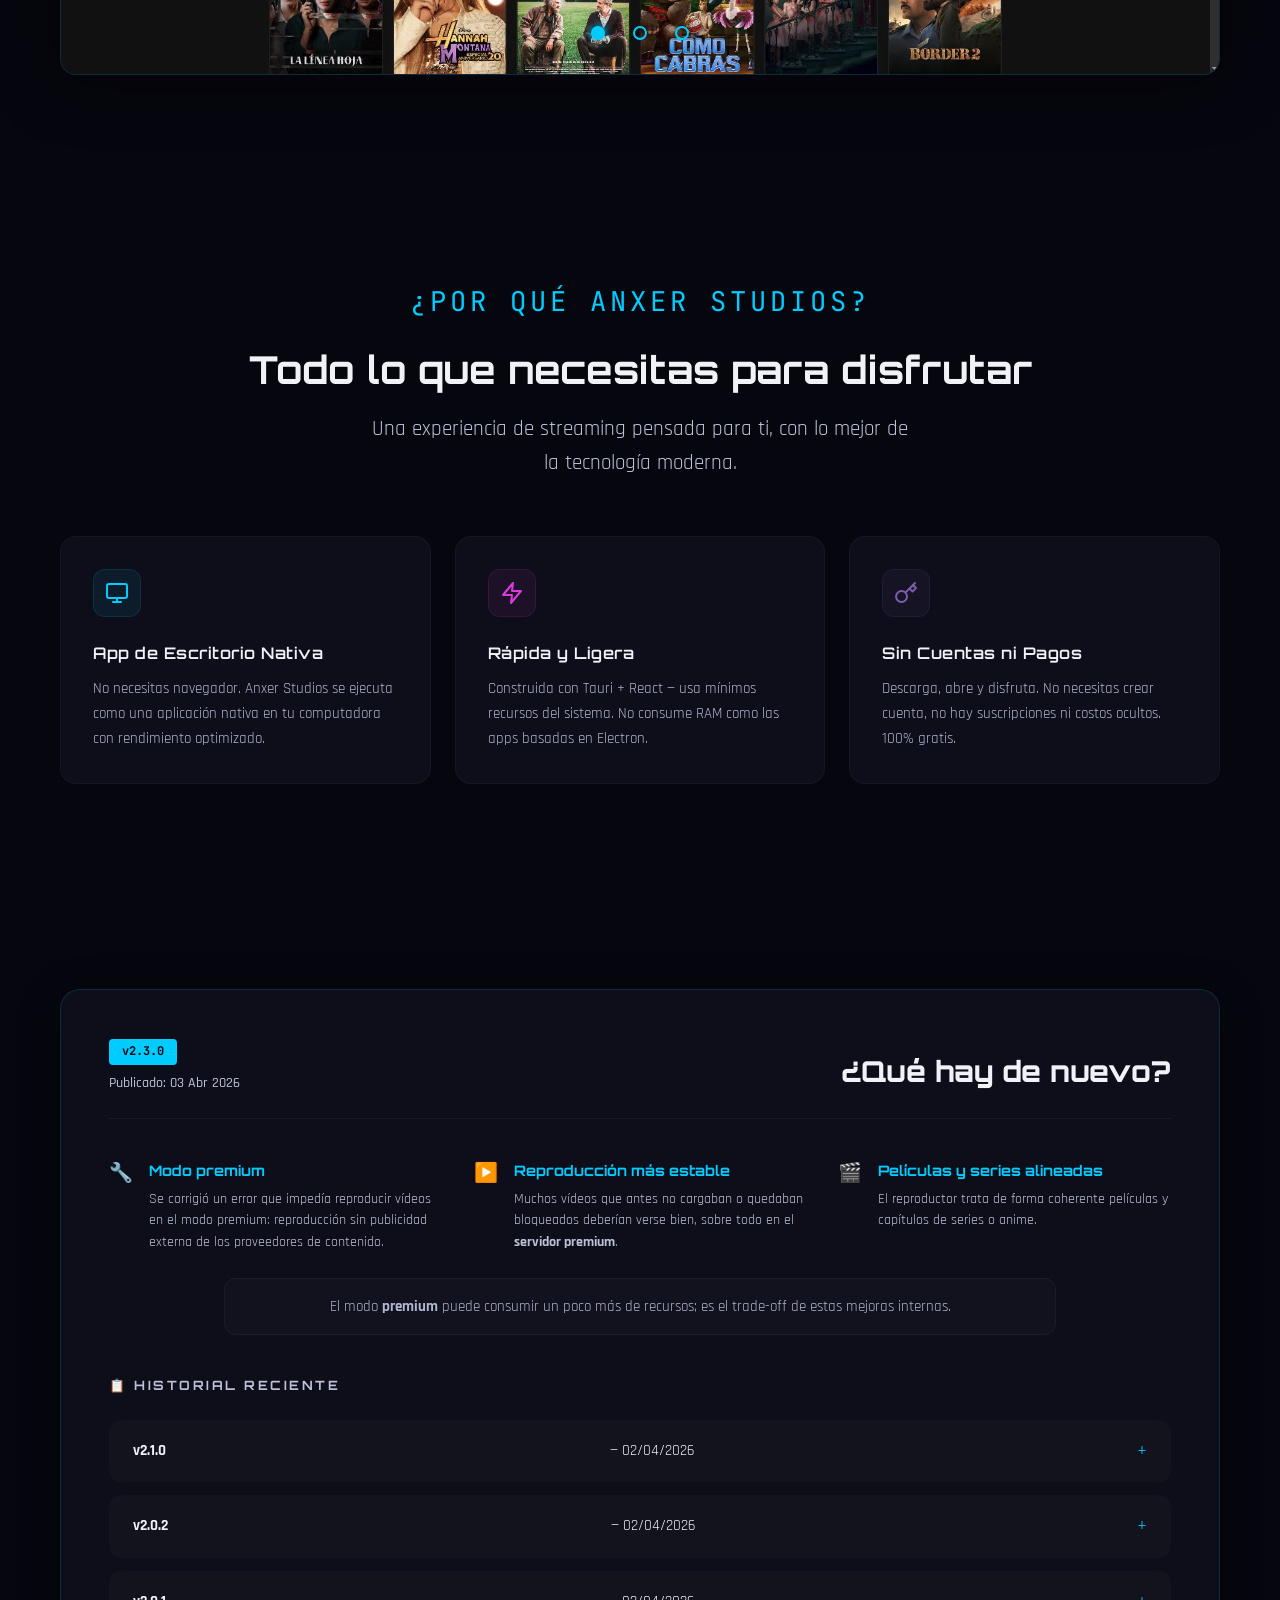
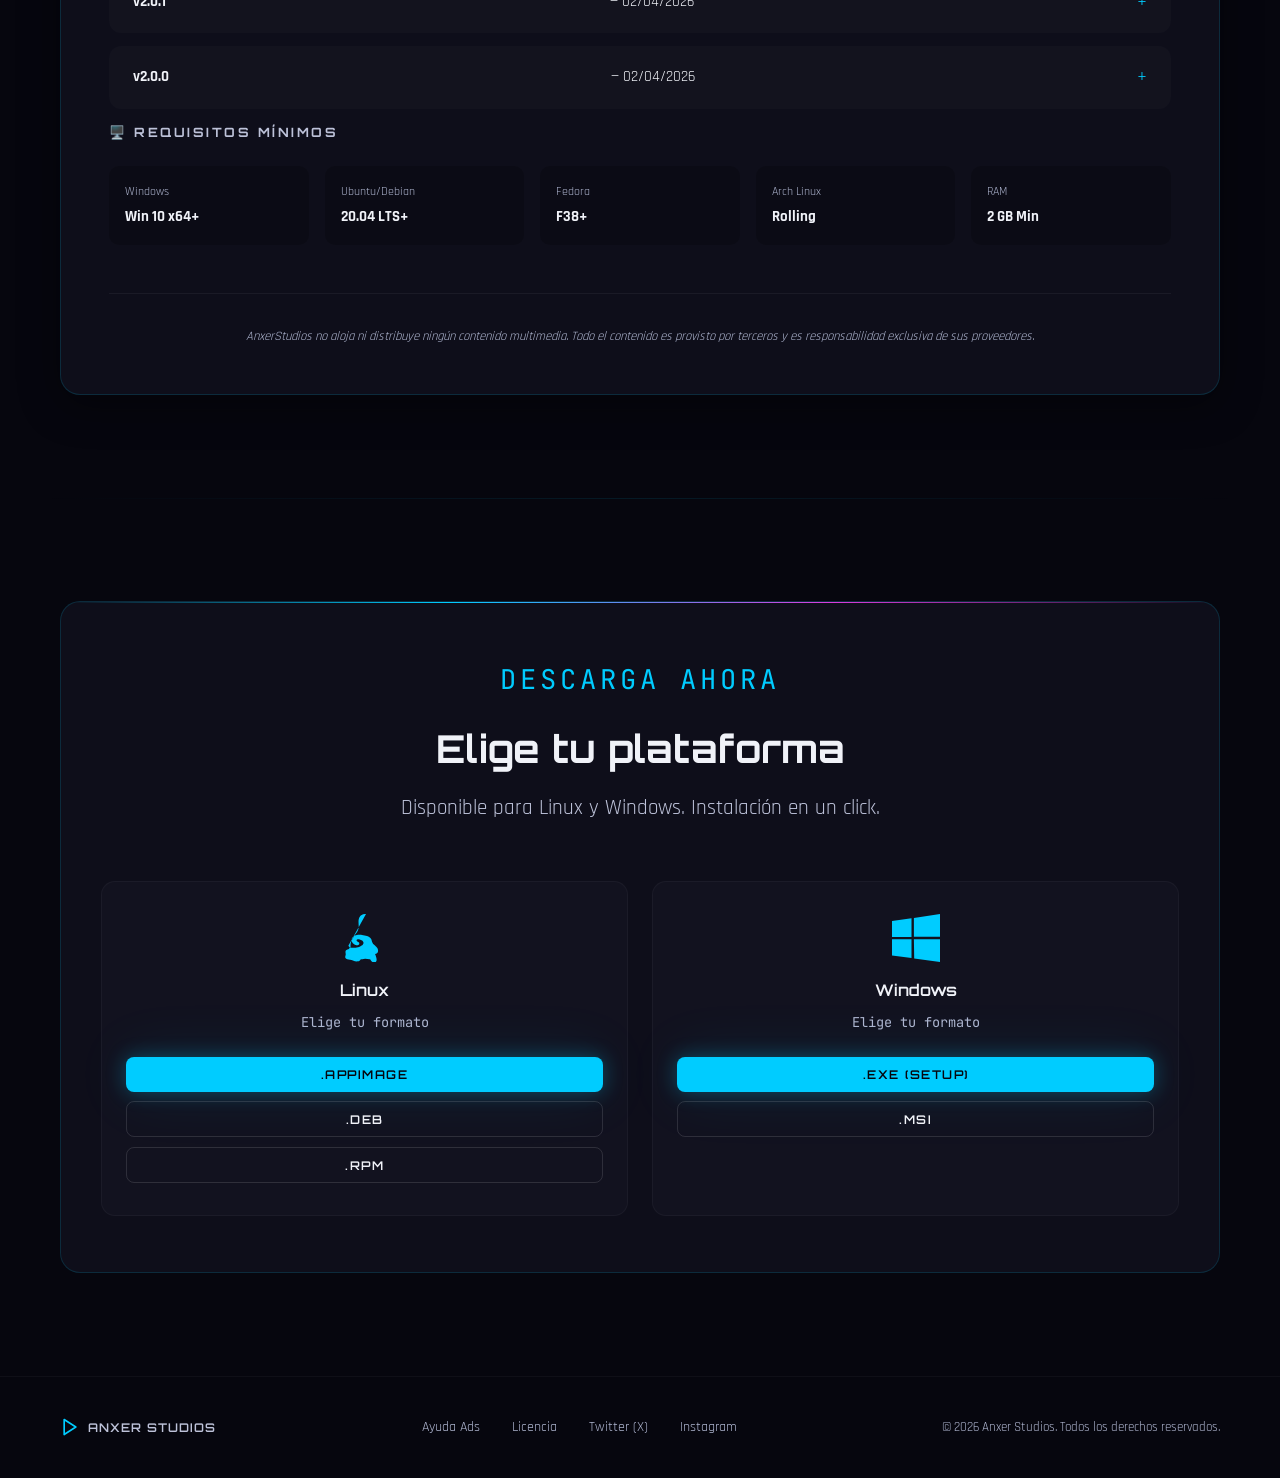
==== commit a5accc91: "feat: update to v2.3.0 with premium mode improvements and UI navigation enhancements" ====
--- a/index.html
+++ b/index.html
@@ -2,7 +2,7 @@
 <html lang="es">
 <head>
   <meta charset="UTF-8" />
-  <meta name="viewport" content="width=device-width, initial-scale=1.0" />
+  <meta name="viewport" content="width=device-width, initial-scale=1.0, viewport-fit=cover" />
   <title>Anxer Studios — Streaming Desktop App | Descarga Gratis</title>
   <meta name="description" content="Descarga Anxer Studios, tu aplicación de escritorio para streaming de películas, series y anime. Disponible para Linux y Windows." />
   <meta name="keywords" content="anxer studios, streaming, desktop app, películas, series, anime, linux, windows, descarga gratis" />
@@ -70,12 +70,12 @@
 
     <!-- Mobile Nav -->
     <nav class="mobile-nav" id="mobile-nav" aria-label="Navegación móvil">
+      <a href="legal.html">Licencia</a>
+      <a href="tutorial-ads.html">Ayuda Ads</a>
+      <a href="#screenshots">Vista Previa</a>
       <a href="#features">Features</a>
-      <a href="#screenshots">Vista Previa</a>
-      <a href="tutorial-ads.html">Ayuda Ads</a>
+      <a href="#download">Descargar</a>
       <a href="docs.html">Instalación</a>
-      <a href="#download">Descargar</a>
-      <a href="https://github.com/ZLostTK/AnxerStudios" target="_blank" rel="noopener noreferrer">GitHub</a>
     </nav>
 
     <div class="main-content">
@@ -84,7 +84,7 @@
           <div class="container">
             <span class="hero-tag">
               <span class="dot" aria-hidden="true"></span>
-              Versión 2.1.0 disponible
+              Versión 2.3.0 disponible
             </span>
 
             <h1 class="hero-title">
@@ -244,8 +244,8 @@
             <div class="release-card">
               <div class="release-header">
                 <div class="release-version">
-                  <span class="version-badge">v2.1.0</span>
-                  <p class="release-date">Publicado: 02 Abr 2026</p>
+                  <span class="version-badge">v2.3.0</span>
+                  <p class="release-date">Publicado: 03 Abr 2026</p>
                 </div>
                 <h2 class="release-title">¿Qué hay de nuevo?</h2>
               </div>
@@ -253,43 +253,53 @@
               <div class="release-body">
                 <div class="release-highlights">
                   <div class="highlight-item">
-                    <div class="highlight-icon">✨</div>
-                    <div class="highlight-text">
-                      <h4>Publicidad Adaptativa</h4>
-                      <p>Los banners laterales ahora se expanden automáticamente para ocupar el espacio muerto en pantallas ultra-anchas, dando una interfaz más completa y profesional.</p>
-                    </div>
-                  </div>
-                  <div class="highlight-item">
-                    <div class="highlight-icon">✨</div>
-                    <div class="highlight-text">
-                      <h4>Barra de Episodios Inteligente</h4>
-                      <p>El listado de episodios ahora es deslizante — siempre verás el episodio actual y los 10 siguientes, sin el ruido de los anteriores.</p>
-                    </div>
-                  </div>
-                  <div class="highlight-item">
                     <div class="highlight-icon">🔧</div>
                     <div class="highlight-text">
-                      <h4>Centrado de Interfaz</h4>
-                      <p>El catálogo principal ahora se ancla siempre al centro exacto de la pantalla mientras los anuncios fluyen hacia los bordes.</p>
-                    </div>
-                  </div>
-                </div>
+                      <h4>Modo premium</h4>
+                      <p>Se corrigió un error que impedía reproducir vídeos en el modo premium: reproducción sin publicidad externa de los proveedores de contenido.</p>
+                    </div>
+                  </div>
+                  <div class="highlight-item">
+                    <div class="highlight-icon">▶️</div>
+                    <div class="highlight-text">
+                      <h4>Reproducción más estable</h4>
+                      <p>Muchos vídeos que antes no cargaban o quedaban bloqueados deberían verse bien, sobre todo en el <strong>servidor premium</strong>.</p>
+                    </div>
+                  </div>
+                  <div class="highlight-item">
+                    <div class="highlight-icon">🎬</div>
+                    <div class="highlight-text">
+                      <h4>Películas y series alineadas</h4>
+                      <p>El reproductor trata de forma coherente películas y capítulos de series o anime.</p>
+                    </div>
+                  </div>
+                </div>
+
+                <p class="release-note-muted">El modo <strong>premium</strong> puede consumir un poco más de recursos; es el trade-off de estas mejoras internas.</p>
 
                 <div class="release-changelog">
                   <h3>📋 Historial reciente</h3>
-                  
+
+                  <details class="changelog-item">
+                    <summary><strong>v2.1.0</strong> — 02/04/2026</summary>
+                    <div class="changelog-content">
+                      <p><strong>✨ Añadido:</strong> Publicidad adaptativa (banners laterales en pantallas ultra-anchas). Barra de episodios inteligente (listado deslizante: episodio actual y los 10 siguientes).</p>
+                      <p><strong>🔧 Correcciones:</strong> Centrado de interfaz: el catálogo principal al centro; anuncios hacia los bordes.</p>
+                    </div>
+                  </details>
+
                   <details class="changelog-item">
                     <summary><strong>v2.0.2</strong> — 02/04/2026</summary>
                     <div class="changelog-content">
-                      <p><strong>🔧 Correcciones:</strong> Codecs nativos en Linux: El reproductor fallaba al buscar conectores de audio del sistema (GStreamer). Solucionado empaquetando todas las librerías multimedia directamente dentro del .AppImage.</p>
+                      <p><strong>🔧 Correcciones:</strong> Codecs nativos en Linux: el reproductor fallaba al buscar conectores de audio del sistema (GStreamer). Solucionado empaquetando todas las librerías multimedia directamente dentro del .AppImage.</p>
                     </div>
                   </details>
 
                   <details class="changelog-item">
                     <summary><strong>v2.0.1</strong> — 02/04/2026</summary>
                     <div class="changelog-content">
-                      <p><strong>✨ Añadido:</strong> Modo Servidor Invisible (--server) y Apagado Rápido (--stop).</p>
-                      <p><strong>🔧 Correcciones:</strong> Error de reproducción en Linux (conflicto entre AppImage y GStreamer).</p>
+                      <p><strong>✨ Añadido:</strong> Modo servidor invisible (<code>--server</code>) y apagado rápido (<code>--stop</code>).</p>
+                      <p><strong>🔧 Correcciones:</strong> Error de reproducción en Linux (AppImage y GStreamer).</p>
                     </div>
                   </details>
 
@@ -309,17 +319,6 @@
                     <div class="spec-entry"><span>Fedora</span><strong>F38+</strong></div>
                     <div class="spec-entry"><span>Arch Linux</span><strong>Rolling</strong></div>
                     <div class="spec-entry"><span>RAM</span><strong>2 GB Min</strong></div>
-                  </div>
-                </div>
-
-                <div class="release-integrity">
-                  <h3>📦 Verificación de integridad (SHA-256)</h3>
-                  <div class="hash-box">
-                    <div class="hash-row"><span>.exe:</span> <code>bc68023b5bde07c2a0f3245a0239ef8491ba215147f21a398f528fc3cde74c4a</code></div>
-                    <div class="hash-row"><span>.msi:</span> <code>fe9f12c7437fafe5808cd590452b5a6d0a15a25644e2f87e1cb278a022ec2fa5</code></div>
-                    <div class="hash-row"><span>.deb:</span> <code>a3da5d4ef7773d4e9fa7e21f51432c3b6ee005b047e8024a06132f5a9e5267e7</code></div>
-                    <div class="hash-row"><span>.rpm:</span> <code>e926d0e97c44b9047ed225d6f98997132619927afbafd111688727c5c4aaa857</code></div>
-                    <div class="hash-row"><span>.AppImage:</span> <code>58b222a46d794f4dd0c21ac5a00360ae806824ede9cef43cfe0ae8691ddf7aed</code></div>
                   </div>
                 </div>
               </div>
--- a/css/landing.css
+++ b/css/landing.css
@@ -136,7 +136,8 @@
   width: 100%;
   max-width: 1200px;
   margin: 0 auto;
-  padding: 0 1.5rem;
+  padding-left: max(1.25rem, env(safe-area-inset-left, 0px));
+  padding-right: max(1.25rem, env(safe-area-inset-right, 0px));
 }
 
 /* ── Ad Sidebars ───────────────────────────────────────────── */
@@ -208,6 +209,7 @@
   position: sticky;
   top: 0;
   z-index: 100;
+  padding-top: env(safe-area-inset-top, 0px);
   background: rgba(6, 6, 14, 0.85);
   backdrop-filter: blur(16px) saturate(1.4);
   border-bottom: var(--border-subtle);
@@ -217,13 +219,16 @@
   display: flex;
   align-items: center;
   justify-content: space-between;
+  gap: 0.75rem;
   height: 64px;
+  min-width: 0;
 }
 
 .header-logo {
   display: flex;
   align-items: center;
   gap: 0.6rem;
+  min-width: 0;
 }
 
 .header-logo svg {
@@ -234,11 +239,11 @@
 
 .header-logo-text {
   font-family: var(--font-display);
-  font-size: 1.1rem;
+  font-size: clamp(0.72rem, 2.8vw, 1.1rem);
   font-weight: 700;
   color: var(--cyan);
   text-shadow: var(--cyan-glow);
-  letter-spacing: 1px;
+  letter-spacing: clamp(0.5px, 0.15vw, 1px);
   white-space: nowrap;
 }
 
@@ -298,6 +303,7 @@
   color: var(--text-secondary);
   cursor: pointer;
   padding: 0.5rem;
+  flex-shrink: 0;
 }
 .mobile-menu-btn svg { width: 24px; height: 24px; }
 
@@ -313,11 +319,15 @@
   align-items: center;
   gap: 0.5rem;
   font-family: var(--font-mono);
-  font-size: 0.75rem;
+  font-size: clamp(0.62rem, 2.5vw, 0.75rem);
   color: var(--cyan);
   text-transform: uppercase;
-  letter-spacing: 3px;
-  padding: 0.4rem 1rem;
+  letter-spacing: clamp(1px, 0.6vw, 3px);
+  padding: 0.4rem clamp(0.75rem, 3vw, 1rem);
+  max-width: 100%;
+  text-align: center;
+  justify-content: center;
+  flex-wrap: wrap;
   border: 1px solid var(--cyan-dim);
   border-radius: 999px;
   background: rgba(0, 204, 255, 0.05);
@@ -554,10 +564,10 @@
 
 .section-tag {
   font-family: var(--font-mono);
-  font-size: 1.7rem;
+  font-size: clamp(0.82rem, 3.5vw, 1.7rem);
   color: var(--cyan);
   text-transform: uppercase;
-  letter-spacing: 4px;
+  letter-spacing: clamp(2px, 0.8vw, 4px);
   margin-bottom: 1rem;
 }
 
@@ -569,10 +579,11 @@
 }
 
 .section-subtitle {
-  font-size: 1.3rem;
+  font-size: clamp(1rem, 3vw, 1.3rem);
   color: var(--text-secondary);
   max-width: 550px;
   margin: 0 auto;
+  padding: 0 0.25rem;
 }
 
 .features-grid {
@@ -976,7 +987,25 @@
 /* ── Responsive ────────────────────────────────────────────── */
 @media (max-width: 768px) {
   .header-nav { display: none; }
-  .mobile-menu-btn { display: block; }
+  .mobile-menu-btn { display: flex; align-items: center; justify-content: center; }
+
+  .header-logo {
+    flex: 1 1 0;
+    min-width: 0;
+  }
+
+  .header-logo-text {
+    white-space: normal;
+    line-height: 1.2;
+    font-size: clamp(0.58rem, 2.9vw, 0.95rem);
+    letter-spacing: 0.06em;
+  }
+
+  .header-logo svg {
+    width: clamp(26px, 7vw, 32px);
+    height: clamp(26px, 7vw, 32px);
+    flex-shrink: 0;
+  }
 
   .hero-title { font-size: clamp(2rem, 8vw, 3rem); }
 
@@ -988,38 +1017,114 @@
   .footer-inner {
     flex-direction: column;
     text-align: center;
+    align-items: center;
+  }
+
+  .footer-links {
+    flex-wrap: wrap;
+    justify-content: center;
+    gap: 1rem 1.5rem;
+    row-gap: 0.75rem;
   }
 
   .carousel-arrow { display: none; }
 
+  .carousel {
+    border-radius: 12px;
+    margin: 0 -0.125rem;
+  }
+
+  .carousel-controls {
+    bottom: max(0.75rem, env(safe-area-inset-bottom, 0px));
+  }
+
+  .download-wrapper {
+    padding: clamp(1.75rem, 6vw, 2.5rem) clamp(1rem, 4vw, 1.5rem);
+  }
+
+  .release-highlights {
+    grid-template-columns: 1fr;
+    gap: 1.25rem;
+  }
+
+  .highlight-item {
+    flex-direction: column;
+    align-items: flex-start;
+    gap: 0.65rem;
+  }
+
+  .screenshots-title {
+    letter-spacing: clamp(2px, 1vw, 4px);
+    font-size: clamp(0.82rem, 3vw, 1rem);
+    padding: 0 0.5rem;
+  }
+
   .modal-content {
-    padding: 2rem 1.5rem;
+    padding: 2rem 1.25rem;
+    max-height: min(92vh, 92dvh);
+    overflow-y: auto;
+    margin: max(0.5rem, env(safe-area-inset-top, 0px)) 0 max(0.5rem, env(safe-area-inset-bottom, 0px));
   }
 }
 
 @media (max-width: 480px) {
   .hero-actions {
     flex-direction: column;
-    align-items: center;
+    align-items: stretch;
+    width: 100%;
+    max-width: 22rem;
+    margin-left: auto;
+    margin-right: auto;
   }
   .btn { width: 100%; justify-content: center; }
   .stats-grid { grid-template-columns: 1fr; }
+
+  .changelog-item summary {
+    padding: 0.85rem 1rem;
+    font-size: 0.88rem;
+    flex-wrap: wrap;
+    gap: 0.35rem;
+  }
+
+  .changelog-content {
+    padding: 0 1rem 1.1rem;
+  }
+
+  .doc-section h2 {
+    font-size: clamp(1.35rem, 6vw, 2rem);
+  }
+
+  .code-terminal {
+    font-size: clamp(0.78rem, 3.2vw, 0.95rem);
+    padding: 1rem;
+    overflow-x: auto;
+    -webkit-overflow-scrolling: touch;
+  }
+
+  .release-note-muted {
+    text-align: left;
+    margin-top: -0.5rem;
+  }
 }
 
 /* ── Mobile Nav Menu ───────────────────────────────────────── */
 .mobile-nav {
   display: none;
   position: fixed;
-  top: 64px;
+  top: calc(64px + env(safe-area-inset-top, 0px));
   left: 0;
   right: 0;
   background: rgba(6, 6, 14, 0.95);
   backdrop-filter: blur(16px);
   border-bottom: var(--border-subtle);
-  padding: 1.5rem;
+  padding: 1.25rem;
+  padding-bottom: max(1.25rem, env(safe-area-inset-bottom, 0px));
   z-index: 99;
   flex-direction: column;
   gap: 0.5rem;
+  max-height: min(70vh, calc(100dvh - 64px - env(safe-area-inset-top, 0px)));
+  overflow-y: auto;
+  -webkit-overflow-scrolling: touch;
 }
 
 .mobile-nav.active { display: flex; }
@@ -1069,10 +1174,23 @@
   background: var(--panel-dark);
   border: var(--border-glow);
   border-radius: 20px;
-  padding: 3rem;
+  padding: clamp(1.25rem, 5vw, 3rem);
   position: relative;
   overflow: hidden;
   box-shadow: 0 10px 40px rgba(0, 0, 0, 0.4);
+}
+
+.release-note-muted {
+  font-size: clamp(0.85rem, 2.8vw, 0.95rem);
+  color: var(--text-muted);
+  line-height: 1.55;
+  margin: -1.5rem auto 2.5rem;
+  padding: 1rem 1.1rem;
+  background: rgba(255, 255, 255, 0.02);
+  border-radius: 12px;
+  border: 1px solid rgba(255, 255, 255, 0.04);
+  text-align: center;
+  max-width: 52rem;
 }
 
 .release-header {
@@ -1086,7 +1204,7 @@
 
 .release-title {
   font-family: var(--font-display);
-  font-size: 1.8rem;
+  font-size: clamp(1.35rem, 4vw, 1.8rem);
   font-weight: 800;
   color: var(--text-primary);
 }
@@ -1140,8 +1258,7 @@
 }
 
 .release-changelog h3,
-.release-specs h3,
-.release-integrity h3 {
+.release-specs h3 {
   font-family: var(--font-display);
   font-size: 0.8rem;
   text-transform: uppercase;
@@ -1165,6 +1282,8 @@
   display: flex;
   justify-content: space-between;
   align-items: center;
+  gap: 0.75rem;
+  text-align: left;
 }
 
 .changelog-item summary::-webkit-details-marker { display: none; }
@@ -1214,31 +1333,6 @@
 .spec-entry strong {
   font-size: 0.95rem;
   color: var(--text-primary);
-}
-
-.hash-box {
-  background: #000;
-  padding: 1.5rem;
-  border-radius: 12px;
-  font-family: var(--font-mono);
-  font-size: 0.8rem;
-  border: 1px solid rgba(255, 255, 255, 0.05);
-}
-
-.hash-row {
-  display: flex;
-  margin-bottom: 0.5rem;
-  gap: 1rem;
-}
-
-.hash-row span {
-  color: var(--text-muted);
-  min-width: 100px;
-}
-
-.hash-row code {
-  color: var(--cyan);
-  word-break: break-all;
 }
 
 .release-disclaimer {
@@ -1268,7 +1362,15 @@
 }
 
 .docs-hero .hero-title {
-  font-size: 3.5rem;
+  font-size: clamp(2rem, 8vw, 3.5rem);
+  padding: 0 0.25rem;
+}
+
+.docs-hero .hero-subtitle {
+  max-width: 40rem;
+  margin-left: auto;
+  margin-right: auto;
+  padding: 0 0.5rem;
 }
 
 .docs-layout {
@@ -1379,6 +1481,79 @@
   font-size: 2rem;
   margin-bottom: 1.5rem;
   width: 100%;
+}
+
+.doc-section h3 {
+  font-family: var(--font-display);
+  font-size: clamp(1.15rem, 4vw, 1.65rem);
+  font-weight: 700;
+  margin-bottom: 1rem;
+  width: 100%;
+  text-align: center;
+}
+
+/* License panel (legal.html); docs also use .code-block-wrapper without .code-block */
+.code-block-wrapper {
+  width: 100%;
+  max-width: 52rem;
+  margin: 1.5rem auto 0;
+  align-self: stretch;
+  min-width: 0;
+}
+
+.code-block-wrapper:has(.code-block) {
+  border-radius: 12px;
+  border: 1px solid rgba(255, 255, 255, 0.08);
+  background: #08080f;
+  box-shadow: 0 10px 40px rgba(0, 0, 0, 0.45);
+  overflow: hidden;
+}
+
+.code-block-wrapper:not(:has(.code-block)) {
+  padding: 0 0.25rem;
+}
+
+.code-block-header {
+  display: flex;
+  align-items: center;
+  justify-content: space-between;
+  padding: 0.55rem 1rem;
+  background: rgba(255, 255, 255, 0.03);
+  border-bottom: 1px solid rgba(255, 255, 255, 0.06);
+}
+
+.code-lang {
+  font-family: var(--font-mono);
+  font-size: 0.65rem;
+  letter-spacing: 2px;
+  color: var(--text-muted);
+  text-transform: uppercase;
+}
+
+.code-block {
+  margin: 0;
+  padding: clamp(0.85rem, 3vw, 1.15rem) clamp(0.85rem, 3vw, 1.1rem);
+  overflow-x: auto;
+  -webkit-overflow-scrolling: touch;
+  font-family: var(--font-mono);
+  font-size: clamp(0.68rem, 2.8vw, 0.88rem);
+  line-height: 1.55;
+  color: var(--text-secondary);
+  text-align: left;
+  white-space: pre-wrap;
+  word-break: break-word;
+  overflow-wrap: anywhere;
+  max-width: 100%;
+}
+
+.code-block code {
+  font-family: inherit;
+  font-size: inherit;
+  line-height: inherit;
+  color: inherit;
+  white-space: inherit;
+  word-break: inherit;
+  overflow-wrap: inherit;
 }
 
 .step-list {
@@ -1576,8 +1751,8 @@
 }
 
 @media (max-width: 768px) {
-  .docs-hero .hero-title {
-    font-size: 2.5rem;
+  .docs-hero {
+    padding: clamp(3rem, 12vw, 5rem) 0 2rem;
   }
 }
 
@@ -1595,7 +1770,7 @@
 
 .skip-steps-grid {
   display: grid;
-  grid-template-columns: repeat(4, 1fr);
+  grid-template-columns: repeat(3, 1fr);
   gap: 1.25rem;
   margin-top: 3rem;
   margin-bottom: 4rem;
@@ -1704,6 +1879,30 @@
   .legal-card { padding: 2.5rem; }
 }
 
+@media (max-width: 480px) {
+  .legal-card {
+    padding: clamp(1rem, 4.5vw, 1.35rem);
+    border-radius: 16px;
+  }
+
+  .legal-grid {
+    gap: 1.35rem;
+  }
+
+  .legal-text {
+    font-size: clamp(0.92rem, 3.6vw, 1.05rem);
+  }
+
+  .legal-item h4 {
+    letter-spacing: 1px;
+    font-size: 0.82rem;
+  }
+
+  .legal-item p {
+    font-size: 0.9rem;
+  }
+}
+
 .legal-text {
   color: var(--text-secondary);
   font-size: 1.1rem;
